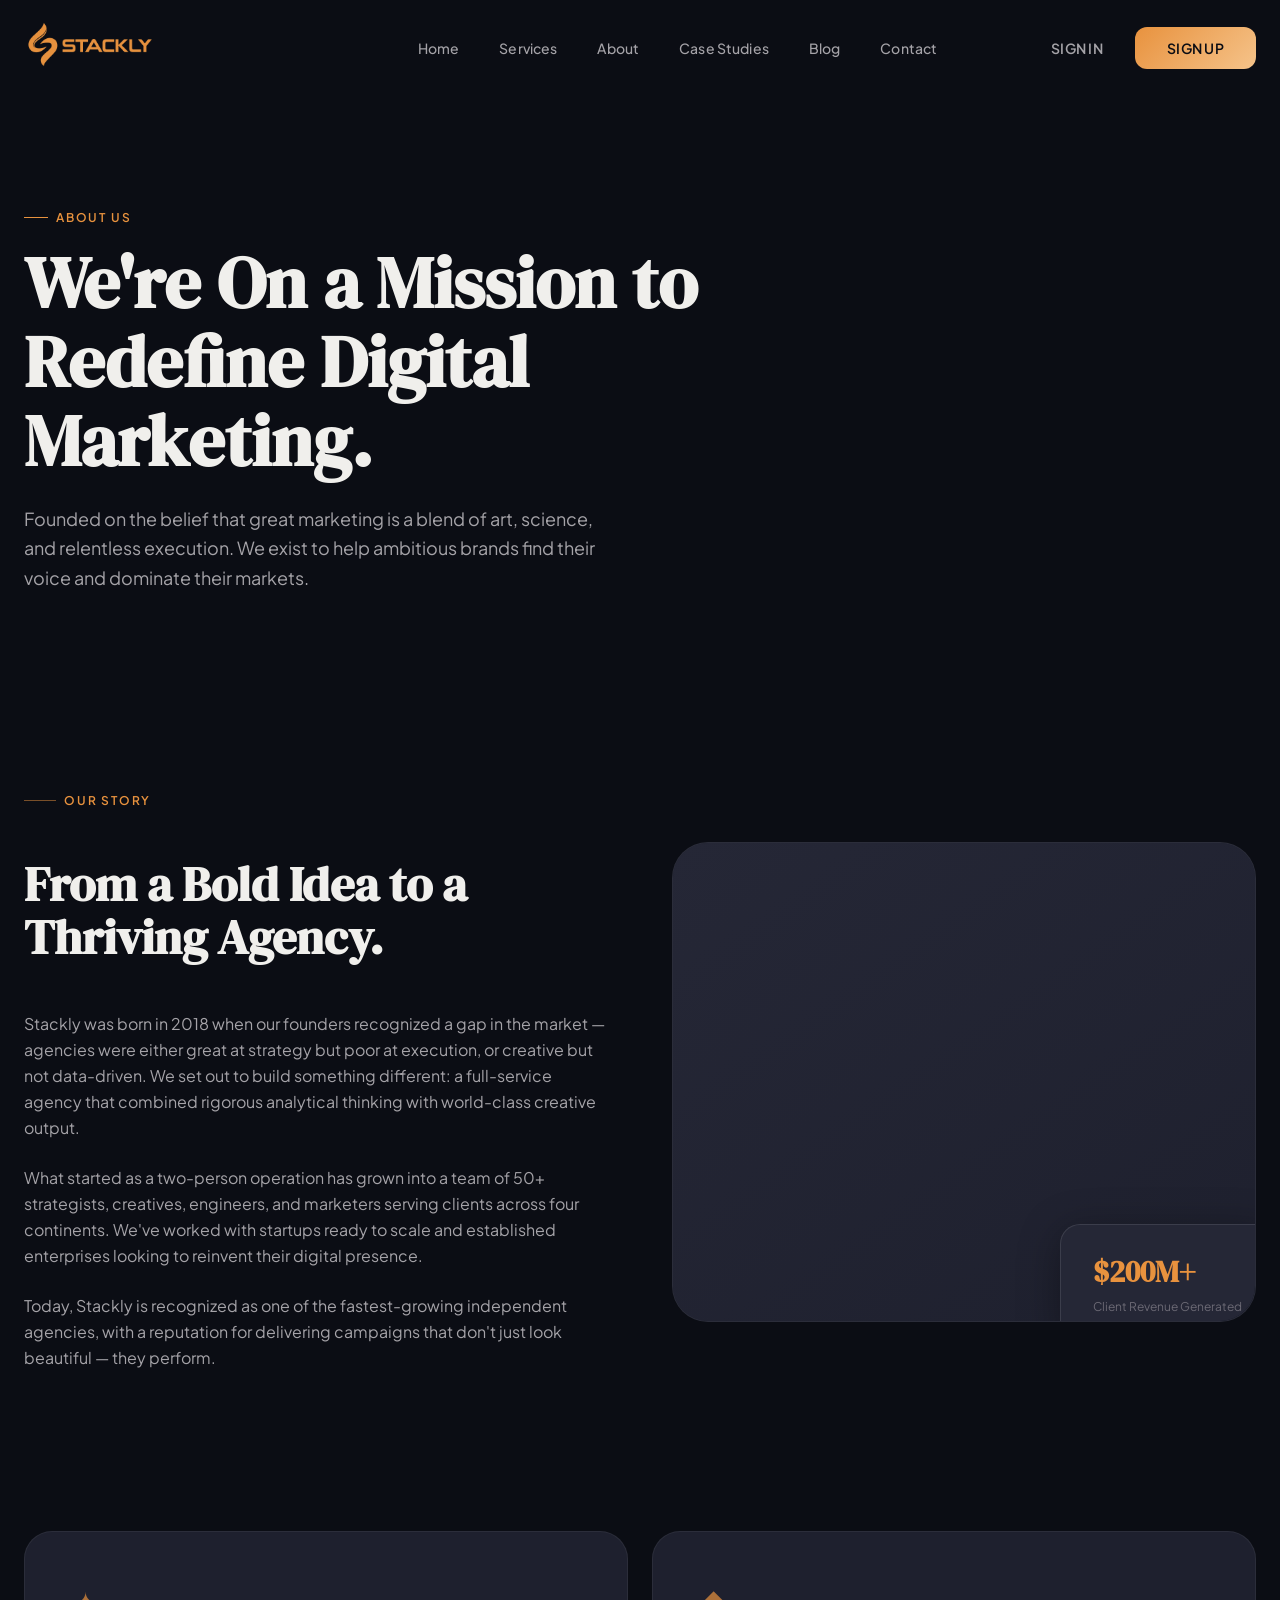
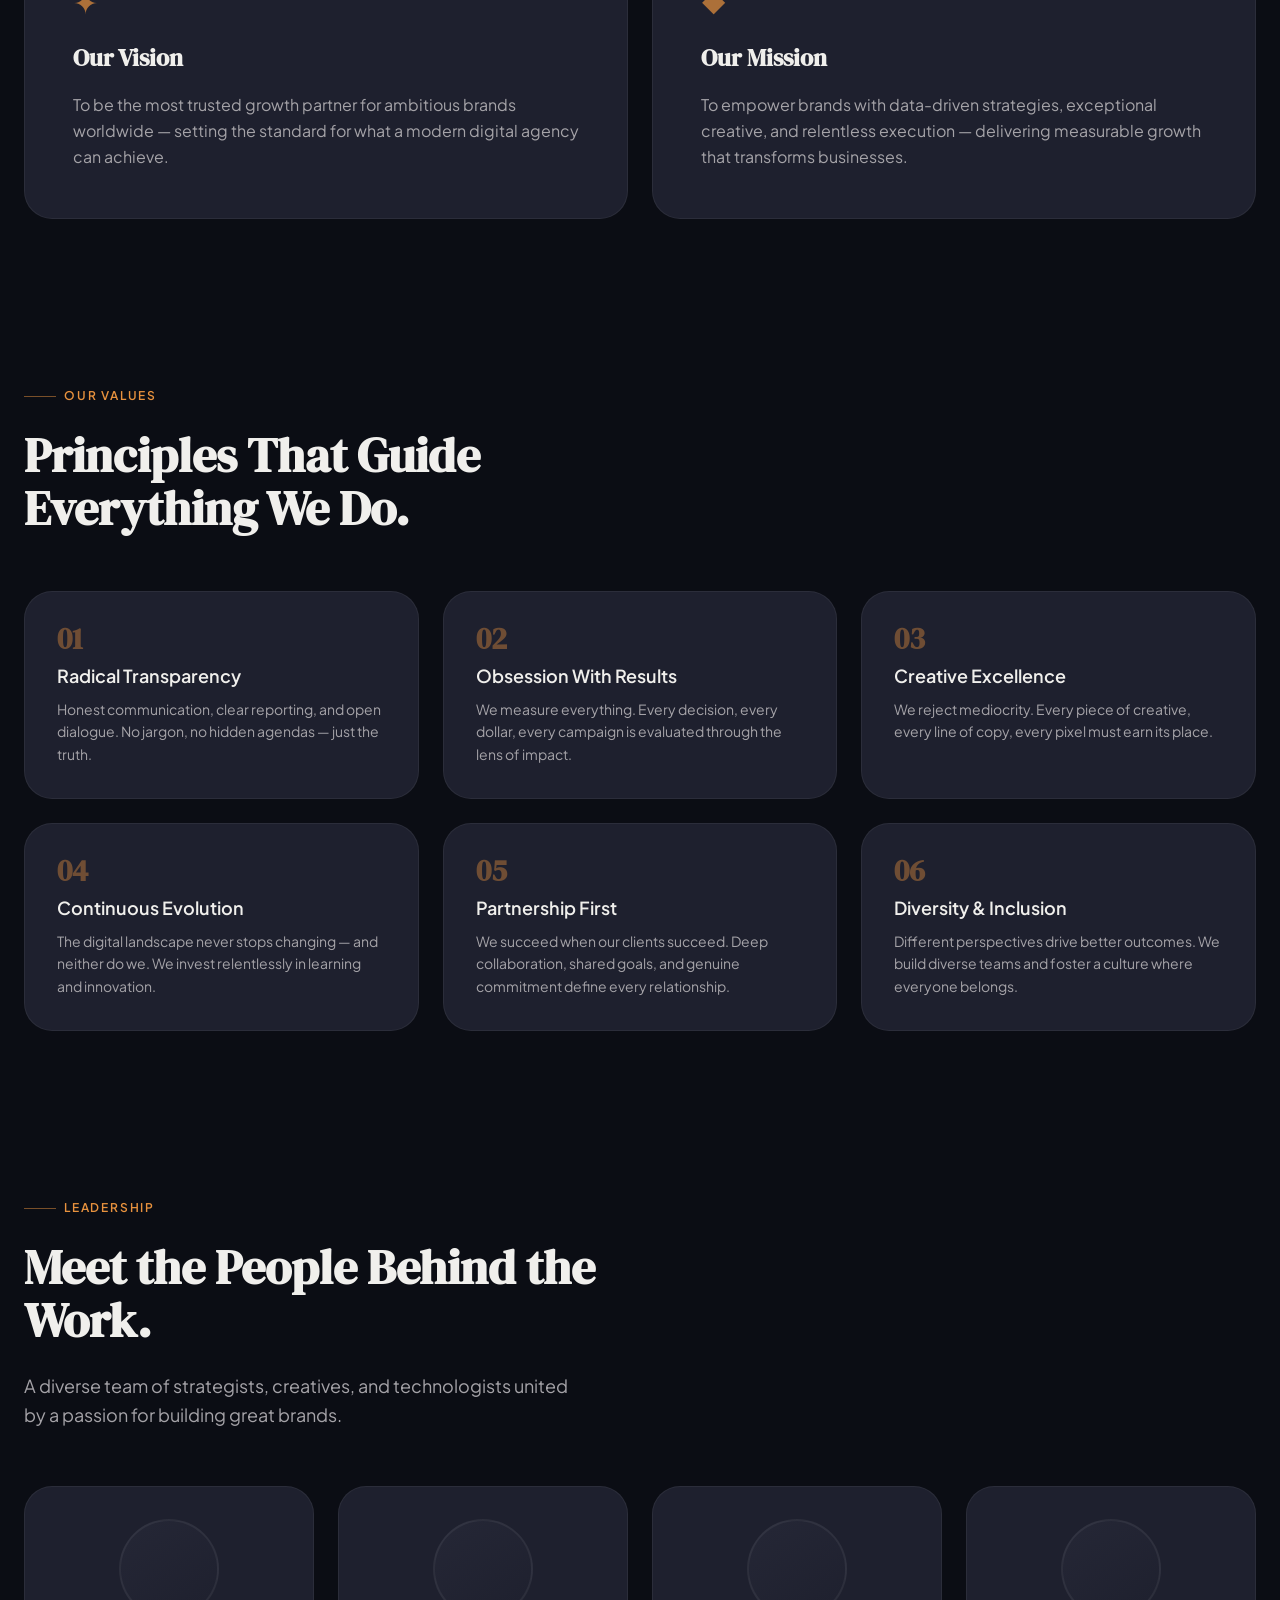
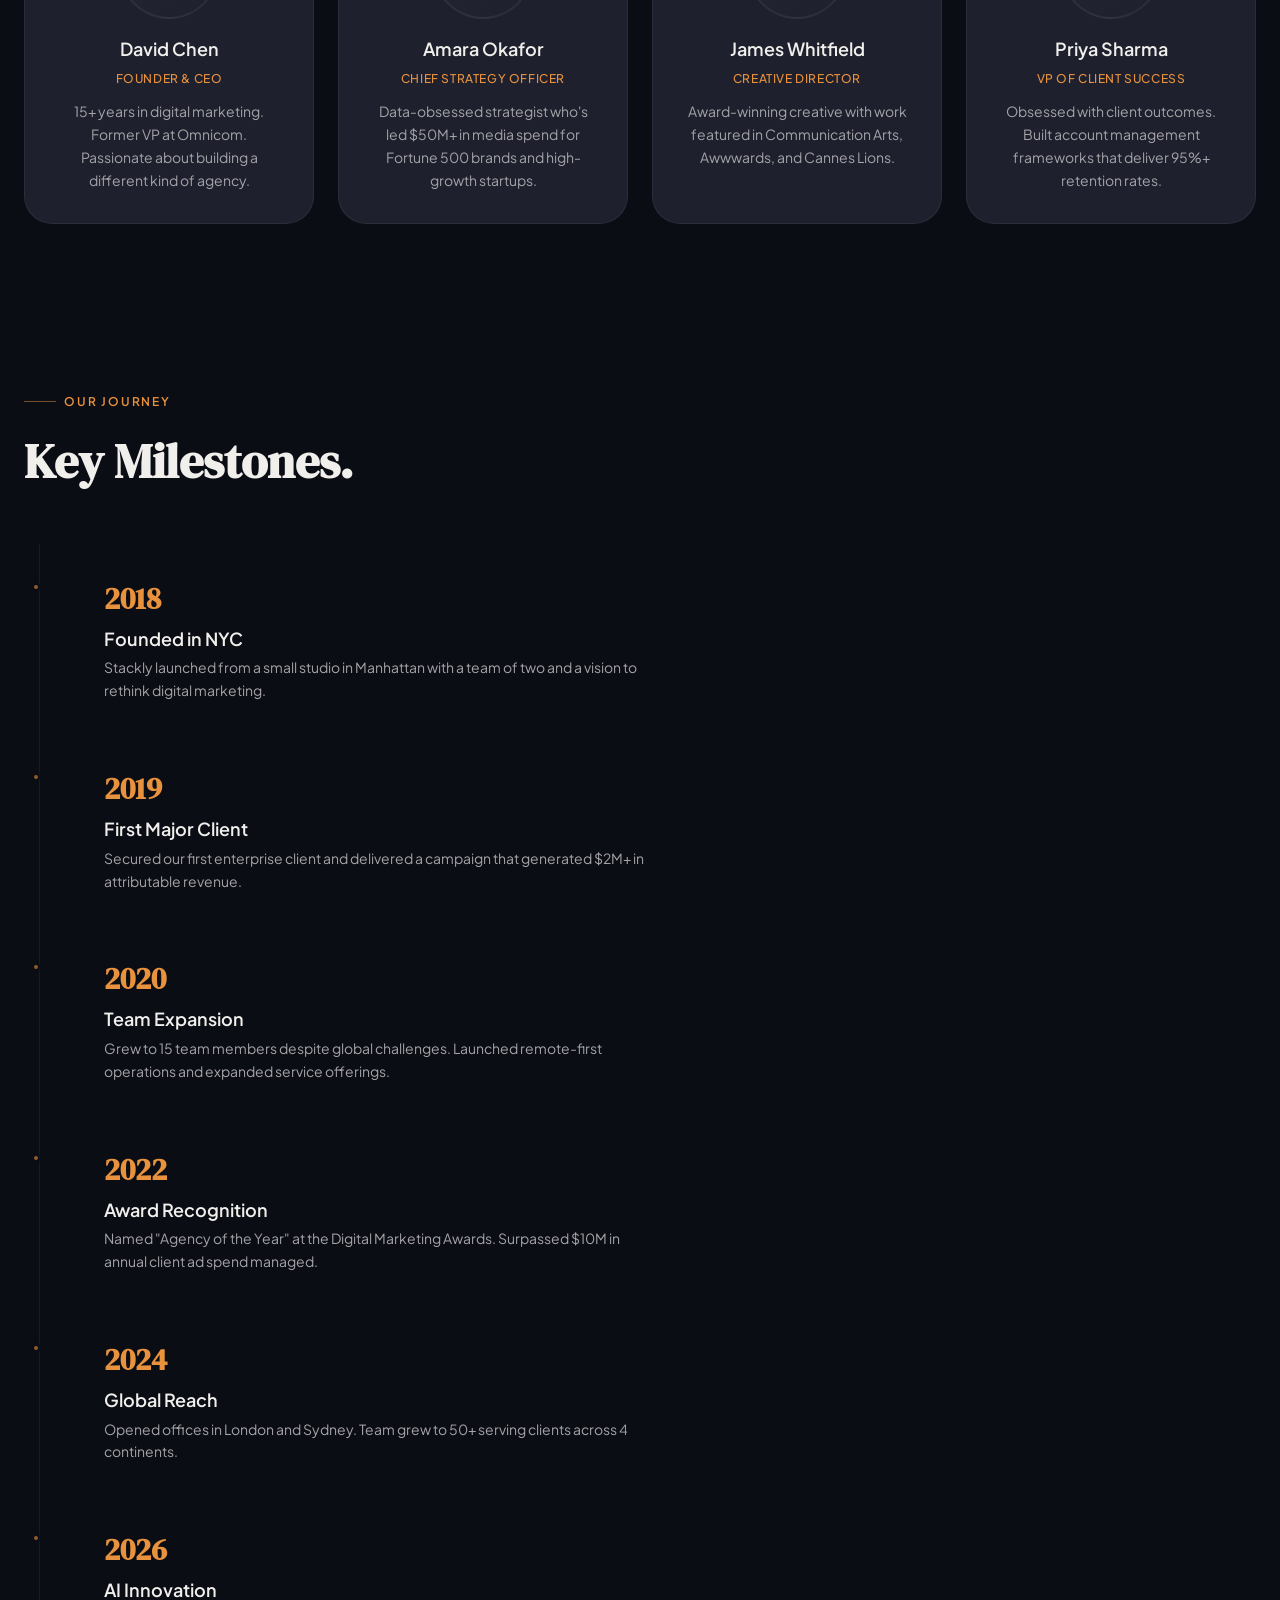
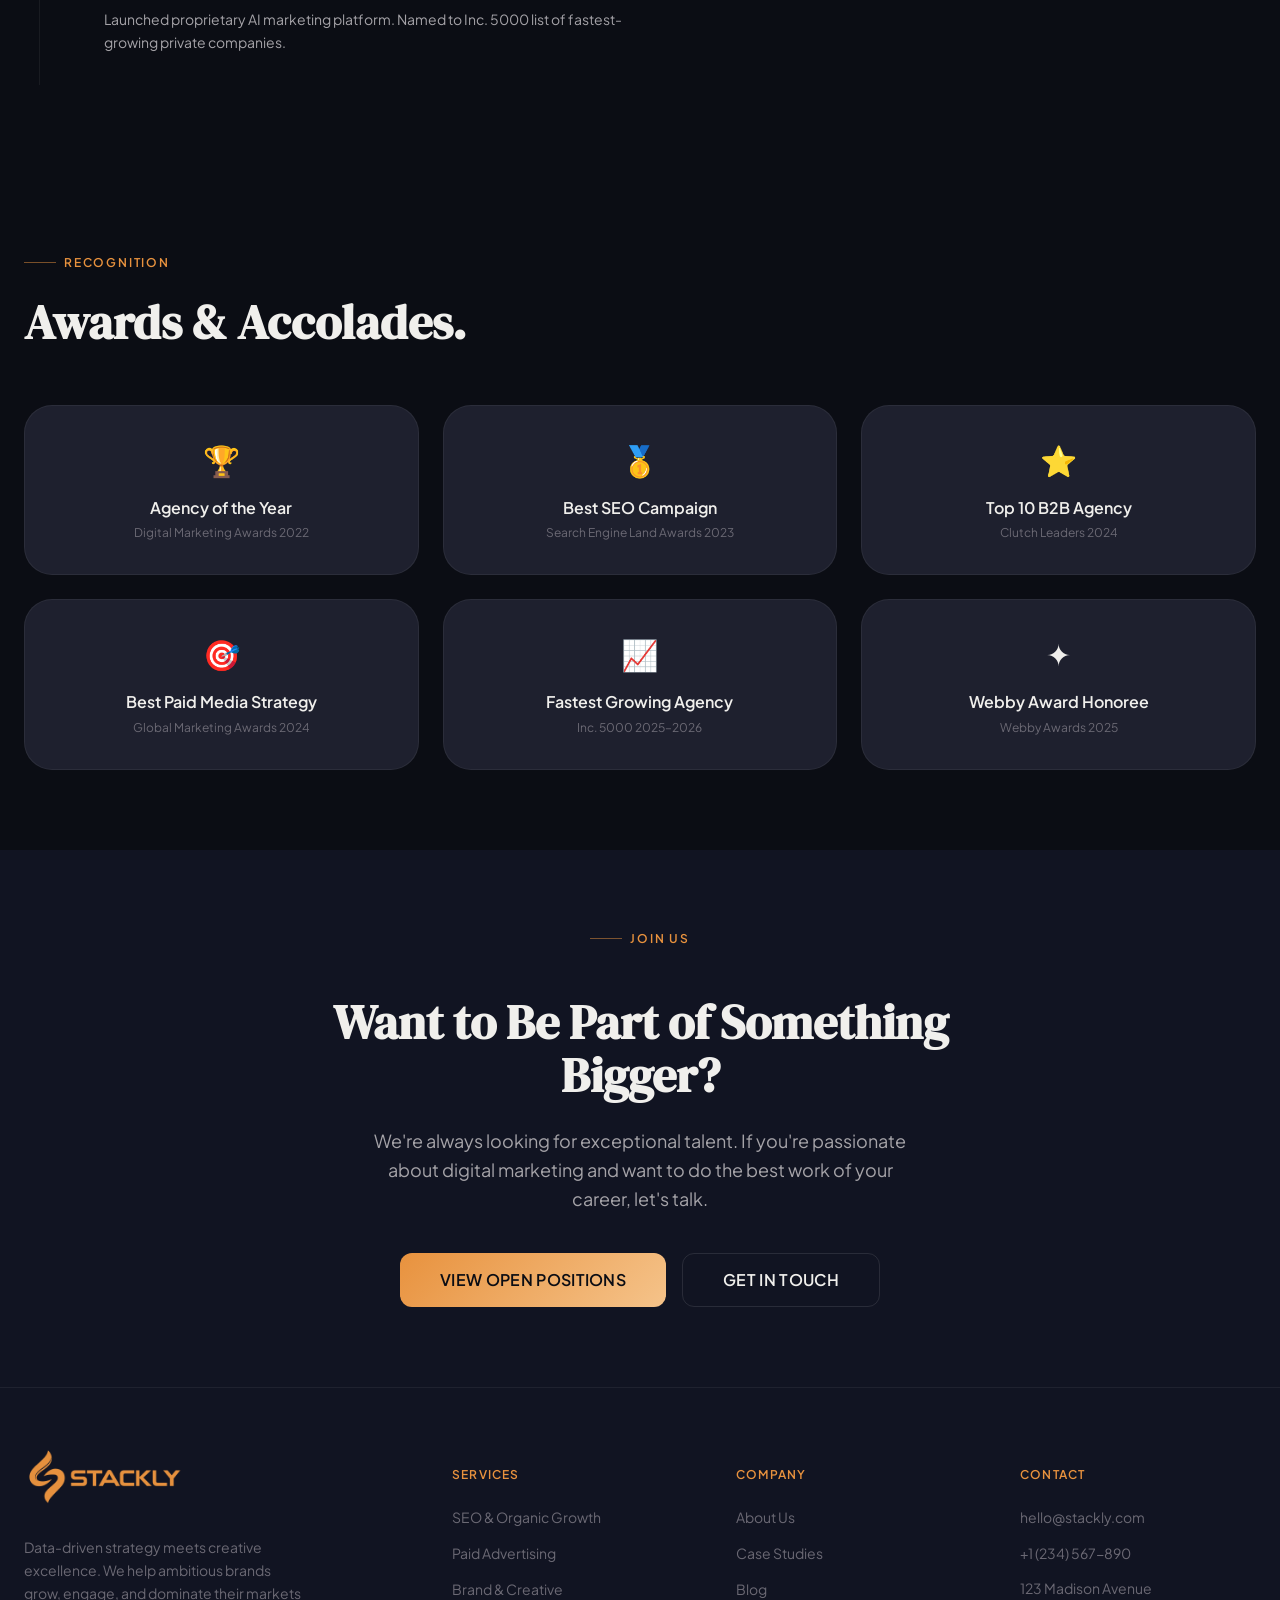
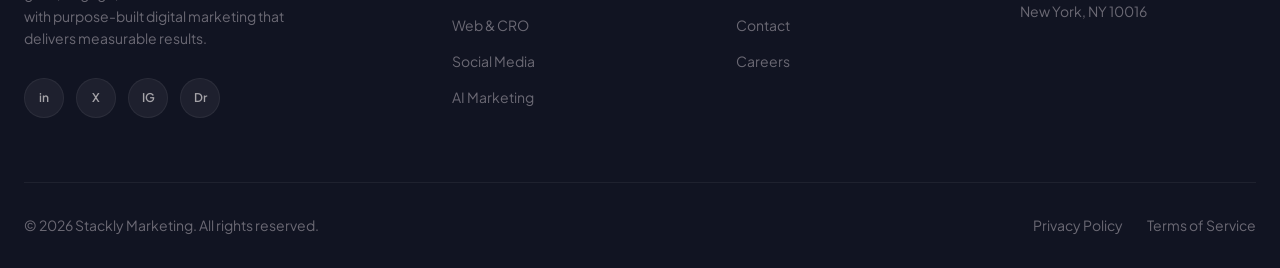
==== about.html @ d076da16 "First Commit" ====
<!DOCTYPE html>
<html lang="en" data-theme="dark">
<head>
  <meta charset="UTF-8">
  <meta name="viewport" content="width=device-width, initial-scale=1.0">
  <meta name="description" content="About Stackly Marketing — Our story, vision, mission, team, values, and journey.">

  <link rel="preconnect" href="https://fonts.googleapis.com">
  <link rel="preconnect" href="https://fonts.gstatic.com" crossorigin>
  <link href="https://fonts.googleapis.com/css2?family=DM+Serif+Display:ital@0;1&family=Plus+Jakarta+Sans:wght@400;500;600;700&display=swap" rel="stylesheet">

  <link rel="stylesheet" href="assets/css/style.css">
  <link rel="stylesheet" href="assets/css/about.css">
  <link rel="stylesheet" href="assets/css/header.css">
  <link rel="stylesheet" href="assets/css/footer.css">
  <link rel="stylesheet" href="assets/css/responsive.css">

  <title>About — Stackly Marketing</title>
</head>
<body>

  <header class="header js-header">
    <div class="container header__inner">
      <a href="index.html" class="header__logo">
        <span class="header__logo-img" role="img" aria-label="Stackly Marketing"></span>
      </a>
      <nav class="header__nav js-nav">
        <ul class="header__nav-list">
          <li><a href="index.html" class="header__nav-link">Home</a></li>
          <li><a class="header__nav-link">Services</a></li>
          <li><a class="header__nav-link">About</a></li>
          <li><a class="header__nav-link">Case Studies</a></li>
          <li><a class="header__nav-link">Blog</a></li>
          <li><a class="header__nav-link">Contact</a></li>
        </ul>
      </nav>
      <div class="header__actions">
        <a href="contact.html" class="btn btn--ghost header__login">Sign In</a>
        <a href="contact.html" class="btn btn--primary header__cta">Sign Up</a>
        <button class="header__hamburger js-hamburger" aria-label="Toggle menu">
          <span class="header__hamburger-line"></span>
          <span class="header__hamburger-line"></span>
          <span class="header__hamburger-line"></span>
        </button>
      </div>
    </div>
  </header>

  <!-- Mobile Offcanvas -->
  <div class="header__offcanvas js-offcanvas">
    <div class="header__offcanvas-inner">
      <button class="header__offcanvas-close js-offcanvas-close" aria-label="Close menu">
        <span class="header__offcanvas-close-line"></span>
        <span class="header__offcanvas-close-line"></span>
      </button>
      <nav class="header__offcanvas-nav">
        <ul class="header__offcanvas-list">
          <li><a href="index.html" class="header__offcanvas-link">Home</a></li>
          <li><a class="header__offcanvas-link">Services</a></li>
          <li><a class="header__offcanvas-link">About</a></li>
          <li><a class="header__offcanvas-link">Case Studies</a></li>
          <li><a class="header__offcanvas-link">Blog</a></li>
          <li><a class="header__offcanvas-link">Contact</a></li>
        </ul>
      </nav>
      <div class="header__offcanvas-actions">
        <a href="contact.html" class="btn btn--primary header__offcanvas-cta">Get Started</a>
      </div>
    </div>
  </div>
  <div class="header__overlay js-overlay"></div>

  <main>

    <!-- Page Hero -->
    <section class="page-hero">
      <div class="container">
        <span class="page-hero__label">About Us</span>
        <h1 class="page-hero__title">We're On a Mission to Redefine Digital Marketing.</h1>
        <p class="page-hero__text">Founded on the belief that great marketing is a blend of art, science, and relentless execution. We exist to help ambitious brands find their voice and dominate their markets.</p>
      </div>
    </section>

    <!-- Story Section -->
    <section class="story section reveal">
      <div class="container">
        <div class="story__grid">
          <div class="story__content">
            <span class="section__label">Our Story</span>
            <h2 class="section__title story__title">From a Bold Idea to a Thriving Agency.</h2>
            <p class="story__text">Stackly was born in 2018 when our founders recognized a gap in the market — agencies were either great at strategy but poor at execution, or creative but not data-driven. We set out to build something different: a full-service agency that combined rigorous analytical thinking with world-class creative output.</p>
            <p class="story__text">What started as a two-person operation has grown into a team of 50+ strategists, creatives, engineers, and marketers serving clients across four continents. We've worked with startups ready to scale and established enterprises looking to reinvent their digital presence.</p>
            <p class="story__text">Today, Stackly is recognized as one of the fastest-growing independent agencies, with a reputation for delivering campaigns that don't just look beautiful — they perform.</p>
          </div>
          <div class="story__visual">
            <div class="story__image-placeholder"></div>
            <div class="story__stat-card">
              <span class="story__stat-number">$200M+</span>
              <span class="story__stat-label">Client Revenue Generated</span>
            </div>
          </div>
        </div>
      </div>
    </section>

    <!-- Vision & Mission -->
    <section class="vision section reveal">
      <div class="container">
        <div class="vision__grid">
          <div class="vision__card">
            <span class="vision__card-icon">✦</span>
            <h3 class="vision__card-title">Our Vision</h3>
            <p class="vision__card-text">To be the most trusted growth partner for ambitious brands worldwide — setting the standard for what a modern digital agency can achieve.</p>
          </div>
          <div class="vision__card">
            <span class="vision__card-icon">◆</span>
            <h3 class="vision__card-title">Our Mission</h3>
            <p class="vision__card-text">To empower brands with data-driven strategies, exceptional creative, and relentless execution — delivering measurable growth that transforms businesses.</p>
          </div>
        </div>
      </div>
    </section>

    <!-- Values -->
    <section class="values section reveal">
      <div class="container">
        <div class="values__header">
          <span class="section__label">Our Values</span>
          <h2 class="section__title values__title">Principles That Guide Everything We Do.</h2>
        </div>
        <div class="values__grid">
          <div class="values__item">
            <span class="values__item-number">01</span>
            <h3 class="values__item-title">Radical Transparency</h3>
            <p class="values__item-text">Honest communication, clear reporting, and open dialogue. No jargon, no hidden agendas — just the truth.</p>
          </div>
          <div class="values__item">
            <span class="values__item-number">02</span>
            <h3 class="values__item-title">Obsession With Results</h3>
            <p class="values__item-text">We measure everything. Every decision, every dollar, every campaign is evaluated through the lens of impact.</p>
          </div>
          <div class="values__item">
            <span class="values__item-number">03</span>
            <h3 class="values__item-title">Creative Excellence</h3>
            <p class="values__item-text">We reject mediocrity. Every piece of creative, every line of copy, every pixel must earn its place.</p>
          </div>
          <div class="values__item">
            <span class="values__item-number">04</span>
            <h3 class="values__item-title">Continuous Evolution</h3>
            <p class="values__item-text">The digital landscape never stops changing — and neither do we. We invest relentlessly in learning and innovation.</p>
          </div>
          <div class="values__item">
            <span class="values__item-number">05</span>
            <h3 class="values__item-title">Partnership First</h3>
            <p class="values__item-text">We succeed when our clients succeed. Deep collaboration, shared goals, and genuine commitment define every relationship.</p>
          </div>
          <div class="values__item">
            <span class="values__item-number">06</span>
            <h3 class="values__item-title">Diversity & Inclusion</h3>
            <p class="values__item-text">Different perspectives drive better outcomes. We build diverse teams and foster a culture where everyone belongs.</p>
          </div>
        </div>
      </div>
    </section>

    <!-- Team Section -->
    <section class="team section reveal">
      <div class="container">
        <div class="team__header">
          <span class="section__label">Leadership</span>
          <h2 class="section__title team__title">Meet the People Behind the Work.</h2>
          <p class="section__subtitle team__subtitle">A diverse team of strategists, creatives, and technologists united by a passion for building great brands.</p>
        </div>
        <div class="team__grid">
          <article class="team__card">
            <div class="team__card-avatar"></div>
            <h3 class="team__card-name">David Chen</h3>
            <span class="team__card-role">Founder & CEO</span>
            <p class="team__card-bio">15+ years in digital marketing. Former VP at Omnicom. Passionate about building a different kind of agency.</p>
          </article>
          <article class="team__card">
            <div class="team__card-avatar"></div>
            <h3 class="team__card-name">Amara Okafor</h3>
            <span class="team__card-role">Chief Strategy Officer</span>
            <p class="team__card-bio">Data-obsessed strategist who's led $50M+ in media spend for Fortune 500 brands and high-growth startups.</p>
          </article>
          <article class="team__card">
            <div class="team__card-avatar"></div>
            <h3 class="team__card-name">James Whitfield</h3>
            <span class="team__card-role">Creative Director</span>
            <p class="team__card-bio">Award-winning creative with work featured in Communication Arts, Awwwards, and Cannes Lions.</p>
          </article>
          <article class="team__card">
            <div class="team__card-avatar"></div>
            <h3 class="team__card-name">Priya Sharma</h3>
            <span class="team__card-role">VP of Client Success</span>
            <p class="team__card-bio">Obsessed with client outcomes. Built account management frameworks that deliver 95%+ retention rates.</p>
          </article>
        </div>
      </div>
    </section>

    <!-- Timeline -->
    <section class="timeline section reveal">
      <div class="container">
        <div class="timeline__header">
          <span class="section__label">Our Journey</span>
          <h2 class="section__title timeline__title">Key Milestones.</h2>
        </div>
        <div class="timeline__track">
          <div class="timeline__item">
            <span class="timeline__item-year">2018</span>
            <h3 class="timeline__item-title">Founded in NYC</h3>
            <p class="timeline__item-text">Stackly launched from a small studio in Manhattan with a team of two and a vision to rethink digital marketing.</p>
          </div>
          <div class="timeline__item">
            <span class="timeline__item-year">2019</span>
            <h3 class="timeline__item-title">First Major Client</h3>
            <p class="timeline__item-text">Secured our first enterprise client and delivered a campaign that generated $2M+ in attributable revenue.</p>
          </div>
          <div class="timeline__item">
            <span class="timeline__item-year">2020</span>
            <h3 class="timeline__item-title">Team Expansion</h3>
            <p class="timeline__item-text">Grew to 15 team members despite global challenges. Launched remote-first operations and expanded service offerings.</p>
          </div>
          <div class="timeline__item">
            <span class="timeline__item-year">2022</span>
            <h3 class="timeline__item-title">Award Recognition</h3>
            <p class="timeline__item-text">Named "Agency of the Year" at the Digital Marketing Awards. Surpassed $10M in annual client ad spend managed.</p>
          </div>
          <div class="timeline__item">
            <span class="timeline__item-year">2024</span>
            <h3 class="timeline__item-title">Global Reach</h3>
            <p class="timeline__item-text">Opened offices in London and Sydney. Team grew to 50+ serving clients across 4 continents.</p>
          </div>
          <div class="timeline__item">
            <span class="timeline__item-year">2026</span>
            <h3 class="timeline__item-title">AI Innovation</h3>
            <p class="timeline__item-text">Launched proprietary AI marketing platform. Named to Inc. 5000 list of fastest-growing private companies.</p>
          </div>
        </div>
      </div>
    </section>

    <!-- Awards Section -->
    <section class="awards section reveal">
      <div class="container">
        <div class="awards__header">
          <span class="section__label">Recognition</span>
          <h2 class="section__title awards__title">Awards & Accolades.</h2>
        </div>
        <div class="awards__grid">
          <div class="awards__item">
            <span class="awards__item-icon">🏆</span>
            <h3 class="awards__item-title">Agency of the Year</h3>
            <span class="awards__item-org">Digital Marketing Awards 2022</span>
          </div>
          <div class="awards__item">
            <span class="awards__item-icon">🥇</span>
            <h3 class="awards__item-title">Best SEO Campaign</h3>
            <span class="awards__item-org">Search Engine Land Awards 2023</span>
          </div>
          <div class="awards__item">
            <span class="awards__item-icon">⭐</span>
            <h3 class="awards__item-title">Top 10 B2B Agency</h3>
            <span class="awards__item-org">Clutch Leaders 2024</span>
          </div>
          <div class="awards__item">
            <span class="awards__item-icon">🎯</span>
            <h3 class="awards__item-title">Best Paid Media Strategy</h3>
            <span class="awards__item-org">Global Marketing Awards 2024</span>
          </div>
          <div class="awards__item">
            <span class="awards__item-icon">📈</span>
            <h3 class="awards__item-title">Fastest Growing Agency</h3>
            <span class="awards__item-org">Inc. 5000 2025–2026</span>
          </div>
          <div class="awards__item">
            <span class="awards__item-icon">✦</span>
            <h3 class="awards__item-title">Webby Award Honoree</h3>
            <span class="awards__item-org">Webby Awards 2025</span>
          </div>
        </div>
      </div>
    </section>

    <!-- CTA -->
    <section class="cta section">
      <div class="container">
        <div class="cta__inner">
          <span class="section__label cta__label">Join Us</span>
          <h2 class="cta__title">Want to Be Part of Something Bigger?</h2>
          <p class="cta__text">We're always looking for exceptional talent. If you're passionate about digital marketing and want to do the best work of your career, let's talk.</p>
          <div class="cta__actions">
            <a href="contact.html" class="btn btn--primary btn--lg">View Open Positions</a>
            <a href="contact.html" class="btn btn--outline btn--lg">Get in Touch</a>
          </div>
        </div>
      </div>
    </section>

  </main>

  <footer class="footer">
    <div class="container">
      <div class="footer__grid">
        <div class="footer__brand">
          <a href="index.html" class="footer__logo"><span class="footer__logo-img" role="img" aria-label="Stackly Marketing"></span></a>
          <p class="footer__tagline">Data-driven strategy meets creative excellence. We help ambitious brands grow, engage, and dominate their markets with purpose-built digital marketing that delivers measurable results.</p>
          <div class="footer__social">
            <a href="#" class="footer__social-link" aria-label="LinkedIn">in</a>
            <a href="#" class="footer__social-link" aria-label="Twitter">X</a>
            <a href="#" class="footer__social-link" aria-label="Instagram">IG</a>
            <a href="#" class="footer__social-link" aria-label="Dribbble">Dr</a>
          </div>
        </div>
        <div class="footer__col">
          <h4 class="footer__col-title">Services</h4>
          <ul class="footer__col-list">
            <li><span class="footer__col-link">SEO & Organic Growth</span></li>
            <li><span class="footer__col-link">Paid Advertising</span></li>
            <li><span class="footer__col-link">Brand & Creative</span></li>
            <li><span class="footer__col-link">Web & CRO</span></li>
            <li><span class="footer__col-link">Social Media</span></li>
            <li><span class="footer__col-link">AI Marketing</span></li>
          </ul>
        </div>
        <div class="footer__col">
          <h4 class="footer__col-title">Company</h4>
          <ul class="footer__col-list">
            <li><span class="footer__col-link">About Us</span></li>
            <li><span class="footer__col-link">Case Studies</span></li>
            <li><span class="footer__col-link">Blog</span></li>
            <li><span class="footer__col-link">Contact</span></li>
            <li><span class="footer__col-link">Careers</span></li>
          </ul>
        </div>
        <div class="footer__col">
          <h4 class="footer__col-title">Contact</h4>
          <ul class="footer__col-list">
            <li><span class="footer__col-link">hello@stackly.com</span></li>
            <li><span class="footer__col-link">+1 (234) 567-890</span></li>
            <li class="footer__col-address">123 Madison Avenue<br>New York, NY 10016</li>
          </ul>
        </div>
      </div>
      <div class="footer__bottom">
        <span class="footer__copyright">&copy; 2026 Stackly Marketing. All rights reserved.</span>
        <div class="footer__legal">
          <a href="#" class="footer__legal-link">Privacy Policy</a>
          <a href="#" class="footer__legal-link">Terms of Service</a>
        </div>
      </div>
    </div>
  </footer>

  <script src="assets/js/main.js"></script>
</body>
</html>
---- assets/css/style.css ----
/* ============================================
   STACKLY MARKETING — Design System
   Architecture: BEM-like naming
   Author: Stackly Design
   ============================================ */

/* --------------------------------------------
   CSS Custom Properties (Design Tokens)
   -------------------------------------------- */
:root {
  /* --- Colors: Dark Theme (Primary) --- */
  --clr-dark-900: #0B0D14;
  --clr-dark-800: #111422;
  --clr-dark-700: #171827;
  --clr-dark-600: #1E202E;
  --clr-dark-500: #252736;
  --clr-dark-400: #2D2F44;
  --clr-dark-300: #383B4F;

  /* --- Colors: Light Theme --- */
  --clr-light-100: #F8F7F5;
  --clr-light-200: #EFEEEC;
  --clr-light-300: #E2E1DE;
  --clr-light-400: #D1D0CC;
  --clr-light-500: #B8B7B2;
  --clr-light-600: #9C9B96;

  /* --- Colors: Brand (Ink & Amber) --- */
  --clr-amber-400: #E8923E;
  --clr-amber-300: #F0A85C;
  --clr-amber-200: #F5C38A;
  --clr-amber-500: #D47A28;
  --clr-amber-600: #B86218;

  /* --- Colors: Neutral --- */
  --clr-white: #FFFFFF;
  --clr-black: #000000;

  /* --- Functional Colors --- */
  --color-bg-primary: var(--clr-dark-900);
  --color-bg-secondary: var(--clr-dark-800);
  --color-bg-tertiary: var(--clr-dark-700);
  --color-bg-card: var(--clr-dark-600);
  --color-bg-elevated: var(--clr-dark-500);
  --color-bg-light: var(--clr-light-100);
  --color-bg-white: var(--clr-white);

  --color-text-primary: #F0EFEC;
  --color-text-secondary: #A5A3A8;
  --color-text-muted: #6B6974;
  --color-text-dark: var(--clr-dark-900);
  --color-text-dark-secondary: #4A4D5E;

  --color-accent: var(--clr-amber-400);
  --color-accent-hover: var(--clr-amber-300);
  --color-accent-dark: var(--clr-amber-500);
  --color-accent-soft: rgba(232, 146, 62, 0.08);
  --color-accent-glow: rgba(232, 146, 62, 0.15);

  --color-border: rgba(255, 255, 255, 0.06);
  --color-border-light: rgba(255, 255, 255, 0.1);
  --color-border-dark: rgba(0, 0, 0, 0.08);

  --color-gradient-primary: linear-gradient(135deg, var(--clr-amber-400), var(--clr-amber-200));
  --color-gradient-dark: linear-gradient(180deg, var(--clr-dark-900) 0%, var(--clr-dark-800) 100%);
  --color-gradient-card: linear-gradient(145deg, var(--clr-dark-600), var(--clr-dark-700));
  --color-gradient-light: linear-gradient(180deg, var(--clr-light-100) 0%, var(--clr-light-200) 100%);
  --color-gradient-accent: linear-gradient(135deg, rgba(232, 146, 62, 0.12), rgba(232, 146, 62, 0.04));

  /* --- Typography --- */
  --font-display: 'DM Serif Display', Georgia, serif;
  --font-body: 'Plus Jakarta Sans', -apple-system, BlinkMacSystemFont, 'Segoe UI', sans-serif;
  --font-mono: 'JetBrains Mono', 'Fira Code', monospace;

  --text-xs: 0.75rem;
  --text-sm: 0.875rem;
  --text-base: 1rem;
  --text-lg: 1.125rem;
  --text-xl: 1.25rem;
  --text-2xl: 1.5rem;
  --text-3xl: 1.875rem;
  --text-4xl: 2.25rem;
  --text-5xl: 3rem;
  --text-6xl: 3.75rem;
  --text-7xl: 4.5rem;
  --text-8xl: 6rem;

  --leading-tight: 1.1;
  --leading-snug: 1.25;
  --leading-normal: 1.5;
  --leading-relaxed: 1.625;

  --weight-normal: 400;
  --weight-medium: 500;
  --weight-semibold: 600;
  --weight-bold: 700;

  /* --- Spacing (8px unit) --- */
  --space-1: 0.25rem;
  --space-2: 0.5rem;
  --space-3: 0.75rem;
  --space-4: 1rem;
  --space-5: 1.25rem;
  --space-6: 1.5rem;
  --space-8: 2rem;
  --space-10: 2.5rem;
  --space-12: 3rem;
  --space-14: 3.5rem;
  --space-16: 4rem;
  --space-18: 4.5rem;
  --space-20: 5rem;
  --space-24: 6rem;
  --space-28: 7rem;
  --space-32: 8rem;
  --space-36: 9rem;
  --space-40: 10rem;

  /* --- Section Spacing --- */
  --section-padding: 80px 0;

  --section-padding-sm: 56px 0;
  /* --- Container --- */
  --container-max: 1280px;
  --container-narrow: 960px;
  --container-wide: 1440px;
  --container-padding: 24px;

  /* --- Border Radius --- */
  --radius-sm: 4px;
  --radius-md: 8px;
  --radius-lg: 12px;
  --radius-xl: 20px;
  --radius-2xl: 28px;
  --radius-3xl: 36px;
  --radius-full: 50%;

  /* --- Shadows --- */
  --shadow-xs: 0 1px 2px rgba(0, 0, 0, 0.3);
  --shadow-sm: 0 2px 8px rgba(0, 0, 0, 0.25);
  --shadow-md: 0 4px 20px rgba(0, 0, 0, 0.3);
  --shadow-lg: 0 8px 40px rgba(0, 0, 0, 0.35);
  --shadow-xl: 0 20px 60px rgba(0, 0, 0, 0.4);
  --shadow-glow: 0 0 60px rgba(232, 146, 62, 0.3);
  --shadow-card: 0 4px 24px rgba(0, 0, 0, 0.25);
  --shadow-card-hover: 0 12px 48px rgba(0, 0, 0, 0.35);

  /* --- Transitions --- */
  --transition-fast: 150ms cubic-bezier(0.4, 0, 0.2, 1);
  --transition-base: 300ms cubic-bezier(0.4, 0, 0.2, 1);
  --transition-slow: 500ms cubic-bezier(0.4, 0, 0.2, 1);
  --transition-spring: 600ms cubic-bezier(0.34, 1.56, 0.64, 1);

  /* --- Z-Index Scale --- */
  --z-dropdown: 100;
  --z-sticky: 200;
  --z-overlay: 300;
  --z-modal: 400;
  --z-toast: 500;

  /* --- Glassmorphism --- */
  --glass-bg: rgba(255, 255, 255, 0.04);
  --glass-border: rgba(255, 255, 255, 0.08);
  --glass-blur: 20px;
}

/* Light theme overrides */
[data-theme="light"] {
  --color-bg-primary: var(--clr-light-100);
  --color-bg-secondary: var(--clr-white);
  --color-bg-tertiary: var(--clr-light-200);
  --color-bg-card: var(--clr-white);
  --color-bg-elevated: var(--clr-white);

  --color-text-primary: var(--clr-dark-900);
  --color-text-secondary: var(--clr-dark-400);
  --color-text-muted: var(--clr-dark-300);

  --color-border: var(--clr-light-300);
  --color-border-light: var(--clr-light-400);
}

/* --------------------------------------------
   Reset & Base
   -------------------------------------------- */
*,
*::before,
*::after {
  margin: 0;
  padding: 0;
  box-sizing: border-box;
}

html {
  font-size: 16px;
  scroll-behavior: smooth;
  -webkit-font-smoothing: antialiased;
  -moz-osx-font-smoothing: grayscale;
  text-rendering: optimizeLegibility;
  overflow-x: hidden;
}

body {
  font-family: var(--font-body);
  font-size: var(--text-base);
  font-weight: var(--weight-normal);
  line-height: var(--leading-normal);
  color: var(--color-text-primary);
  background-color: var(--color-bg-primary);
  overflow-x: hidden;
  min-height: 100vh;
}

img,
svg,
video {
  display: block;
  max-width: 100%;
  height: auto;
}

a {
  color: inherit;
  text-decoration: none;
  transition: color var(--transition-base);
}

ul,
ol {
  list-style: none;
}

button {
  font: inherit;
  color: inherit;
  border: none;
  background: none;
  cursor: pointer;
  transition: all var(--transition-base);
}

input,
textarea,
select {
  font: inherit;
  color: inherit;
  border: none;
  outline: none;
  background: none;
}

h1, h2, h3, h4, h5, h6 {
  font-family: var(--font-display);
  font-weight: var(--weight-bold);
  line-height: var(--leading-tight);
  color: var(--color-text-primary);
}

::selection {
  background: rgba(232, 146, 62, 0.3);
  color: var(--clr-white);
}

/* Focus styles */
:focus-visible {
  outline: 2px solid var(--color-accent);
  outline-offset: 2px;
}

/* --------------------------------------------
   Container
   -------------------------------------------- */
.container {
  width: 100%;
  max-width: var(--container-max);
  margin: 0 auto;
  padding: 0 var(--container-padding);
}

.container--narrow {
  max-width: var(--container-narrow);
}

.container--wide {
  max-width: var(--container-wide);
}

/* --------------------------------------------
   Buttons
   -------------------------------------------- */
.btn {
  display: inline-flex;
  align-items: center;
  justify-content: center;
  gap: var(--space-2);
  padding: 14px 32px;
  font-family: var(--font-body);
  font-size: var(--text-sm);
  font-weight: var(--weight-semibold);
  line-height: 1;
  letter-spacing: 0.02em;
  text-transform: uppercase;
  border-radius: var(--radius-lg);
  cursor: pointer;
  transition: all var(--transition-base);
  position: relative;
  overflow: hidden;
}

.btn--primary {
  background: var(--color-gradient-primary);
  color: var(--clr-dark-900);
}

.btn--primary:hover {
  transform: translateY(-2px);
  box-shadow: 0 8px 32px rgba(232, 146, 62, 0.3);
}

.btn--outline {
  border: 1px solid var(--color-border-light);
  color: var(--color-text-primary);
  background: transparent;
}

.btn--outline:hover {
  border-color: var(--color-accent);
  color: var(--color-accent);
  transform: translateY(-2px);
}

.btn--ghost {
  color: var(--color-text-secondary);
  background: transparent;
  padding: 8px 20px;
}

.btn--ghost:hover {
  color: var(--color-text-primary);
}

.btn--lg {
  padding: 18px 40px;
  font-size: var(--text-base);
}

.btn--sm {
  padding: 10px 24px;
  font-size: var(--text-xs);
}

/* --------------------------------------------
   Section
   -------------------------------------------- */
.section {
  padding: var(--section-padding);
  position: relative;
}

.section__label {
  display: inline-flex;
  align-items: center;
  gap: var(--space-2);
  font-family: var(--font-body);
  font-size: var(--text-xs);
  font-weight: var(--weight-semibold);
  letter-spacing: 0.15em;
  text-transform: uppercase;
  color: var(--color-accent);
  margin-bottom: var(--space-6);
}

.section__label::before {
  content: '';
  display: block;
  width: 32px;
  height: 1px;
  background: var(--color-accent);
  opacity: 0.5;
}

.section__title {
  font-size: var(--text-5xl);
  max-width: 680px;
  margin-bottom: var(--space-6);
}

.section__subtitle {
  font-size: var(--text-lg);
  color: var(--color-text-secondary);
  max-width: 560px;
  line-height: var(--leading-relaxed);
}

/* --------------------------------------------
   Section Divider
   -------------------------------------------- */
.section-divider {
  width: 100%;
  height: 1px;
  background: var(--color-border);
  border: none;
  margin: 0;
}

/* --------------------------------------------
   Tag
   -------------------------------------------- */
.tag {
  display: inline-flex;
  align-items: center;
  padding: 6px 16px;
  font-size: var(--text-xs);
  font-weight: var(--weight-medium);
  letter-spacing: 0.05em;
  color: var(--color-accent);
  background: var(--color-accent-soft);
  border-radius: 100px;
  border: 1px solid rgba(232, 146, 62, 0.12);
}

/* --------------------------------------------
   Reveal Animation — Premium Suite
   -------------------------------------------- */
.reveal {
  opacity: 0;
  transform: translateY(40px);
  transition: opacity 0.8s cubic-bezier(0.4, 0, 0.2, 1),
              transform 0.8s cubic-bezier(0.4, 0, 0.2, 1);
}

.reveal.is-visible {
  opacity: 1;
  transform: translateY(0);
}

/* Fade up (default) */
.reveal--fade-up {
  opacity: 0;
  transform: translateY(40px);
}

.reveal--fade-up.is-visible {
  opacity: 1;
  transform: translateY(0);
}

/* Fade left */
.reveal--fade-left {
  opacity: 0;
  transform: translateX(-40px);
  transition: opacity 0.8s cubic-bezier(0.4, 0, 0.2, 1),
              transform 0.8s cubic-bezier(0.4, 0, 0.2, 1);
}

.reveal--fade-left.is-visible {
  opacity: 1;
  transform: translateX(0);
}

/* Fade right */
.reveal--fade-right {
  opacity: 0;
  transform: translateX(40px);
  transition: opacity 0.8s cubic-bezier(0.4, 0, 0.2, 1),
              transform 0.8s cubic-bezier(0.4, 0, 0.2, 1);
}

.reveal--fade-right.is-visible {
  opacity: 1;
  transform: translateX(0);
}

/* Scale reveal */
.reveal--scale {
  opacity: 0;
  transform: scale(0.9);
  transition: opacity 0.8s cubic-bezier(0.4, 0, 0.2, 1),
              transform 0.8s cubic-bezier(0.34, 1.56, 0.64, 1);
}

.reveal--scale.is-visible {
  opacity: 1;
  transform: scale(1);
}

/* Blur reveal */
.reveal--blur {
  opacity: 0;
  filter: blur(8px);
  transform: translateY(20px);
  transition: opacity 0.8s cubic-bezier(0.4, 0, 0.2, 1),
              transform 0.8s cubic-bezier(0.4, 0, 0.2, 1),
              filter 0.8s cubic-bezier(0.4, 0, 0.2, 1);
}

.reveal--blur.is-visible {
  opacity: 1;
  filter: blur(0);
  transform: translateY(0);
}

/* Delay modifiers */
.reveal--delay-1 { transition-delay: 100ms; }
.reveal--delay-2 { transition-delay: 200ms; }
.reveal--delay-3 { transition-delay: 300ms; }
.reveal--delay-4 { transition-delay: 400ms; }
.reveal--delay-5 { transition-delay: 500ms; }
.reveal--delay-6 { transition-delay: 600ms; }

/* --------------------------------------------
   Stagger Children Animation
   Each child fades up sequentially on section reveal
   -------------------------------------------- */
.stagger-children > * {
  opacity: 0;
  transform: translateY(30px);
  transition: opacity 0.6s cubic-bezier(0.4, 0, 0.2, 1),
              transform 0.6s cubic-bezier(0.4, 0, 0.2, 1);
}

.stagger-children.is-visible > *:nth-child(1) { transition-delay: 0ms; }
.stagger-children.is-visible > *:nth-child(2) { transition-delay: 100ms; }
.stagger-children.is-visible > *:nth-child(3) { transition-delay: 200ms; }
.stagger-children.is-visible > *:nth-child(4) { transition-delay: 300ms; }
.stagger-children.is-visible > *:nth-child(5) { transition-delay: 400ms; }
.stagger-children.is-visible > *:nth-child(6) { transition-delay: 500ms; }
.stagger-children.is-visible > *:nth-child(7) { transition-delay: 600ms; }
.stagger-children.is-visible > *:nth-child(8) { transition-delay: 700ms; }

.stagger-children.is-visible > * {
  opacity: 1;
  transform: translateY(0);
}

/* --------------------------------------------
   Scale on Hover
   -------------------------------------------- */
.scale-on-hover {
  transition: transform 0.5s cubic-bezier(0.34, 1.56, 0.64, 1);
}

.scale-on-hover:hover {
  transform: scale(1.03);
}

/* --------------------------------------------
   Glow on Hover
   -------------------------------------------- */
.glow-on-hover {
  transition: box-shadow 0.4s ease;
}

.glow-on-hover:hover {
  box-shadow: 0 0 40px rgba(232, 146, 62, 0.15), 0 0 80px rgba(232, 146, 62, 0.05);
}

/* --------------------------------------------
   Premium Reveal Variants
   -------------------------------------------- */
/* Zoom reveal — elegant scale + fade */
.reveal--zoom {
  opacity: 0;
  transform: scale(0.88);
  transition: opacity 0.9s cubic-bezier(0.22, 1, 0.36, 1),
              transform 0.9s cubic-bezier(0.34, 1.56, 0.64, 1);
}

.reveal--zoom.is-visible {
  opacity: 1;
  transform: scale(1);
}

/* Wipe reveal — clip-path slides open */
.reveal--wipe {
  opacity: 1;
  transform: none;
  clip-path: polygon(0 0, 0 0, 0 100%, 0 100%);
  transition: clip-path 1.1s cubic-bezier(0.65, 0, 0.35, 1);
}

.reveal--wipe.is-visible {
  opacity: 1;
  transform: none;
  clip-path: polygon(0 0, 100% 0, 100% 100%, 0 100%);
}

/* Drop reveal — falls in with bounce */
.reveal--drop {
  opacity: 0;
  transform: translateY(-30px);
  transition: opacity 0.7s cubic-bezier(0.22, 1, 0.36, 1),
              transform 0.9s cubic-bezier(0.34, 1.56, 0.64, 1);
}

.reveal--drop.is-visible {
  opacity: 1;
  transform: translateY(0);
}

/* Stagger variants */
.stagger--scale > * {
  transform: scale(0.88);
}

.stagger--scale.is-visible > * {
  opacity: 1;
  transform: scale(1);
}

.stagger--blur > * {
  filter: blur(6px);
  transform: translateY(15px);
}

.stagger--blur.is-visible > * {
  opacity: 1;
  filter: blur(0);
  transform: translateY(0);
}

/* --------------------------------------------
   Card 3D Tilt System
   -------------------------------------------- */
.js-tilt-card {
  transform-style: preserve-3d;
  will-change: transform;
  transition: transform 0.15s ease-out;
}

/* --------------------------------------------
   Card Mouse Glow
   -------------------------------------------- */
.js-glow-card {
  position: relative;
  overflow: hidden;
}

.js-glow-card::after {
  content: '';
  position: absolute;
  top: -50%;
  left: -50%;
  width: 200%;
  height: 200%;
  background: radial-gradient(circle at var(--mouse-x, 50%) var(--mouse-y, 50%),
              rgba(232, 146, 62, 0.07), transparent 50%);
  pointer-events: none;
  opacity: 0;
  transition: opacity 0.35s ease;
  z-index: 0;
  border-radius: inherit;
}

.js-glow-card:hover::after {
  opacity: 1;
}

/* Ensure card content sits above glow */
.js-glow-card > * {
  position: relative;
  z-index: 1;
}

/* --------------------------------------------
   Scroll Parallax
   -------------------------------------------- */
.js-parallax-scroll {
  will-change: transform;
}

/* --------------------------------------------
   Marquee
   -------------------------------------------- */
.marquee {
  overflow: hidden;
  white-space: nowrap;
  -webkit-mask-image: linear-gradient(
    to right,
    transparent 0%,
    black 5%,
    black 95%,
    transparent 100%
  );
  mask-image: linear-gradient(
    to right,
    transparent 0%,
    black 5%,
    black 95%,
    transparent 100%
  );
}

.marquee__track {
  display: inline-flex;
  gap: var(--space-16);
  animation: marquee 40s linear infinite;
}

@keyframes marquee {
  0% {
    transform: translateX(0);
  }
  100% {
    transform: translateX(-50%);
  }
}

/* --------------------------------------------
   Page Hero
   -------------------------------------------- */
.page-hero {
  padding: 200px 0 120px;
  position: relative;
  background: var(--color-bg-primary);
}

.page-hero__label {
  display: inline-flex;
  align-items: center;
  gap: var(--space-2);
  font-size: var(--text-xs);
  font-weight: var(--weight-semibold);
  letter-spacing: 0.15em;
  text-transform: uppercase;
  color: var(--color-accent);
  margin-bottom: var(--space-4);
}

.page-hero__label::before {
  content: '';
  display: block;
  width: 24px;
  height: 1px;
  background: var(--color-accent);
}

.page-hero__title {
  font-size: var(--text-7xl);
  margin-bottom: var(--space-6);
  max-width: 800px;
}

.page-hero__text {
  font-size: var(--text-lg);
  color: var(--color-text-secondary);
  max-width: 600px;
  line-height: var(--leading-relaxed);
}

/* --------------------------------------------
   CTA SECTION
   -------------------------------------------- */
.cta {
  background: var(--color-bg-secondary);
  text-align: center;
}

.cta__inner {
  max-width: 680px;
  margin: 0 auto;
  display: flex;
  flex-direction: column;
  align-items: center;
  gap: var(--space-6);
  position: relative;
}

.cta__inner > * {
  position: relative;
  z-index: 1;
}

.cta__label {
  justify-content: center;
}

.cta__title {
  font-size: var(--text-5xl);
  text-align: center;
}

.cta__text {
  font-size: var(--text-lg);
  color: var(--color-text-secondary);
  line-height: var(--leading-relaxed);
  text-align: center;
  max-width: 560px;
}

.cta__actions {
  display: flex;
  gap: var(--space-4);
  margin-top: var(--space-4);
}

/* --------------------------------------------
   FAQ SECTION
   -------------------------------------------- */
.faq__header {
  margin-bottom: var(--space-10);
}

.faq__list {
  display: flex;
  flex-direction: column;
  gap: var(--space-4);
  max-width: 800px;
}

.faq__item {
  border-radius: var(--radius-xl);
  border: 1px solid var(--color-border);
  overflow: hidden;
  transition: border-color var(--transition-base);
}

.faq__item[open] {
  border-color: rgba(232, 146, 62, 0.2);
}

.faq__question {
  display: flex;
  align-items: center;
  justify-content: space-between;
  gap: var(--space-4);
  padding: var(--space-6) var(--space-8);
  font-family: var(--font-body);
  font-size: var(--text-base);
  font-weight: var(--weight-medium);
  color: var(--color-text-primary);
  cursor: pointer;
  list-style: none;
  user-select: none;
}

.faq__question::-webkit-details-marker {
  display: none;
}

.faq__question-icon {
  font-size: var(--text-xl);
  color: var(--color-accent);
  transition: transform var(--transition-base);
  flex-shrink: 0;
  width: 24px;
  text-align: center;
}

.faq__item[open] .faq__question-icon {
  transform: rotate(45deg);
}

.faq__question:hover {
  color: var(--color-accent);
}

.faq__answer {
  padding: 0 var(--space-8) var(--space-6);
  font-size: var(--text-sm);
  color: var(--color-text-secondary);
  line-height: var(--leading-relaxed);
}

/* --------------------------------------------
   Hero Overlay (for photo bg)
   -------------------------------------------- */
.hero__overlay {
  position: absolute;
  inset: 0;
  z-index: 2;
  background: linear-gradient(135deg, rgba(11, 13, 20, 0.85) 30%, rgba(11, 13, 20, 0.4) 100%);
  pointer-events: none;
}

/* --------------------------------------------
   CTA bg adjustments for real photo
   -------------------------------------------- */
.cta__bg {
  position: absolute;
  inset: -40px;
  z-index: 0;
  overflow: hidden;
  opacity: 0.08;
  pointer-events: none;
}

.cta__bg-image {
  width: 100%;
  height: 100%;
  object-fit: cover;
  animation: ctaBgFloat 20s ease-in-out infinite alternate;
}

@keyframes ctaBgFloat {
  0% { transform: scale(1) rotate(0deg); }
  100% { transform: scale(1.05) rotate(1deg); }
}
---- assets/css/about.css ----
/* ============================================
   STACKLY MARKETING — About Page Styles
   ============================================ */

/* --------------------------------------------
   STORY SECTION (About)
   -------------------------------------------- */
.story__grid {
  display: grid;
  grid-template-columns: 1fr 1fr;
  gap: var(--space-16);
  align-items: center;
}

.story__content {
  display: flex;
  flex-direction: column;
  gap: var(--space-6);
}

.story__text {
  font-size: var(--text-base);
  color: var(--color-text-secondary);
  line-height: var(--leading-relaxed);
}

.story__visual {
  position: relative;
  border-radius: var(--radius-3xl);
  overflow: hidden;
  background: var(--color-bg-card);
  border: 1px solid var(--color-border);
  min-height: 480px;
}

.story__image-placeholder {
  position: absolute;
  inset: 0;
  background: linear-gradient(145deg, var(--clr-dark-500), var(--clr-dark-600));
}

.story__stat-card {
  position: absolute;
  bottom: -20px;
  right: -20px;
  display: flex;
  flex-direction: column;
  gap: 4px;
  padding: 24px 32px;
  border-radius: var(--radius-xl);
  background: var(--color-bg-elevated);
  border: 1px solid var(--color-border-light);
  box-shadow: var(--shadow-lg);
  backdrop-filter: blur(12px);
}

.story__stat-number {
  font-family: var(--font-display);
  font-size: var(--text-3xl);
  font-weight: var(--weight-bold);
  color: var(--color-accent);
}

.story__stat-label {
  font-size: var(--text-xs);
  color: var(--color-text-muted);
}

/* --------------------------------------------
   VISION & MISSION
   -------------------------------------------- */
.vision__grid {
  display: grid;
  grid-template-columns: 1fr 1fr;
  gap: var(--space-6);
}

.vision__card {
  padding: var(--space-12);
  border-radius: var(--radius-2xl);
  background: var(--color-bg-card);
  border: 1px solid var(--color-border);
  display: flex;
  flex-direction: column;
  gap: var(--space-5);
  transition: all var(--transition-base);
}

.vision__card:hover {
  border-color: rgba(232, 146, 62, 0.15);
  transform: translateY(-4px);
  box-shadow: var(--shadow-card-hover);
}

.vision__card-icon {
  font-size: var(--text-3xl);
  color: var(--color-accent);
  opacity: 0.7;
}

.vision__card-title {
  font-family: var(--font-display);
  font-size: var(--text-2xl);
  font-weight: var(--weight-bold);
}

.vision__card-text {
  font-size: var(--text-base);
  color: var(--color-text-secondary);
  line-height: var(--leading-relaxed);
}

/* --------------------------------------------
   VALUES SECTION
   -------------------------------------------- */
.values__header {
  margin-bottom: var(--space-14);
}

.values__grid {
  display: grid;
  grid-template-columns: 1fr 1fr 1fr;
  gap: var(--space-6);
}

.values__item {
  display: flex;
  flex-direction: column;
  gap: var(--space-3);
  padding: var(--space-8);
  border-radius: var(--radius-2xl);
  background: var(--color-bg-card);
  border: 1px solid var(--color-border);
  transition: all var(--transition-base);
}

.values__item:hover {
  border-color: rgba(232, 146, 62, 0.15);
  transform: translateY(-4px);
  box-shadow: var(--shadow-card-hover);
}

.values__item-number {
  font-family: var(--font-display);
  font-size: var(--text-3xl);
  font-weight: var(--weight-bold);
  color: var(--color-accent);
  opacity: 0.4;
  line-height: 1;
}

.values__item-title {
  font-family: var(--font-body);
  font-size: var(--text-lg);
  font-weight: var(--weight-semibold);
}

.values__item-text {
  font-size: var(--text-sm);
  color: var(--color-text-secondary);
  line-height: var(--leading-relaxed);
}

/* --------------------------------------------
   TEAM SECTION
   -------------------------------------------- */
.team__header {
  margin-bottom: var(--space-14);
}

.team__grid {
  display: grid;
  grid-template-columns: 1fr 1fr 1fr 1fr;
  gap: var(--space-6);
}

.team__card {
  padding: var(--space-8);
  border-radius: var(--radius-2xl);
  background: var(--color-bg-card);
  border: 1px solid var(--color-border);
  display: flex;
  flex-direction: column;
  align-items: center;
  text-align: center;
  gap: var(--space-3);
  transition: all var(--transition-base);
}

.team__card:hover {
  border-color: rgba(232, 146, 62, 0.15);
  transform: translateY(-4px);
  box-shadow: var(--shadow-card-hover);
}

.team__card-avatar {
  width: 100px;
  height: 100px;
  border-radius: var(--radius-full);
  background: linear-gradient(145deg, var(--clr-dark-500), var(--clr-dark-600));
  margin-bottom: var(--space-2);
  border: 2px solid var(--color-border);
  transition: border-color var(--transition-base);
}

.team__card:hover .team__card-avatar {
  border-color: var(--color-accent);
}

.team__card-name {
  font-family: var(--font-body);
  font-size: var(--text-lg);
  font-weight: var(--weight-semibold);
}

.team__card-role {
  font-size: var(--text-xs);
  font-weight: var(--weight-medium);
  color: var(--color-accent);
  letter-spacing: 0.05em;
  text-transform: uppercase;
}

.team__card-bio {
  font-size: var(--text-sm);
  color: var(--color-text-secondary);
  line-height: var(--leading-relaxed);
}

/* --------------------------------------------
   TIMELINE SECTION
   -------------------------------------------- */
.timeline__header {
  margin-bottom: var(--space-14);
}

.timeline__track {
  position: relative;
  display: flex;
  flex-direction: column;
  gap: 0;
  padding-left: 40px;
}

.timeline__track::before {
  content: '';
  position: absolute;
  left: 15px;
  top: 0;
  width: 1px;
  height: 100%;
  background: var(--color-border);
}

.timeline__item {
  position: relative;
  padding: var(--space-8) 0 var(--space-8) var(--space-10);
}

.timeline__item::before {
  content: '';
  position: absolute;
  left: -33px;
  top: 38px;
  width: 10px;
  height: 10px;
  border-radius: 50%;
  background: var(--color-accent);
  border: 3px solid var(--color-bg-primary);
  opacity: 0.6;
}

.timeline__item-year {
  font-family: var(--font-display);
  font-size: var(--text-3xl);
  font-weight: var(--weight-bold);
  color: var(--color-accent);
  display: block;
  margin-bottom: var(--space-2);
}

.timeline__item-title {
  font-family: var(--font-body);
  font-size: var(--text-lg);
  font-weight: var(--weight-semibold);
  margin-bottom: var(--space-2);
}

.timeline__item-text {
  font-size: var(--text-sm);
  color: var(--color-text-secondary);
  line-height: var(--leading-relaxed);
  max-width: 560px;
}

/* --------------------------------------------
   AWARDS SECTION
   -------------------------------------------- */
.awards__header {
  margin-bottom: var(--space-14);
}

.awards__grid {
  display: grid;
  grid-template-columns: 1fr 1fr 1fr;
  gap: var(--space-6);
}

.awards__item {
  display: flex;
  flex-direction: column;
  gap: var(--space-2);
  padding: var(--space-8);
  border-radius: var(--radius-2xl);
  background: var(--color-bg-card);
  border: 1px solid var(--color-border);
  transition: all var(--transition-base);
  text-align: center;
  align-items: center;
}

.awards__item:hover {
  border-color: rgba(232, 146, 62, 0.15);
  transform: translateY(-4px);
  box-shadow: var(--shadow-card-hover);
}

.awards__item-icon {
  font-size: var(--text-3xl);
  margin-bottom: var(--space-2);
}

.awards__item-title {
  font-family: var(--font-body);
  font-size: var(--text-base);
  font-weight: var(--weight-semibold);
}

.awards__item-org {
  font-size: var(--text-xs);
  color: var(--color-text-muted);
}

/* ============================================
   ABOUT PAGE RESPONSIVE
   ============================================ */
@media (max-width: 1023px) {
  .story__grid {
    grid-template-columns: 1fr !important;
    gap: var(--space-12) !important;
  }

  .story__content {
    text-align: center;
  }

  .story__visual {
    min-height: 320px !important;
  }

  .vision__grid {
    grid-template-columns: 1fr !important;
  }

  .values__grid {
    grid-template-columns: 1fr 1fr !important;
  }

  .team__grid {
    grid-template-columns: 1fr 1fr !important;
  }

  .timeline__track::before {
    left: 20px !important;
  }

  .timeline__item {
    padding-left: 52px !important;
  }
}

@media (max-width: 767px) {
  .values__grid {
    grid-template-columns: 1fr !important;
  }

  .team__grid {
    grid-template-columns: 1fr !important;
    max-width: 380px;
    margin: 0 auto;
  }

  .awards__grid {
    grid-template-columns: 1fr 1fr !important;
  }
}

@media (max-width: 479px) {
  .story__grid {
    gap: var(--space-8) !important;
  }

  .story__visual {
    min-height: 260px !important;
  }

  .story__stat-card {
    position: static;
    flex-direction: row;
    align-items: center;
    gap: var(--space-3);
    padding: 16px 20px;
    margin-top: var(--space-4);
  }

  .vision__card {
    padding: var(--space-6);
  }

  .values__grid {
    grid-template-columns: 1fr !important;
  }

  .values__item {
    padding: var(--space-5);
  }

  .team__card {
    padding: var(--space-6);
  }

  .timeline__item {
    padding: var(--space-6) 0 var(--space-6) 48px !important;
  }

  .timeline__item-year {
    font-size: var(--text-2xl);
  }

  .awards__grid {
    grid-template-columns: 1fr 1fr !important;
  }

  .awards__item {
    padding: var(--space-6);
  }
}

@media (max-width: 360px) {
  .story__grid {
    gap: var(--space-6) !important;
  }

  .story__text {
    font-size: var(--text-sm);
  }

  .story__visual {
    min-height: 220px !important;
  }

  .story__stat-card {
    flex-direction: column;
    align-items: flex-start;
    padding: 12px 16px;
  }

  .story__stat-number {
    font-size: var(--text-xl);
  }

  .story__stat-label {
    font-size: 11px;
  }

  .vision__grid {
    gap: var(--space-4);
  }

  .vision__card {
    padding: var(--space-5);
  }

  .vision__card-icon {
    width: 44px;
    height: 44px;
  }

  .vision__card-title {
    font-size: var(--text-base);
  }

  .vision__card-text {
    font-size: var(--text-sm);
  }

  .values__item {
    padding: var(--space-4);
  }

  .values__item-number {
    font-size: var(--text-2xl) !important;
  }

  .values__item-title {
    font-size: var(--text-sm);
  }

  .values__item-text {
    font-size: var(--text-xs);
  }

  .team__card {
    padding: var(--space-5);
  }

  .team__card-avatar {
    width: 80px;
    height: 80px;
  }

  .team__card-name {
    font-size: var(--text-base);
  }

  .team__card-bio {
    font-size: var(--text-xs);
  }

  .timeline__track {
    padding-left: 28px;
  }

  .timeline__track::before {
    left: 14px !important;
  }

  .timeline__item {
    padding: var(--space-4) 0 var(--space-4) 40px !important;
  }

  .timeline__item::before {
    left: -28px !important;
    width: 8px;
    height: 8px;
  }

  .timeline__item-year {
    font-size: var(--text-xl);
    margin-bottom: var(--space-1);
  }

  .timeline__item-title {
    font-size: var(--text-sm);
  }

  .timeline__item-text {
    font-size: var(--text-xs);
  }

  .awards__grid {
    grid-template-columns: 1fr !important;
  }

  .awards__item {
    padding: var(--space-5);
  }

  .awards__item-title {
    font-size: var(--text-sm);
  }
}
---- assets/css/header.css ----
/* ============================================
   STACKLY MARKETING — Header Component
   Fixed, transparent over hero.
   Glassmorphism on scroll.
   Offcanvas mobile menu.
   ============================================ */

/* --------------------------------------------
   Header Base
   -------------------------------------------- */
.header {
  position: fixed;
  top: 0;
  left: 0;
  width: 100%;
  z-index: var(--z-sticky);
  padding: 0;
  height: 96px;
  overflow: hidden;
  display: flex;
  align-items: center;
  transition: padding var(--transition-base),
              background var(--transition-base),
              box-shadow var(--transition-base),
              backdrop-filter var(--transition-base);
}

.header.is-scrolled {
  padding: 0;
  background: rgba(11, 13, 23, 0.82);
  backdrop-filter: blur(24px);
  -webkit-backdrop-filter: blur(24px);
  box-shadow: 0 1px 0 var(--color-border);
}

/* --------------------------------------------
   Header Inner
   -------------------------------------------- */
.header__inner {
  display: flex;
  align-items: center;
  justify-content: space-between;
  gap: var(--space-8);
}

/* --------------------------------------------
   Logo
   -------------------------------------------- */
.header__logo {
  display: flex;
  align-items: center;
  gap: var(--space-2);
  flex-shrink: 0;
  text-decoration: none;
}

.header__logo-img {
  display: block;
  width: 300px;
  height: 90px;
  background-color: var(--color-accent);
  mask-image: url(../images/logo-stackly.webp);
  mask-size: contain;
  mask-repeat: no-repeat;
  mask-position: left center;
  -webkit-mask-image: url(../images/logo-stackly.webp);
  -webkit-mask-size: contain;
  -webkit-mask-repeat: no-repeat;
  -webkit-mask-position: left center;
  transition: opacity var(--transition-base);
}

.header__logo:hover .header__logo-img {
  opacity: 0.8;
}

/* --------------------------------------------
   Desktop Navigation
   -------------------------------------------- */
.header__nav {
  display: flex;
  align-items: center;
}

.header__nav-list {
  display: flex;
  align-items: center;
  gap: var(--space-10);
}

.header__nav-link {
  position: relative;
  font-size: var(--text-sm);
  font-weight: var(--weight-medium);
  color: var(--color-text-secondary);
  letter-spacing: 0.01em;
  padding: 6px 0;
  transition: color var(--transition-base);
  text-decoration: none;
}

.header__nav-link::after {
  content: '';
  position: absolute;
  bottom: -2px;
  left: 0;
  width: 0;
  height: 1.5px;
  background: var(--color-accent);
  border-radius: 2px;
  transition: width var(--transition-base);
}

.header__nav-link:hover,
.header__nav-link.is-active {
  color: var(--color-text-primary);
}

.header__nav-link:hover::after,
.header__nav-link.is-active::after {
  width: 100%;
}

/* --------------------------------------------
   Header Actions (Login + CTA + Hamburger)
   -------------------------------------------- */
.header__actions {
  display: flex;
  align-items: center;
  gap: var(--space-3);
  flex-shrink: 0;
}

.header__login {
  display: none;
}

@media (min-width: 768px) {
  .header__login {
    display: inline-flex;
  }
}

/* --------------------------------------------
   Hamburger Button
   -------------------------------------------- */
.header__hamburger {
  display: flex;
  flex-direction: column;
  justify-content: center;
  align-items: center;
  gap: 5px;
  width: 40px;
  height: 40px;
  padding: 8px;
  border-radius: var(--radius-md);
  background: transparent;
  border: none;
  cursor: pointer;
  transition: background var(--transition-base);
}

.header__hamburger:hover {
  background: var(--glass-bg);
}

.header__hamburger-line {
  display: block;
  width: 22px;
  height: 2px;
  background: var(--color-text-primary);
  border-radius: 2px;
  transition: all var(--transition-base);
  transform-origin: center;
}

/* Hamburger → X animation */
.header__hamburger.is-active .header__hamburger-line:nth-child(1) {
  transform: translateY(7px) rotate(45deg);
}

.header__hamburger.is-active .header__hamburger-line:nth-child(2) {
  opacity: 0;
  transform: scaleX(0);
}

.header__hamburger.is-active .header__hamburger-line:nth-child(3) {
  transform: translateY(-7px) rotate(-45deg);
}

/* --------------------------------------------
   Offcanvas Overlay
   -------------------------------------------- */
.header__overlay {
  position: fixed;
  inset: 0;
  width: 100%;
  height: 100%;
  background: rgba(0, 0, 0, 0.65);
  z-index: calc(var(--z-modal) - 1);
  opacity: 0;
  pointer-events: none;
  transition: opacity var(--transition-base);
  -webkit-tap-highlight-color: transparent;
}

.header__overlay.is-visible {
  opacity: 1;
  pointer-events: all;
}

/* --------------------------------------------
   Offcanvas Menu
   -------------------------------------------- */
.header__offcanvas {
  position: fixed;
  top: 0;
  right: 0;
  width: 420px;
  max-width: 85vw;
  height: 100vh;
  height: 100dvh;
  background: var(--color-bg-secondary);
  border-left: 1px solid var(--color-border);
  z-index: var(--z-modal);
  transform: translateX(100%);
  transition: transform var(--transition-slow);
  overflow-y: auto;
  display: flex;
  flex-direction: column;
}

.header__offcanvas.is-open {
  transform: translateX(0);
}

.header__offcanvas-inner {
  display: flex;
  flex-direction: column;
  height: 100%;
  padding: 32px;
}

/* Offcanvas close button */
.header__offcanvas-close {
  align-self: flex-end;
  position: relative;
  width: 40px;
  height: 40px;
  display: flex;
  align-items: center;
  justify-content: center;
  background: transparent;
  border: none;
  cursor: pointer;
  margin-bottom: var(--space-12);
}

.header__offcanvas-close-line {
  position: absolute;
  width: 22px;
  height: 2px;
  background: var(--color-text-primary);
  border-radius: 2px;
}

.header__offcanvas-close-line:nth-child(1) {
  transform: rotate(45deg);
}

.header__offcanvas-close-line:nth-child(2) {
  transform: rotate(-45deg);
}

/* Offcanvas navigation */
.header__offcanvas-nav {
  flex: 1;
}

.header__offcanvas-list {
  display: flex;
  flex-direction: column;
  gap: var(--space-2);
}

.header__offcanvas-link {
  display: block;
  font-family: var(--font-display);
  font-size: var(--text-3xl);
  font-weight: var(--weight-semibold);
  color: var(--color-text-secondary);
  padding: var(--space-3) 0;
  transition: color var(--transition-base),
              transform var(--transition-base);
  text-decoration: none;
}

.header__offcanvas-link:hover,
.header__offcanvas-link.is-active {
  color: var(--color-text-primary);
  transform: translateX(8px);
}

.header__offcanvas-link.is-active {
  color: var(--color-accent);
}

/* Offcanvas actions */
.header__offcanvas-actions {
  margin-top: var(--space-12);
  padding-top: var(--space-8);
  border-top: 1px solid var(--color-border);
}

.header__offcanvas-cta {
  width: 100%;
}

/* --------------------------------------------
   Desktop (hide hamburger, show nav)
   -------------------------------------------- */
@media (min-width: 1024px) {
  .header__hamburger {
    display: none;
  }

  .header__offcanvas {
    display: none;
  }

  .header__overlay {
    display: none;
  }
}

/* --------------------------------------------
   Tablet & Mobile (hide nav, show hamburger)
   -------------------------------------------- */
@media (max-width: 1023px) {
  .header__nav {
    display: none;
  }

  .header {
    padding: 0;
    height: 64px;
  }

  .header.is-scrolled {
    padding: 0;
    height: 64px;
  }

  .header__logo-img {
    width: 240px;
    height: 74px;
  }

  .header__inner {
    gap: var(--space-4);
  }
}

/* --------------------------------------------
   Small Mobile
   -------------------------------------------- */
@media (max-width: 767px) {
  .header__cta {
    display: none;
  }

  .header__offcanvas {
    width: 100%;
    max-width: 100%;
    border-left: none;
  }

  .header__offcanvas-inner {
    align-items: center;
    text-align: center;
    padding: 28px 24px;
  }

  .header__offcanvas-list {
    align-items: center;
  }

  .header__offcanvas-link {
    text-align: center;
  }
}

@media (max-width: 480px) {
  .header {
    height: 60px;
  }

  .header.is-scrolled {
    height: 60px;
  }

  .header__logo-img {
    width: 220px;
    height: 68px;
  }

  .header__offcanvas-inner {
    padding: 24px 20px;
  }

  .header__offcanvas-link {
    font-size: var(--text-2xl);
  }
}

@media (max-width: 360px) {
  .header {
    height: 52px;
  }

  .header.is-scrolled {
    height: 52px;
  }

  .header__logo-img {
    width: 200px;
    height: 62px;
  }

  .header__inner {
    gap: var(--space-3);
  }

  .header__actions {
    gap: var(--space-2);
  }

  .header__hamburger {
    width: 36px;
    height: 36px;
  }

  .header__offcanvas-inner {
    padding: 16px 12px;
  }

  .header__offcanvas-link {
    font-size: var(--text-xl);
    padding: var(--space-2) 0;
  }

  .header__offcanvas-close {
    margin-bottom: var(--space-8);
  }

  .header__offcanvas-actions {
    margin-top: var(--space-8);
    padding-top: var(--space-6);
  }
}
---- assets/css/footer.css ----
/* ============================================
   STACKLY MARKETING — Footer Component
   Dark background, 4-column grid,
   bottom bar, social links.
   ============================================ */

/* --------------------------------------------
   Footer Base
   -------------------------------------------- */
.footer {
  background: var(--color-bg-secondary);
  border-top: 1px solid var(--color-border);
  padding: 80px 0 0;
  position: relative;
}

/* --------------------------------------------
   Footer Grid
   -------------------------------------------- */
.footer__grid {
  display: grid;
  grid-template-columns: 1.6fr 1fr 1fr 1fr;
  gap: var(--space-12);
  align-items: start;
  padding-bottom: var(--space-16);
  border-bottom: 1px solid var(--color-border);
}

/* --------------------------------------------
   Brand Column
   -------------------------------------------- */
.footer__brand {
  display: flex;
  flex-direction: column;
  align-items: flex-start;
  gap: 0;
}

.footer__logo {
  display: block;
  text-decoration: none;
  transition: opacity var(--transition-base);
}

.footer__logo:hover {
  opacity: 0.8;
}

.footer__logo-img {
  display: block;
  width: 380px;
  height: 110px;
  margin-top: -42px;
  background-color: var(--color-accent);
  mask-image: url(../images/logo-stackly.webp);
  mask-size: contain;
  mask-repeat: no-repeat;
  mask-position: left center;
  -webkit-mask-image: url(../images/logo-stackly.webp);
  -webkit-mask-size: contain;
  -webkit-mask-repeat: no-repeat;
  -webkit-mask-position: left center;
}

.footer__tagline {
  font-size: var(--text-sm);
  color: var(--color-text-muted);
  line-height: var(--leading-relaxed);
  max-width: 280px;
  margin-bottom: var(--space-5);
}

/* Social Links */
.footer__social {
  display: flex;
  align-items: center;
  gap: var(--space-3);
  margin-top: var(--space-2);
}

.footer__social-link {
  display: flex;
  align-items: center;
  justify-content: center;
  width: 40px;
  height: 40px;
  font-size: var(--text-xs);
  font-weight: var(--weight-semibold);
  color: var(--color-text-secondary);
  background: var(--color-bg-card);
  border: 1px solid var(--color-border);
  border-radius: var(--radius-full);
  text-decoration: none;
  transition: all var(--transition-base);
}

.footer__social-link:hover {
  color: var(--color-accent);
  border-color: var(--color-accent);
  background: var(--color-accent-soft);
  transform: translateY(-3px);
}

/* --------------------------------------------
   Footer Columns
   -------------------------------------------- */
.footer__col {
  display: flex;
  flex-direction: column;
  gap: var(--space-5);
}

.footer__col-title {
  font-family: var(--font-body);
  font-size: var(--text-xs);
  font-weight: var(--weight-semibold);
  letter-spacing: 0.1em;
  text-transform: uppercase;
  color: var(--color-accent);
  margin-bottom: var(--space-1);
}

.footer__col-list {
  display: flex;
  flex-direction: column;
  gap: var(--space-3);
}

.footer__col-link {
  font-size: var(--text-sm);
  color: var(--color-text-muted);
  text-decoration: none;
  transition: all var(--transition-base);
  position: relative;
  width: fit-content;
}

.footer__col-link:hover {
  color: var(--color-text-primary);
  transform: translateX(4px);
}

.footer__col-address {
  font-size: var(--text-sm);
  color: var(--color-text-muted);
  line-height: var(--leading-relaxed);
  font-style: normal;
}

/* --------------------------------------------
   Footer Bottom Bar
   -------------------------------------------- */
.footer__bottom {
  display: flex;
  align-items: center;
  justify-content: space-between;
  gap: var(--space-6);
  padding: var(--space-8) 0;
  flex-wrap: wrap;
}

.footer__copyright {
  font-size: var(--text-sm);
  color: var(--color-text-muted);
}

.footer__legal {
  display: flex;
  align-items: center;
  gap: var(--space-6);
}

.footer__legal-link {
  font-size: var(--text-sm);
  color: var(--color-text-muted);
  text-decoration: none;
  transition: color var(--transition-base);
}

.footer__legal-link:hover {
  color: var(--color-text-primary);
}

/* --------------------------------------------
   Responsive — Tablet
   -------------------------------------------- */
@media (max-width: 1023px) {
  .footer {
    padding: 60px 0 0;
  }

  .footer__grid {
    grid-template-columns: 1fr 1fr;
    gap: var(--space-10);
  }

  .footer__brand {
    grid-column: 1 / -1;
    align-items: center;
    text-align: center;
  }

  .footer__tagline {
    max-width: 400px;
  }

  .footer__bottom {
    flex-direction: column;
    text-align: center;
    padding: var(--space-6) 0;
  }
}

/* --------------------------------------------
   Responsive — Mobile
   -------------------------------------------- */
@media (max-width: 639px) {
  .footer {
    padding: 40px 0 0;
  }

  .footer__grid {
    grid-template-columns: 1fr;
    gap: var(--space-8);
    text-align: center;
  }

  .footer__brand {
    align-items: center;
    text-align: center;
  }

  .footer__social {
    justify-content: center;
  }

  .footer__col-list {
    align-items: center;
  }

  .footer__logo-img {
    width: 240px;
    height: 76px;
  }

  .footer__col-address {
    text-align: center;
  }

  .footer__col-link {
    width: auto;
  }

  .footer__legal {
    gap: var(--space-4);
  }
}

@media (max-width: 479px) {
  .footer__grid {
    gap: var(--space-6);
  }

  .footer__col {
    gap: var(--space-4);
  }

  .footer__bottom {
    flex-direction: column;
    gap: var(--space-3);
    padding: var(--space-5) 0;
  }

  .footer__legal {
    flex-wrap: wrap;
    justify-content: center;
  }
}

@media (max-width: 360px) {
  .footer {
    padding: 28px 0 0;
  }

  .footer__grid {
    gap: var(--space-5);
    padding-bottom: var(--space-10);
  }

  .footer__logo-img {
    width: 180px;
    height: 56px;
    margin-top: -16px;
  }

  .footer__tagline {
    font-size: 12px;
    max-width: 100%;
  }

  .footer__social-link {
    width: 36px;
    height: 36px;
  }

  .footer__col-title {
    font-size: 11px;
  }

  .footer__col-link {
    font-size: 12px;
  }

  .footer__copyright {
    font-size: 12px;
  }

  .footer__legal-link {
    font-size: 12px;
  }
}
---- assets/css/responsive.css ----
/* ============================================
   STACKLY MARKETING — Responsive Styles
   ============================================ */

/* --------------------------------------------
   Large Desktop (1400px+)
   -------------------------------------------- */

/* --------------------------------------------
   Desktop (1200px - 1399px)
   -------------------------------------------- */





/* ============================================
   CTA SECTION — Responsive
   ============================================ */
@media (max-width: 767px) {
  .cta__actions {
    flex-direction: column;
    width: 100%;
  }

  .cta__actions .btn {
    width: 100%;
  }
}



/* ============================================
   GENERAL RESPONSIVE
   ============================================ */
@media (max-width: 1023px) {
  .section {
    padding: 80px 0 !important;
  }

  .section__title {
    font-size: var(--text-4xl) !important;
    max-width: 100% !important;
  }

  .section__subtitle {
    max-width: 100% !important;
  }

  .page-hero {
    padding: 160px 0 80px !important;
  }

  .page-hero__title {
    font-size: var(--text-5xl) !important;
  }

  .container {
    --container-padding: 20px;
  }
}

@media (max-width: 767px) {
  .section {
    padding: 60px 0 !important;
  }

  .section__title {
    font-size: var(--text-3xl) !important;
  }

  .page-hero {
    padding: 130px 0 60px !important;
  }

  .page-hero__title {
    font-size: var(--text-4xl) !important;
  }
}

@media (max-width: 479px) {
  .container {
    --container-padding: 16px;
  }

  .section__title {
    font-size: var(--text-2xl) !important;
  }

  .page-hero__title {
    font-size: var(--text-3xl) !important;
  }
}

@media (max-width: 360px) {
  .container {
    --container-padding: 12px;
  }

  .section {
    padding: 40px 0 !important;
  }

  .section__title {
    font-size: var(--text-xl) !important;
  }

  .section__subtitle {
    font-size: var(--text-sm) !important;
  }

  .section__label {
    font-size: 11px !important;
  }

  .page-hero {
    padding: 100px 0 32px !important;
  }

  .page-hero__title {
    font-size: var(--text-2xl) !important;
  }

  .page-hero__text {
    font-size: var(--text-sm) !important;
  }

  .page-hero__label {
    font-size: 11px !important;
  }

  .cta__title {
    font-size: var(--text-2xl) !important;
  }

  .cta__text {
    font-size: var(--text-sm) !important;
  }

  .cta__actions {
    flex-direction: column;
    width: 100%;
  }

  .cta__actions .btn {
    width: 100%;
  }
}
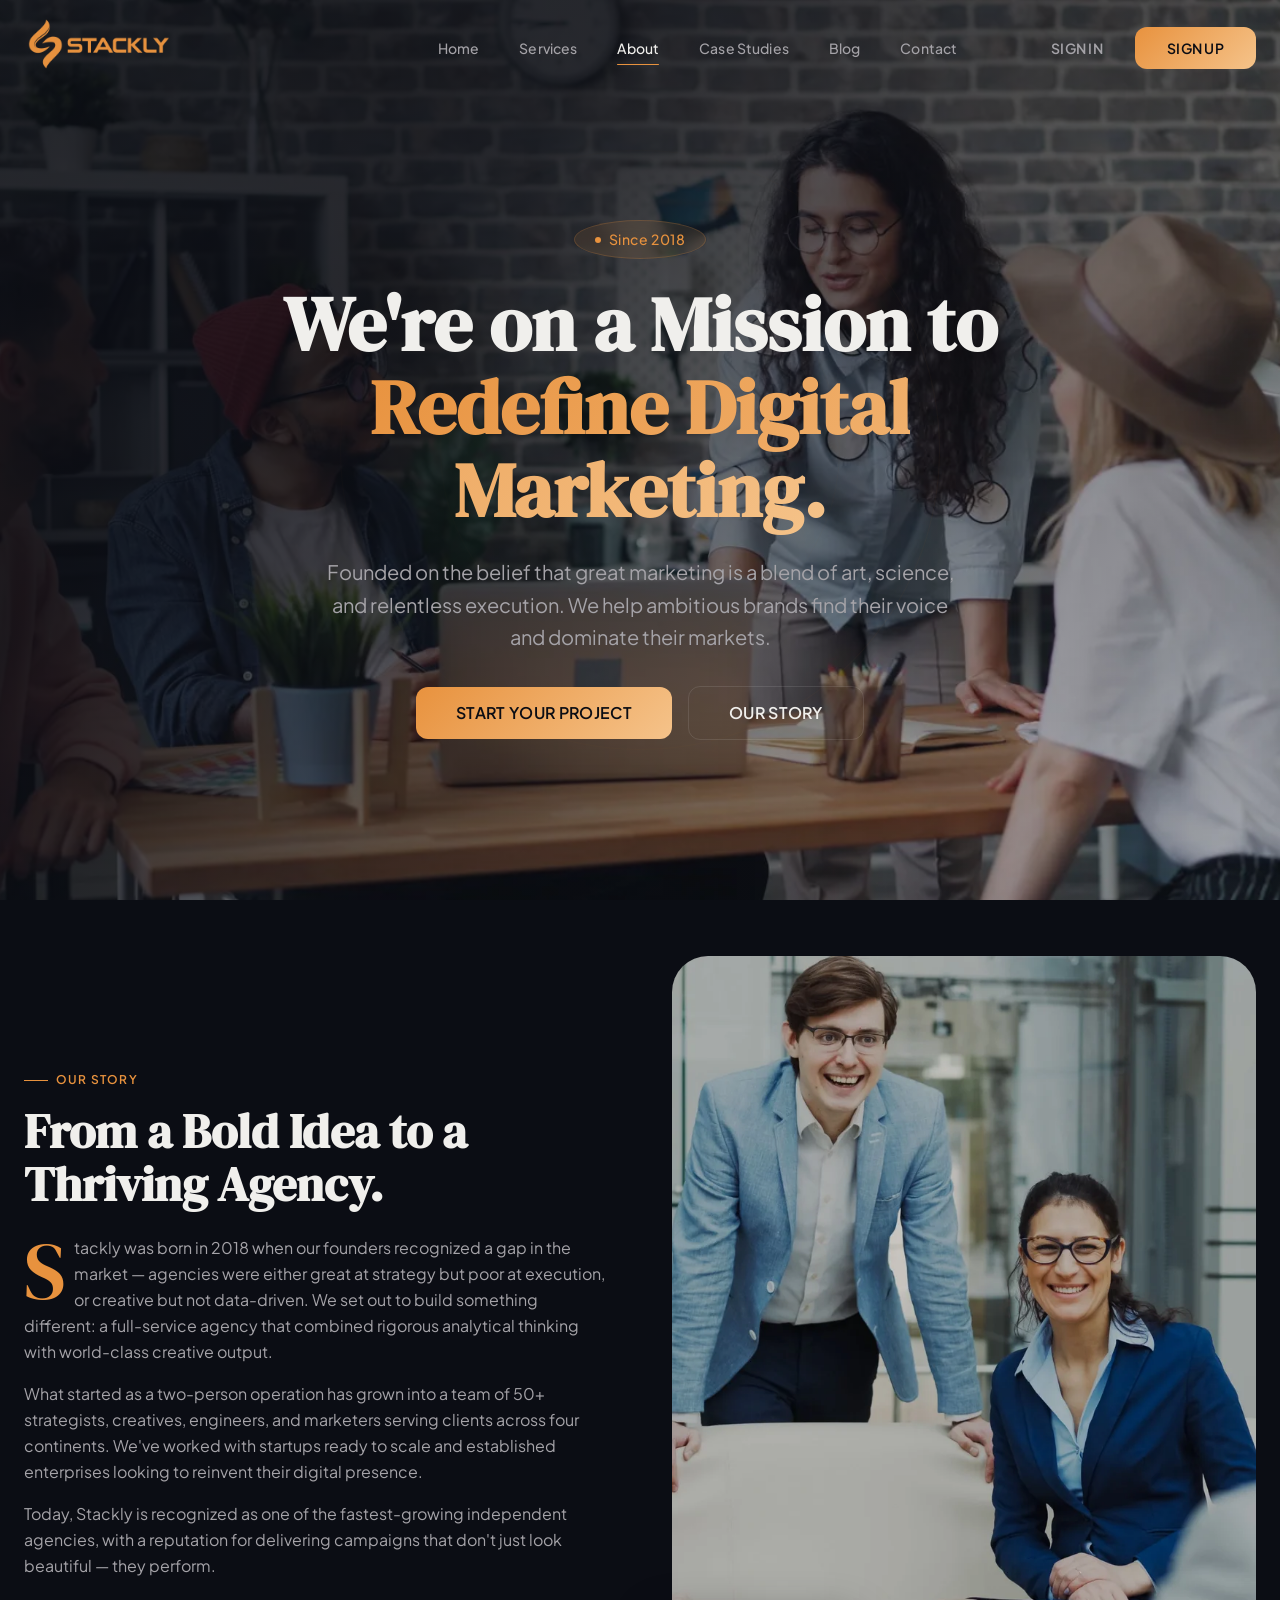
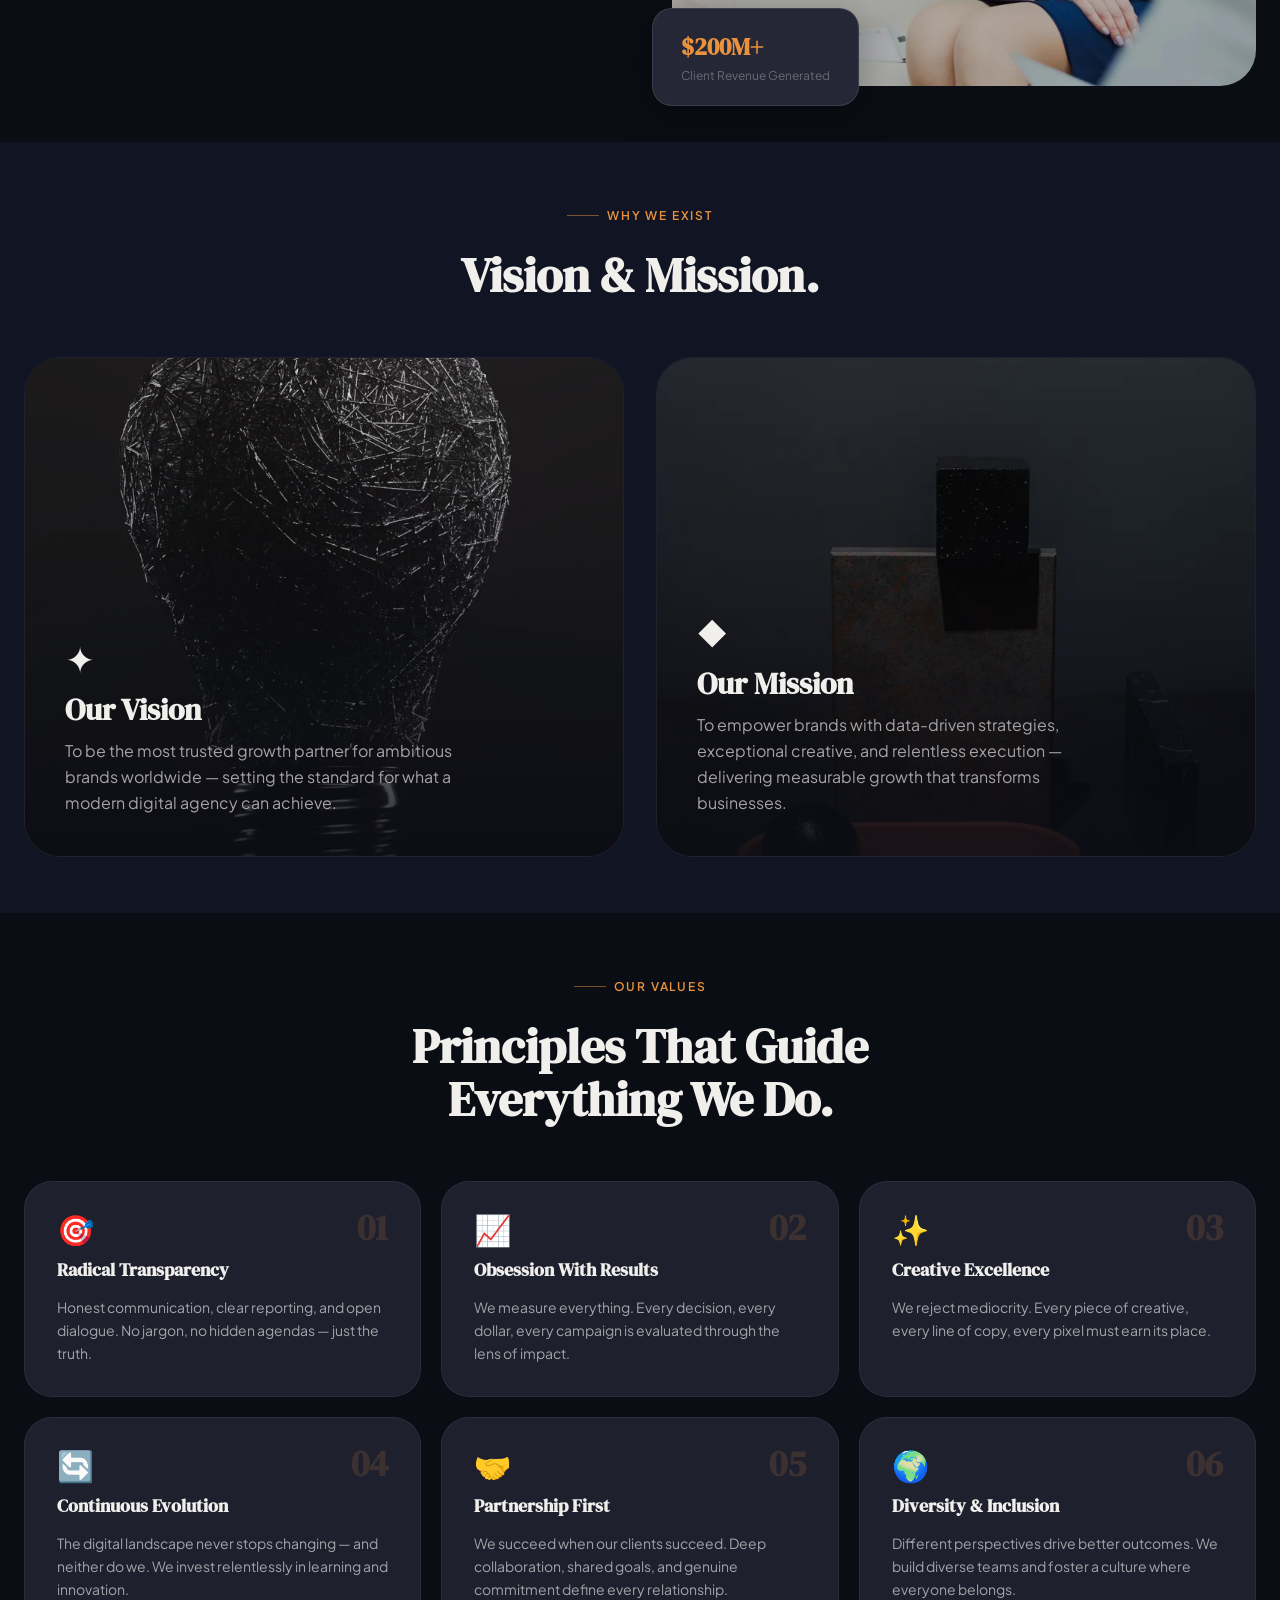
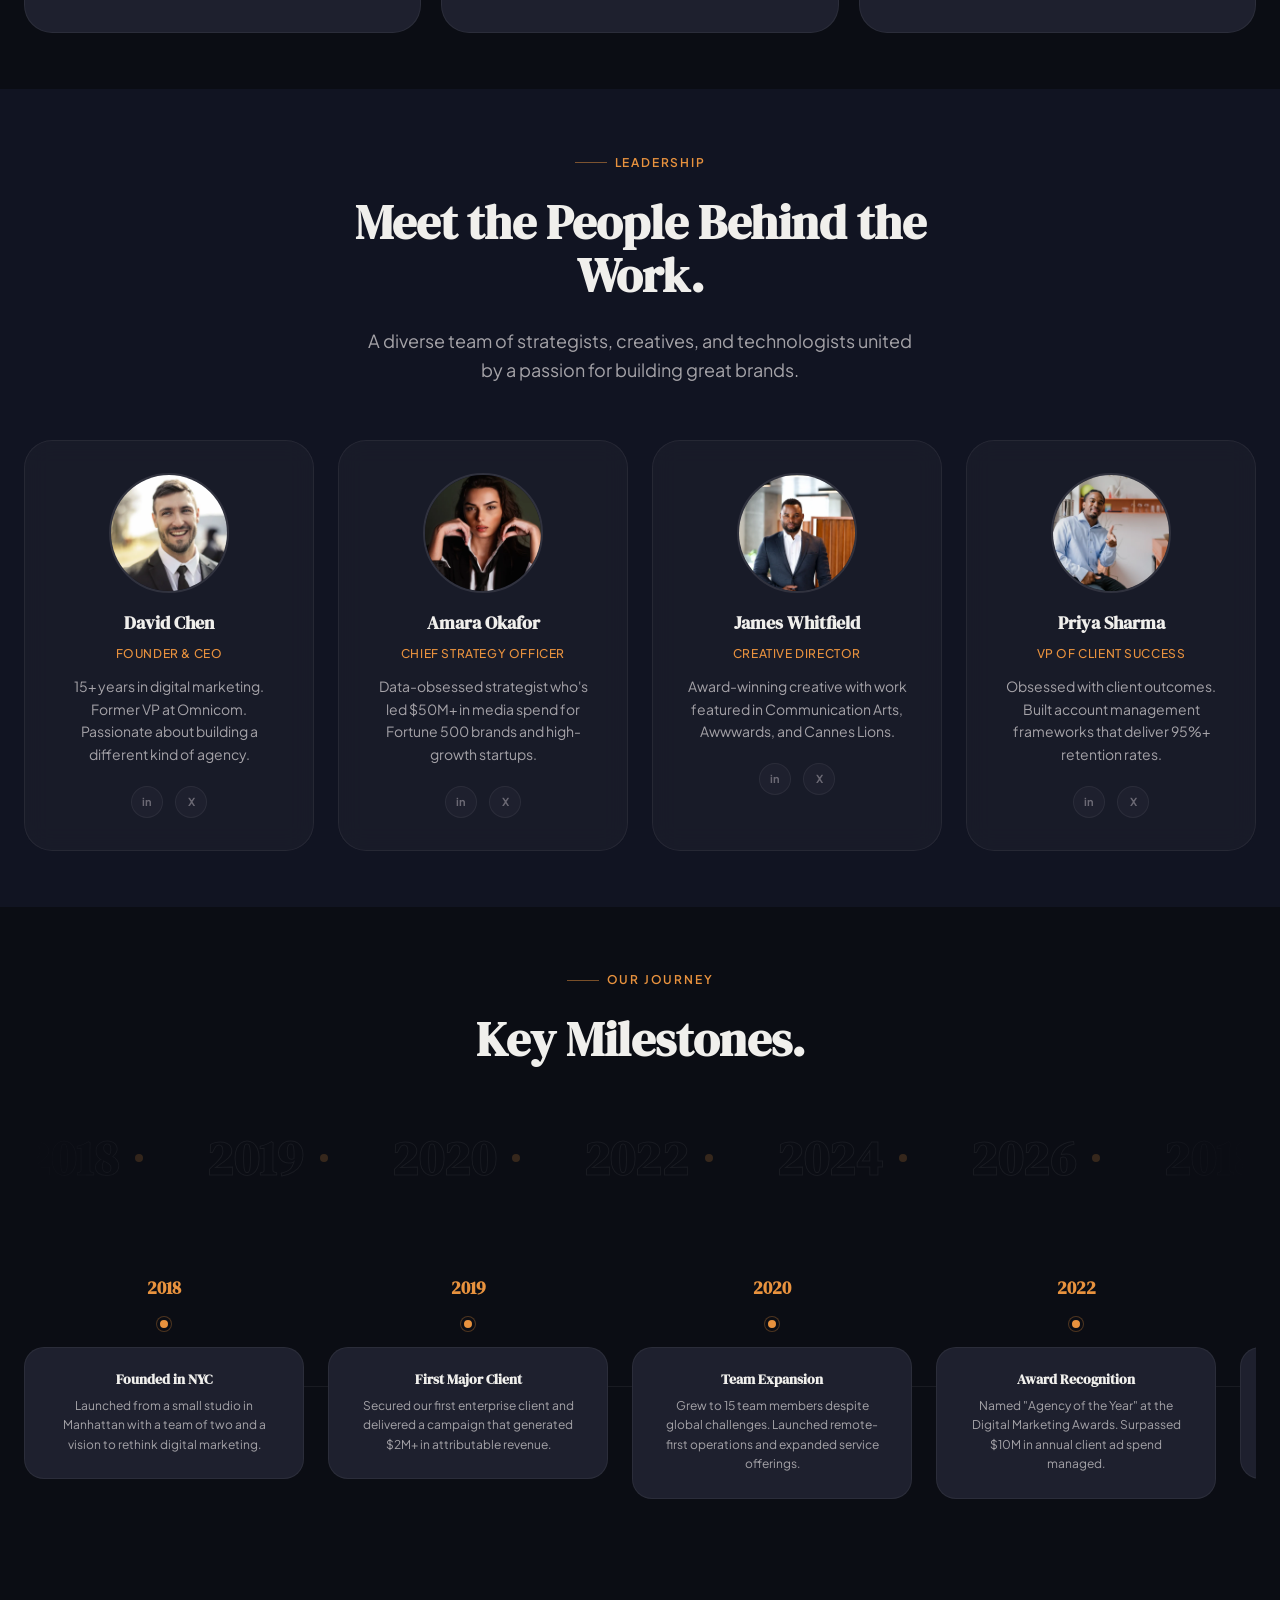
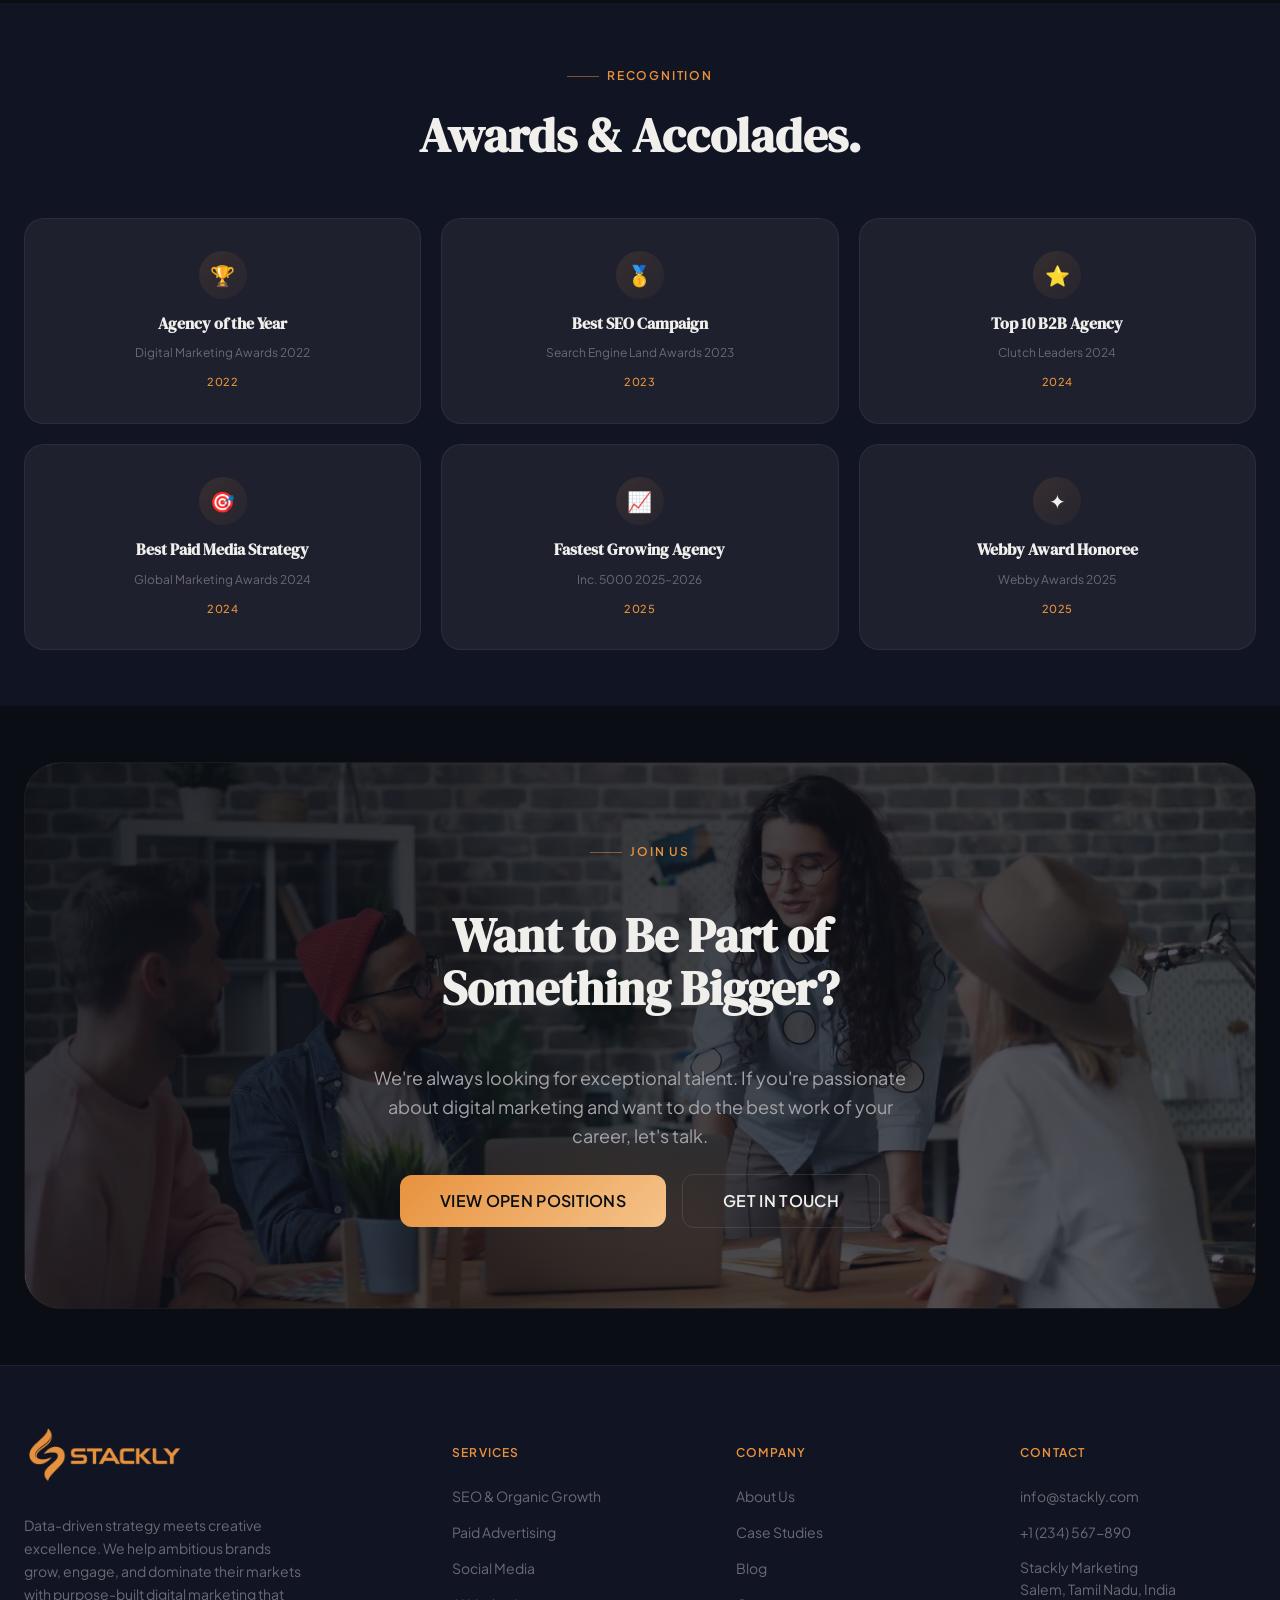
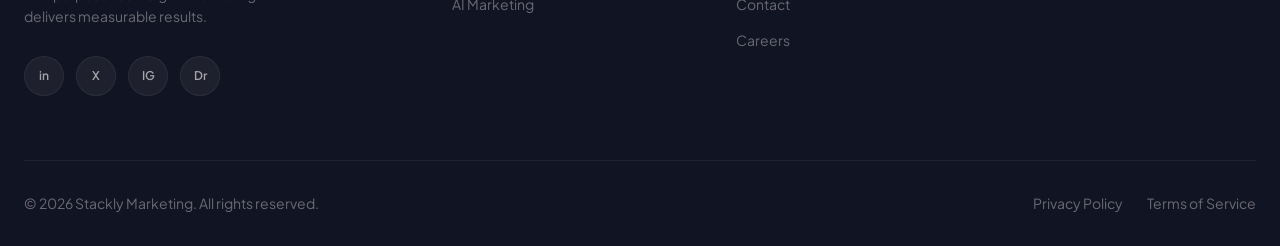
==== commit c7fb1da8: "adding all the sub-pages" ====
--- a/about.html
+++ b/about.html
@@ -27,16 +27,16 @@
       <nav class="header__nav js-nav">
         <ul class="header__nav-list">
           <li><a href="index.html" class="header__nav-link">Home</a></li>
-          <li><a class="header__nav-link">Services</a></li>
-          <li><a class="header__nav-link">About</a></li>
-          <li><a class="header__nav-link">Case Studies</a></li>
-          <li><a class="header__nav-link">Blog</a></li>
-          <li><a class="header__nav-link">Contact</a></li>
+          <li><a href="services.html" class="header__nav-link">Services</a></li>
+          <li><a href="about.html" class="header__nav-link is-active">About</a></li>
+          <li><a href="case-studies.html" class="header__nav-link">Case Studies</a></li>
+          <li><a href="blog.html" class="header__nav-link">Blog</a></li>
+          <li><a href="contact.html" class="header__nav-link">Contact</a></li>
         </ul>
       </nav>
       <div class="header__actions">
-        <a href="contact.html" class="btn btn--ghost header__login">Sign In</a>
-        <a href="contact.html" class="btn btn--primary header__cta">Sign Up</a>
+        <a href="signin.html" class="btn btn--ghost header__login">Sign In</a>
+        <a href="signup.html" class="btn btn--primary header__cta">Sign Up</a>
         <button class="header__hamburger js-hamburger" aria-label="Toggle menu">
           <span class="header__hamburger-line"></span>
           <span class="header__hamburger-line"></span>
@@ -46,7 +46,6 @@
     </div>
   </header>
 
-  <!-- Mobile Offcanvas -->
   <div class="header__offcanvas js-offcanvas">
     <div class="header__offcanvas-inner">
       <button class="header__offcanvas-close js-offcanvas-close" aria-label="Close menu">
@@ -56,15 +55,18 @@
       <nav class="header__offcanvas-nav">
         <ul class="header__offcanvas-list">
           <li><a href="index.html" class="header__offcanvas-link">Home</a></li>
-          <li><a class="header__offcanvas-link">Services</a></li>
-          <li><a class="header__offcanvas-link">About</a></li>
-          <li><a class="header__offcanvas-link">Case Studies</a></li>
-          <li><a class="header__offcanvas-link">Blog</a></li>
-          <li><a class="header__offcanvas-link">Contact</a></li>
+          <li><a href="services.html" class="header__offcanvas-link">Services</a></li>
+          <li><a href="about.html" class="header__offcanvas-link is-active">About</a></li>
+          <li><a href="case-studies.html" class="header__offcanvas-link">Case Studies</a></li>
+          <li><a href="blog.html" class="header__offcanvas-link">Blog</a></li>
+          <li><a href="contact.html" class="header__offcanvas-link">Contact</a></li>
         </ul>
       </nav>
       <div class="header__offcanvas-actions">
-        <a href="contact.html" class="btn btn--primary header__offcanvas-cta">Get Started</a>
+        <div class="header__offcanvas-btn-group">
+          <a href="signin.html" class="btn btn--ghost header__offcanvas-btn">Sign In</a>
+          <a href="signup.html" class="btn btn--primary header__offcanvas-btn">Sign Up</a>
+        </div>
       </div>
     </div>
   </div>
@@ -72,228 +74,360 @@
 
   <main>
 
-    <!-- Page Hero -->
-    <section class="page-hero">
-      <div class="container">
-        <span class="page-hero__label">About Us</span>
-        <h1 class="page-hero__title">We're On a Mission to Redefine Digital Marketing.</h1>
-        <p class="page-hero__text">Founded on the belief that great marketing is a blend of art, science, and relentless execution. We exist to help ambitious brands find their voice and dominate their markets.</p>
-      </div>
-    </section>
-
-    <!-- Story Section -->
-    <section class="story section reveal">
-      <div class="container">
-        <div class="story__grid">
-          <div class="story__content">
-            <span class="section__label">Our Story</span>
-            <h2 class="section__title story__title">From a Bold Idea to a Thriving Agency.</h2>
-            <p class="story__text">Stackly was born in 2018 when our founders recognized a gap in the market — agencies were either great at strategy but poor at execution, or creative but not data-driven. We set out to build something different: a full-service agency that combined rigorous analytical thinking with world-class creative output.</p>
-            <p class="story__text">What started as a two-person operation has grown into a team of 50+ strategists, creatives, engineers, and marketers serving clients across four continents. We've worked with startups ready to scale and established enterprises looking to reinvent their digital presence.</p>
-            <p class="story__text">Today, Stackly is recognized as one of the fastest-growing independent agencies, with a reputation for delivering campaigns that don't just look beautiful — they perform.</p>
-          </div>
-          <div class="story__visual">
-            <div class="story__image-placeholder"></div>
-            <div class="story__stat-card">
-              <span class="story__stat-number">$200M+</span>
-              <span class="story__stat-label">Client Revenue Generated</span>
-            </div>
-          </div>
-        </div>
-      </div>
-    </section>
-
-    <!-- Vision & Mission -->
-    <section class="vision section reveal">
-      <div class="container">
-        <div class="vision__grid">
-          <div class="vision__card">
-            <span class="vision__card-icon">✦</span>
-            <h3 class="vision__card-title">Our Vision</h3>
-            <p class="vision__card-text">To be the most trusted growth partner for ambitious brands worldwide — setting the standard for what a modern digital agency can achieve.</p>
-          </div>
-          <div class="vision__card">
-            <span class="vision__card-icon">◆</span>
-            <h3 class="vision__card-title">Our Mission</h3>
-            <p class="vision__card-text">To empower brands with data-driven strategies, exceptional creative, and relentless execution — delivering measurable growth that transforms businesses.</p>
-          </div>
-        </div>
-      </div>
-    </section>
-
-    <!-- Values -->
-    <section class="values section reveal">
-      <div class="container">
-        <div class="values__header">
+    <!-- ============================================
+         SECTION 1 — HERO (Full-bleed image)
+         ============================================ -->
+    <section class="about-hero js-hero">
+      <div class="about-hero__bg">
+        <img src="assets/images/about-hero.webp" alt="Stackly team collaborating" class="about-hero__bg-img" loading="lazy">
+      </div>
+      <div class="about-hero__overlay"></div>
+      <div class="about-hero__ring"></div>
+      <div class="about-hero__ring about-hero__ring--inner"></div>
+      <div class="container about-hero__inner">
+        <div class="about-hero__badge">
+          <span class="about-hero__badge-dot"></span>
+          Since 2018
+        </div>
+        <h1 class="about-hero__title">
+          We're on a Mission to<br>
+          <span class="about-hero__title-accent">Redefine Digital Marketing.</span>
+        </h1>
+        <p class="about-hero__text">Founded on the belief that great marketing is a blend of art, science, and relentless execution. We help ambitious brands find their voice and dominate their markets.</p>
+        <div class="about-hero__actions">
+          <a href="404.html" class="btn btn--primary btn--lg js-magnetic">Start Your Project</a>
+          <a href="404.html" class="btn btn--outline btn--lg js-magnetic">Our Story</a>
+        </div>
+      </div>
+    </section>
+
+    <!-- ============================================
+         SECTION 2 — STORY (Magazine spread with dropcap)
+         ============================================ -->
+    <section id="story" class="about-story section reveal">
+      <div class="container">
+        <div class="about-story__grid">
+          <div class="about-story__content">
+            <div class="about-story__label">
+              <span class="about-story__label-line"></span>
+              Our Story
+            </div>
+            <h2 class="about-story__title">From a Bold Idea to a Thriving Agency.</h2>
+            <p class="about-story__text">
+              <span class="about-story__dropcap">S</span>tackly was born in 2018 when our founders recognized a gap in the market — agencies were either great at strategy but poor at execution, or creative but not data-driven. We set out to build something different: a full-service agency that combined rigorous analytical thinking with world-class creative output.
+            </p>
+            <p class="about-story__text">What started as a two-person operation has grown into a team of 50+ strategists, creatives, engineers, and marketers serving clients across four continents. We've worked with startups ready to scale and established enterprises looking to reinvent their digital presence.</p>
+            <p class="about-story__text">Today, Stackly is recognized as one of the fastest-growing independent agencies, with a reputation for delivering campaigns that don't just look beautiful — they perform.</p>
+          </div>
+          <div class="about-story__image-wrap">
+            <img src="assets/images/about-story.webp" alt="Stackly team meeting" class="about-story__image" loading="lazy">
+            <div class="about-story__stat">
+              <span class="about-story__stat-value">$200M+</span>
+              <span class="about-story__stat-label">Client Revenue Generated</span>
+            </div>
+          </div>
+        </div>
+      </div>
+    </section>
+
+    <!-- ============================================
+         SECTION 3 — VISION & MISSION (Image bg cards)
+         ============================================ -->
+    <section class="about-vision section reveal">
+      <div class="container">
+        <div class="about-vision__header stagger-children">
+          <span class="section__label">Why We Exist</span>
+          <h2 class="section__title">Vision & Mission.</h2>
+        </div>
+        <div class="about-vision__grid stagger-children">
+          <div class="about-vision__card js-tilt-card js-glow-card reveal reveal--scale">
+            <div class="about-vision__card-bg">
+              <img src="assets/images/about-vision-bg.webp" alt="" class="about-vision__card-img" aria-hidden="true" loading="lazy">
+            </div>
+            <div class="about-vision__card-body">
+              <div class="about-vision__card-icon">✦</div>
+              <h3 class="about-vision__card-title">Our Vision</h3>
+              <p class="about-vision__card-text">To be the most trusted growth partner for ambitious brands worldwide — setting the standard for what a modern digital agency can achieve.</p>
+            </div>
+          </div>
+          <div class="about-vision__card js-tilt-card js-glow-card reveal reveal--scale">
+            <div class="about-vision__card-bg">
+              <img src="assets/images/about-mission-bg.webp" alt="" class="about-vision__card-img" aria-hidden="true" loading="lazy">
+            </div>
+            <div class="about-vision__card-body">
+              <div class="about-vision__card-icon">◆</div>
+              <h3 class="about-vision__card-title">Our Mission</h3>
+              <p class="about-vision__card-text">To empower brands with data-driven strategies, exceptional creative, and relentless execution — delivering measurable growth that transforms businesses.</p>
+            </div>
+          </div>
+        </div>
+      </div>
+    </section>
+
+    <!-- ============================================
+         SECTION 4 — VALUES (Numbered card grid)
+         ============================================ -->
+    <section class="about-values section reveal">
+      <div class="container">
+        <div class="about-values__header stagger-children">
           <span class="section__label">Our Values</span>
-          <h2 class="section__title values__title">Principles That Guide Everything We Do.</h2>
-        </div>
-        <div class="values__grid">
-          <div class="values__item">
-            <span class="values__item-number">01</span>
-            <h3 class="values__item-title">Radical Transparency</h3>
-            <p class="values__item-text">Honest communication, clear reporting, and open dialogue. No jargon, no hidden agendas — just the truth.</p>
-          </div>
-          <div class="values__item">
-            <span class="values__item-number">02</span>
-            <h3 class="values__item-title">Obsession With Results</h3>
-            <p class="values__item-text">We measure everything. Every decision, every dollar, every campaign is evaluated through the lens of impact.</p>
-          </div>
-          <div class="values__item">
-            <span class="values__item-number">03</span>
-            <h3 class="values__item-title">Creative Excellence</h3>
-            <p class="values__item-text">We reject mediocrity. Every piece of creative, every line of copy, every pixel must earn its place.</p>
-          </div>
-          <div class="values__item">
-            <span class="values__item-number">04</span>
-            <h3 class="values__item-title">Continuous Evolution</h3>
-            <p class="values__item-text">The digital landscape never stops changing — and neither do we. We invest relentlessly in learning and innovation.</p>
-          </div>
-          <div class="values__item">
-            <span class="values__item-number">05</span>
-            <h3 class="values__item-title">Partnership First</h3>
-            <p class="values__item-text">We succeed when our clients succeed. Deep collaboration, shared goals, and genuine commitment define every relationship.</p>
-          </div>
-          <div class="values__item">
-            <span class="values__item-number">06</span>
-            <h3 class="values__item-title">Diversity & Inclusion</h3>
-            <p class="values__item-text">Different perspectives drive better outcomes. We build diverse teams and foster a culture where everyone belongs.</p>
-          </div>
-        </div>
-      </div>
-    </section>
-
-    <!-- Team Section -->
-    <section class="team section reveal">
-      <div class="container">
-        <div class="team__header">
+          <h2 class="section__title">Principles That Guide Everything We Do.</h2>
+        </div>
+        <div class="about-values__grid stagger-children">
+          <div class="about-values__card reveal reveal--fade-up">
+            <div class="about-values__card-top">
+              <span class="about-values__card-icon">🎯</span>
+              <span class="about-values__card-number">01</span>
+            </div>
+            <h3 class="about-values__card-title">Radical Transparency</h3>
+            <p class="about-values__card-text">Honest communication, clear reporting, and open dialogue. No jargon, no hidden agendas — just the truth.</p>
+          </div>
+          <div class="about-values__card reveal reveal--fade-up">
+            <div class="about-values__card-top">
+              <span class="about-values__card-icon">📈</span>
+              <span class="about-values__card-number">02</span>
+            </div>
+            <h3 class="about-values__card-title">Obsession With Results</h3>
+            <p class="about-values__card-text">We measure everything. Every decision, every dollar, every campaign is evaluated through the lens of impact.</p>
+          </div>
+          <div class="about-values__card reveal reveal--fade-up">
+            <div class="about-values__card-top">
+              <span class="about-values__card-icon">✨</span>
+              <span class="about-values__card-number">03</span>
+            </div>
+            <h3 class="about-values__card-title">Creative Excellence</h3>
+            <p class="about-values__card-text">We reject mediocrity. Every piece of creative, every line of copy, every pixel must earn its place.</p>
+          </div>
+          <div class="about-values__card reveal reveal--fade-up">
+            <div class="about-values__card-top">
+              <span class="about-values__card-icon">🔄</span>
+              <span class="about-values__card-number">04</span>
+            </div>
+            <h3 class="about-values__card-title">Continuous Evolution</h3>
+            <p class="about-values__card-text">The digital landscape never stops changing — and neither do we. We invest relentlessly in learning and innovation.</p>
+          </div>
+          <div class="about-values__card reveal reveal--fade-up">
+            <div class="about-values__card-top">
+              <span class="about-values__card-icon">🤝</span>
+              <span class="about-values__card-number">05</span>
+            </div>
+            <h3 class="about-values__card-title">Partnership First</h3>
+            <p class="about-values__card-text">We succeed when our clients succeed. Deep collaboration, shared goals, and genuine commitment define every relationship.</p>
+          </div>
+          <div class="about-values__card reveal reveal--fade-up">
+            <div class="about-values__card-top">
+              <span class="about-values__card-icon">🌍</span>
+              <span class="about-values__card-number">06</span>
+            </div>
+            <h3 class="about-values__card-title">Diversity & Inclusion</h3>
+            <p class="about-values__card-text">Different perspectives drive better outcomes. We build diverse teams and foster a culture where everyone belongs.</p>
+          </div>
+        </div>
+      </div>
+    </section>
+
+    <!-- ============================================
+         SECTION 5 — TEAM (Profile cards with headshots)
+         ============================================ -->
+    <section class="about-team section reveal">
+      <div class="container">
+        <div class="about-team__header stagger-children">
           <span class="section__label">Leadership</span>
-          <h2 class="section__title team__title">Meet the People Behind the Work.</h2>
-          <p class="section__subtitle team__subtitle">A diverse team of strategists, creatives, and technologists united by a passion for building great brands.</p>
-        </div>
-        <div class="team__grid">
-          <article class="team__card">
-            <div class="team__card-avatar"></div>
-            <h3 class="team__card-name">David Chen</h3>
-            <span class="team__card-role">Founder & CEO</span>
-            <p class="team__card-bio">15+ years in digital marketing. Former VP at Omnicom. Passionate about building a different kind of agency.</p>
+          <h2 class="section__title">Meet the People Behind the Work.</h2>
+          <p class="section__subtitle">A diverse team of strategists, creatives, and technologists united by a passion for building great brands.</p>
+        </div>
+        <div class="about-team__grid stagger-children">
+          <article class="about-team__card js-tilt-card reveal reveal--fade-up">
+            <img src="assets/images/team-1.webp" alt="David Chen" class="about-team__avatar" loading="lazy">
+            <h3 class="about-team__name">David Chen</h3>
+            <span class="about-team__role">Founder & CEO</span>
+            <p class="about-team__bio">15+ years in digital marketing. Former VP at Omnicom. Passionate about building a different kind of agency.</p>
+            <div class="about-team__social">
+              <a href="404.html" class="about-team__social-link" aria-label="LinkedIn">in</a>
+              <a href="404.html" class="about-team__social-link" aria-label="Twitter">X</a>
+            </div>
           </article>
-          <article class="team__card">
-            <div class="team__card-avatar"></div>
-            <h3 class="team__card-name">Amara Okafor</h3>
-            <span class="team__card-role">Chief Strategy Officer</span>
-            <p class="team__card-bio">Data-obsessed strategist who's led $50M+ in media spend for Fortune 500 brands and high-growth startups.</p>
+          <article class="about-team__card js-tilt-card reveal reveal--fade-up">
+            <img src="assets/images/team-2.webp" alt="Amara Okafor" class="about-team__avatar" loading="lazy">
+            <h3 class="about-team__name">Amara Okafor</h3>
+            <span class="about-team__role">Chief Strategy Officer</span>
+            <p class="about-team__bio">Data-obsessed strategist who's led $50M+ in media spend for Fortune 500 brands and high-growth startups.</p>
+            <div class="about-team__social">
+              <a href="404.html" class="about-team__social-link" aria-label="LinkedIn">in</a>
+              <a href="404.html" class="about-team__social-link" aria-label="Twitter">X</a>
+            </div>
           </article>
-          <article class="team__card">
-            <div class="team__card-avatar"></div>
-            <h3 class="team__card-name">James Whitfield</h3>
-            <span class="team__card-role">Creative Director</span>
-            <p class="team__card-bio">Award-winning creative with work featured in Communication Arts, Awwwards, and Cannes Lions.</p>
+          <article class="about-team__card js-tilt-card reveal reveal--fade-up">
+            <img src="assets/images/team-3.webp" alt="James Whitfield" class="about-team__avatar" loading="lazy">
+            <h3 class="about-team__name">James Whitfield</h3>
+            <span class="about-team__role">Creative Director</span>
+            <p class="about-team__bio">Award-winning creative with work featured in Communication Arts, Awwwards, and Cannes Lions.</p>
+            <div class="about-team__social">
+              <a href="404.html" class="about-team__social-link" aria-label="LinkedIn">in</a>
+              <a href="404.html" class="about-team__social-link" aria-label="Twitter">X</a>
+            </div>
           </article>
-          <article class="team__card">
-            <div class="team__card-avatar"></div>
-            <h3 class="team__card-name">Priya Sharma</h3>
-            <span class="team__card-role">VP of Client Success</span>
-            <p class="team__card-bio">Obsessed with client outcomes. Built account management frameworks that deliver 95%+ retention rates.</p>
+          <article class="about-team__card js-tilt-card reveal reveal--fade-up">
+            <img src="assets/images/team-4.webp" alt="Priya Sharma" class="about-team__avatar" loading="lazy">
+            <h3 class="about-team__name">Priya Sharma</h3>
+            <span class="about-team__role">VP of Client Success</span>
+            <p class="about-team__bio">Obsessed with client outcomes. Built account management frameworks that deliver 95%+ retention rates.</p>
+            <div class="about-team__social">
+              <a href="404.html" class="about-team__social-link" aria-label="LinkedIn">in</a>
+              <a href="404.html" class="about-team__social-link" aria-label="Twitter">X</a>
+            </div>
           </article>
         </div>
       </div>
     </section>
 
-    <!-- Timeline -->
-    <section class="timeline section reveal">
-      <div class="container">
-        <div class="timeline__header">
+    <!-- ============================================
+         SECTION 6 — TIMELINE (Horizontal scroll)
+         ============================================ -->
+    <section class="about-timeline section reveal">
+      <div class="container">
+        <div class="about-timeline__header stagger-children">
           <span class="section__label">Our Journey</span>
-          <h2 class="section__title timeline__title">Key Milestones.</h2>
-        </div>
-        <div class="timeline__track">
-          <div class="timeline__item">
-            <span class="timeline__item-year">2018</span>
-            <h3 class="timeline__item-title">Founded in NYC</h3>
-            <p class="timeline__item-text">Stackly launched from a small studio in Manhattan with a team of two and a vision to rethink digital marketing.</p>
-          </div>
-          <div class="timeline__item">
-            <span class="timeline__item-year">2019</span>
-            <h3 class="timeline__item-title">First Major Client</h3>
-            <p class="timeline__item-text">Secured our first enterprise client and delivered a campaign that generated $2M+ in attributable revenue.</p>
-          </div>
-          <div class="timeline__item">
-            <span class="timeline__item-year">2020</span>
-            <h3 class="timeline__item-title">Team Expansion</h3>
-            <p class="timeline__item-text">Grew to 15 team members despite global challenges. Launched remote-first operations and expanded service offerings.</p>
-          </div>
-          <div class="timeline__item">
-            <span class="timeline__item-year">2022</span>
-            <h3 class="timeline__item-title">Award Recognition</h3>
-            <p class="timeline__item-text">Named "Agency of the Year" at the Digital Marketing Awards. Surpassed $10M in annual client ad spend managed.</p>
-          </div>
-          <div class="timeline__item">
-            <span class="timeline__item-year">2024</span>
-            <h3 class="timeline__item-title">Global Reach</h3>
-            <p class="timeline__item-text">Opened offices in London and Sydney. Team grew to 50+ serving clients across 4 continents.</p>
-          </div>
-          <div class="timeline__item">
-            <span class="timeline__item-year">2026</span>
-            <h3 class="timeline__item-title">AI Innovation</h3>
-            <p class="timeline__item-text">Launched proprietary AI marketing platform. Named to Inc. 5000 list of fastest-growing private companies.</p>
-          </div>
-        </div>
-      </div>
-    </section>
-
-    <!-- Awards Section -->
-    <section class="awards section reveal">
-      <div class="container">
-        <div class="awards__header">
+          <h2 class="section__title">Key Milestones.</h2>
+        </div>
+        <div class="about-timeline__marquee">
+          <div class="about-timeline__marquee-track">
+            <span class="about-timeline__marquee-item">2018<span class="about-timeline__marquee-item-dot"></span></span>
+            <span class="about-timeline__marquee-item">2019<span class="about-timeline__marquee-item-dot"></span></span>
+            <span class="about-timeline__marquee-item">2020<span class="about-timeline__marquee-item-dot"></span></span>
+            <span class="about-timeline__marquee-item">2022<span class="about-timeline__marquee-item-dot"></span></span>
+            <span class="about-timeline__marquee-item">2024<span class="about-timeline__marquee-item-dot"></span></span>
+            <span class="about-timeline__marquee-item">2026<span class="about-timeline__marquee-item-dot"></span></span>
+            <span class="about-timeline__marquee-item">2018<span class="about-timeline__marquee-item-dot"></span></span>
+            <span class="about-timeline__marquee-item">2019<span class="about-timeline__marquee-item-dot"></span></span>
+            <span class="about-timeline__marquee-item">2020<span class="about-timeline__marquee-item-dot"></span></span>
+            <span class="about-timeline__marquee-item">2022<span class="about-timeline__marquee-item-dot"></span></span>
+            <span class="about-timeline__marquee-item">2024<span class="about-timeline__marquee-item-dot"></span></span>
+            <span class="about-timeline__marquee-item">2026<span class="about-timeline__marquee-item-dot"></span></span>
+          </div>
+        </div>
+        <div class="about-timeline__track stagger-children" id="timeline-track">
+          <div class="about-timeline__line">
+            <div class="about-timeline__line-progress" id="timeline-progress"></div>
+          </div>
+          <div class="about-timeline__item reveal reveal--fade-up">
+            <span class="about-timeline__item-year">2018</span>
+            <div class="about-timeline__item-dot"></div>
+            <div class="about-timeline__item-card">
+              <h4 class="about-timeline__item-title">Founded in NYC</h4>
+              <p class="about-timeline__item-text">Launched from a small studio in Manhattan with a team of two and a vision to rethink digital marketing.</p>
+            </div>
+          </div>
+          <div class="about-timeline__item reveal reveal--fade-up">
+            <span class="about-timeline__item-year">2019</span>
+            <div class="about-timeline__item-dot"></div>
+            <div class="about-timeline__item-card">
+              <h4 class="about-timeline__item-title">First Major Client</h4>
+              <p class="about-timeline__item-text">Secured our first enterprise client and delivered a campaign that generated $2M+ in attributable revenue.</p>
+            </div>
+          </div>
+          <div class="about-timeline__item reveal reveal--fade-up">
+            <span class="about-timeline__item-year">2020</span>
+            <div class="about-timeline__item-dot"></div>
+            <div class="about-timeline__item-card">
+              <h4 class="about-timeline__item-title">Team Expansion</h4>
+              <p class="about-timeline__item-text">Grew to 15 team members despite global challenges. Launched remote-first operations and expanded service offerings.</p>
+            </div>
+          </div>
+          <div class="about-timeline__item reveal reveal--fade-up">
+            <span class="about-timeline__item-year">2022</span>
+            <div class="about-timeline__item-dot"></div>
+            <div class="about-timeline__item-card">
+              <h4 class="about-timeline__item-title">Award Recognition</h4>
+              <p class="about-timeline__item-text">Named "Agency of the Year" at the Digital Marketing Awards. Surpassed $10M in annual client ad spend managed.</p>
+            </div>
+          </div>
+          <div class="about-timeline__item reveal reveal--fade-up">
+            <span class="about-timeline__item-year">2024</span>
+            <div class="about-timeline__item-dot"></div>
+            <div class="about-timeline__item-card">
+              <h4 class="about-timeline__item-title">Global Reach</h4>
+              <p class="about-timeline__item-text">Opened offices in London and Sydney. Team grew to 50+ serving clients across 4 continents.</p>
+            </div>
+          </div>
+          <div class="about-timeline__item reveal reveal--fade-up">
+            <span class="about-timeline__item-year">2026</span>
+            <div class="about-timeline__item-dot"></div>
+            <div class="about-timeline__item-card">
+              <h4 class="about-timeline__item-title">AI Innovation</h4>
+              <p class="about-timeline__item-text">Launched proprietary AI marketing platform. Named to Inc. 5000 list of fastest-growing private companies.</p>
+            </div>
+          </div>
+        </div>
+      </div>
+    </section>
+
+    <!-- ============================================
+         SECTION 7 — AWARDS + CTA
+         ============================================ -->
+    <section class="about-awards section reveal">
+      <div class="container">
+        <div class="about-awards__header stagger-children">
           <span class="section__label">Recognition</span>
-          <h2 class="section__title awards__title">Awards & Accolades.</h2>
-        </div>
-        <div class="awards__grid">
-          <div class="awards__item">
-            <span class="awards__item-icon">🏆</span>
-            <h3 class="awards__item-title">Agency of the Year</h3>
-            <span class="awards__item-org">Digital Marketing Awards 2022</span>
-          </div>
-          <div class="awards__item">
-            <span class="awards__item-icon">🥇</span>
-            <h3 class="awards__item-title">Best SEO Campaign</h3>
-            <span class="awards__item-org">Search Engine Land Awards 2023</span>
-          </div>
-          <div class="awards__item">
-            <span class="awards__item-icon">⭐</span>
-            <h3 class="awards__item-title">Top 10 B2B Agency</h3>
-            <span class="awards__item-org">Clutch Leaders 2024</span>
-          </div>
-          <div class="awards__item">
-            <span class="awards__item-icon">🎯</span>
-            <h3 class="awards__item-title">Best Paid Media Strategy</h3>
-            <span class="awards__item-org">Global Marketing Awards 2024</span>
-          </div>
-          <div class="awards__item">
-            <span class="awards__item-icon">📈</span>
-            <h3 class="awards__item-title">Fastest Growing Agency</h3>
-            <span class="awards__item-org">Inc. 5000 2025–2026</span>
-          </div>
-          <div class="awards__item">
-            <span class="awards__item-icon">✦</span>
-            <h3 class="awards__item-title">Webby Award Honoree</h3>
-            <span class="awards__item-org">Webby Awards 2025</span>
+          <h2 class="section__title">Awards & Accolades.</h2>
+        </div>
+        <div class="about-awards__grid stagger-children">
+          <div class="about-awards__card reveal reveal--fade-up">
+            <div class="about-awards__card-icon">🏆</div>
+            <h3 class="about-awards__card-title">Agency of the Year</h3>
+            <span class="about-awards__card-org">Digital Marketing Awards 2022</span>
+            <span class="about-awards__card-year">2022</span>
+          </div>
+          <div class="about-awards__card reveal reveal--fade-up">
+            <div class="about-awards__card-icon">🥇</div>
+            <h3 class="about-awards__card-title">Best SEO Campaign</h3>
+            <span class="about-awards__card-org">Search Engine Land Awards 2023</span>
+            <span class="about-awards__card-year">2023</span>
+          </div>
+          <div class="about-awards__card reveal reveal--fade-up">
+            <div class="about-awards__card-icon">⭐</div>
+            <h3 class="about-awards__card-title">Top 10 B2B Agency</h3>
+            <span class="about-awards__card-org">Clutch Leaders 2024</span>
+            <span class="about-awards__card-year">2024</span>
+          </div>
+          <div class="about-awards__card reveal reveal--fade-up">
+            <div class="about-awards__card-icon">🎯</div>
+            <h3 class="about-awards__card-title">Best Paid Media Strategy</h3>
+            <span class="about-awards__card-org">Global Marketing Awards 2024</span>
+            <span class="about-awards__card-year">2024</span>
+          </div>
+          <div class="about-awards__card reveal reveal--fade-up">
+            <div class="about-awards__card-icon">📈</div>
+            <h3 class="about-awards__card-title">Fastest Growing Agency</h3>
+            <span class="about-awards__card-org">Inc. 5000 2025–2026</span>
+            <span class="about-awards__card-year">2025</span>
+          </div>
+          <div class="about-awards__card reveal reveal--fade-up">
+            <div class="about-awards__card-icon">✦</div>
+            <h3 class="about-awards__card-title">Webby Award Honoree</h3>
+            <span class="about-awards__card-org">Webby Awards 2025</span>
+            <span class="about-awards__card-year">2025</span>
           </div>
         </div>
       </div>
     </section>
 
     <!-- CTA -->
-    <section class="cta section">
-      <div class="container">
-        <div class="cta__inner">
-          <span class="section__label cta__label">Join Us</span>
-          <h2 class="cta__title">Want to Be Part of Something Bigger?</h2>
-          <p class="cta__text">We're always looking for exceptional talent. If you're passionate about digital marketing and want to do the best work of your career, let's talk.</p>
-          <div class="cta__actions">
-            <a href="contact.html" class="btn btn--primary btn--lg">View Open Positions</a>
-            <a href="contact.html" class="btn btn--outline btn--lg">Get in Touch</a>
+    <section class="about-cta section reveal">
+      <div class="container">
+        <div class="about-cta__inner">
+          <div class="about-cta__bg">
+            <img src="assets/images/about-hero.webp" alt="" class="about-cta__bg-img" loading="lazy" aria-hidden="true">
+          </div>
+          <div class="about-cta__overlay"></div>
+          <div class="about-cta__content stagger-children">
+            <span class="section__label">Join Us</span>
+            <h2 class="section__title">Want to Be Part of Something Bigger?</h2>
+            <p class="section__subtitle">We're always looking for exceptional talent. If you're passionate about digital marketing and want to do the best work of your career, let's talk.</p>
+            <div class="about-hero__actions">
+              <a href="404.html" class="btn btn--primary btn--lg js-magnetic">View Open Positions</a>
+              <a href="404.html" class="btn btn--outline btn--lg js-magnetic">Get in Touch</a>
+            </div>
           </div>
         </div>
       </div>
@@ -308,39 +442,37 @@
           <a href="index.html" class="footer__logo"><span class="footer__logo-img" role="img" aria-label="Stackly Marketing"></span></a>
           <p class="footer__tagline">Data-driven strategy meets creative excellence. We help ambitious brands grow, engage, and dominate their markets with purpose-built digital marketing that delivers measurable results.</p>
           <div class="footer__social">
-            <a href="#" class="footer__social-link" aria-label="LinkedIn">in</a>
-            <a href="#" class="footer__social-link" aria-label="Twitter">X</a>
-            <a href="#" class="footer__social-link" aria-label="Instagram">IG</a>
-            <a href="#" class="footer__social-link" aria-label="Dribbble">Dr</a>
+            <a href="404.html" class="footer__social-link" aria-label="LinkedIn">in</a>
+            <a href="404.html" class="footer__social-link" aria-label="Twitter">X</a>
+            <a href="404.html" class="footer__social-link" aria-label="Instagram">IG</a>
+            <a href="404.html" class="footer__social-link" aria-label="Dribbble">Dr</a>
           </div>
         </div>
         <div class="footer__col">
           <h4 class="footer__col-title">Services</h4>
           <ul class="footer__col-list">
-            <li><span class="footer__col-link">SEO & Organic Growth</span></li>
-            <li><span class="footer__col-link">Paid Advertising</span></li>
-            <li><span class="footer__col-link">Brand & Creative</span></li>
-            <li><span class="footer__col-link">Web & CRO</span></li>
-            <li><span class="footer__col-link">Social Media</span></li>
-            <li><span class="footer__col-link">AI Marketing</span></li>
+            <li><a href="404.html" class="footer__col-link">SEO & Organic Growth</a></li>
+            <li><a href="404.html" class="footer__col-link">Paid Advertising</a></li>
+            <li><a href="404.html" class="footer__col-link">Social Media</a></li>
+            <li><a href="404.html" class="footer__col-link">AI Marketing</a></li>
           </ul>
         </div>
         <div class="footer__col">
           <h4 class="footer__col-title">Company</h4>
           <ul class="footer__col-list">
-            <li><span class="footer__col-link">About Us</span></li>
-            <li><span class="footer__col-link">Case Studies</span></li>
-            <li><span class="footer__col-link">Blog</span></li>
-            <li><span class="footer__col-link">Contact</span></li>
-            <li><span class="footer__col-link">Careers</span></li>
+            <li><a href="about.html" class="footer__col-link">About Us</a></li>
+            <li><a href="case-studies.html" class="footer__col-link">Case Studies</a></li>
+            <li><a href="blog.html" class="footer__col-link">Blog</a></li>
+            <li><a href="contact.html" class="footer__col-link">Contact</a></li>
+            <li><a href="contact.html" class="footer__col-link">Careers</a></li>
           </ul>
         </div>
         <div class="footer__col">
           <h4 class="footer__col-title">Contact</h4>
           <ul class="footer__col-list">
-            <li><span class="footer__col-link">hello@stackly.com</span></li>
-            <li><span class="footer__col-link">+1 (234) 567-890</span></li>
-            <li class="footer__col-address">123 Madison Avenue<br>New York, NY 10016</li>
+            <li><a href="404.html" class="footer__col-link">info@stackly.com</a></li>
+            <li><a href="404.html" class="footer__col-link">+1 (234) 567-890</a></li>
+            <li class="footer__col-address">Stackly Marketing<br>Salem, Tamil Nadu, India</li>
           </ul>
         </div>
       </div>
--- a/assets/css/style.css
+++ b/assets/css/style.css
@@ -116,7 +116,7 @@
   --space-40: 10rem;
 
   /* --- Section Spacing --- */
-  --section-padding: 80px 0;
+  --section-padding: 56px 0;
 
   --section-padding-sm: 56px 0;
   /* --- Container --- */
--- a/assets/css/about.css
+++ b/assets/css/about.css
@@ -1,52 +1,213 @@
 /* ============================================
    STACKLY MARKETING — About Page Styles
+   All sections have unique, premium layouts.
    ============================================ */
 
 /* --------------------------------------------
-   STORY SECTION (About)
+   SECTION 1 — ABOUT HERO (Full-bleed image bg)
    -------------------------------------------- */
-.story__grid {
+.about-hero {
+  position: relative;
+  min-height: 100vh;
+  display: flex;
+  align-items: center;
+  justify-content: center;
+  overflow: hidden;
+  padding: 160px 0 100px;
+}
+
+.about-hero__bg {
+  position: absolute;
+  inset: 0;
+  z-index: 0;
+}
+
+.about-hero__bg-img {
+  width: 100%;
+  height: 100%;
+  object-fit: cover;
+}
+
+.about-hero__overlay {
+  position: absolute;
+  inset: 0;
+  background: linear-gradient(135deg, rgba(11, 13, 20, 0.85) 30%, rgba(11, 13, 20, 0.4) 70%, rgba(11, 13, 20, 0.2));
+  z-index: 1;
+}
+
+.about-hero__inner {
+  position: relative;
+  z-index: 2;
+  text-align: center;
+  max-width: 820px;
+  margin: 0 auto;
+}
+
+.about-hero__badge {
+  display: inline-flex;
+  align-items: center;
+  gap: var(--space-2);
+  padding: 8px 20px;
+  border-radius: var(--radius-full);
+  background: rgba(232, 146, 62, 0.1);
+  border: 1px solid rgba(232, 146, 62, 0.2);
+  font-size: var(--text-sm);
+  font-weight: var(--weight-medium);
+  color: var(--color-accent);
+  letter-spacing: 0.04em;
+  margin-bottom: var(--space-6);
+  backdrop-filter: blur(8px);
+}
+
+.about-hero__badge-dot {
+  width: 6px;
+  height: 6px;
+  border-radius: var(--radius-full);
+  background: var(--color-accent);
+  animation: pulse-dot 2s ease-in-out infinite;
+}
+
+@keyframes pulse-dot {
+  0%, 100% { opacity: 1; transform: scale(1); }
+  50% { opacity: 0.5; transform: scale(0.8); }
+}
+
+.about-hero__title {
+  font-family: var(--font-display);
+  font-size: clamp(2.5rem, 6vw, 5rem);
+  line-height: 1.08;
+  margin-bottom: var(--space-6);
+}
+
+.about-hero__title-accent {
+  background: var(--color-gradient-primary);
+  -webkit-background-clip: text;
+  -webkit-text-fill-color: transparent;
+  background-clip: text;
+}
+
+.about-hero__text {
+  font-size: clamp(var(--text-base), 2vw, var(--text-xl));
+  color: var(--color-text-secondary);
+  line-height: var(--leading-relaxed);
+  max-width: 640px;
+  margin: 0 auto var(--space-8);
+}
+
+.about-hero__actions {
+  display: flex;
+  align-items: center;
+  justify-content: center;
+  gap: var(--space-4);
+  flex-wrap: wrap;
+}
+
+.about-hero__ring {
+  position: absolute;
+  top: 50%;
+  left: 50%;
+  width: 600px;
+  height: 600px;
+  transform: translate(-50%, -50%);
+  border-radius: var(--radius-full);
+  border: 1px solid rgba(232, 146, 62, 0.06);
+  z-index: 0;
+  pointer-events: none;
+  animation: ring-spin 40s linear infinite;
+}
+
+.about-hero__ring--inner {
+  width: 400px;
+  height: 400px;
+  animation-direction: reverse;
+  animation-duration: 30s;
+  border-color: rgba(232, 146, 62, 0.04);
+}
+
+@keyframes ring-spin {
+  to { transform: translate(-50%, -50%) rotate(360deg); }
+}
+
+/* --------------------------------------------
+   SECTION 2 — ABOUT STORY (Magazine spread)
+   -------------------------------------------- */
+.about-story {
+  padding: var(--section-padding);
+  background: var(--color-bg-primary);
+}
+
+.about-story__grid {
   display: grid;
   grid-template-columns: 1fr 1fr;
   gap: var(--space-16);
   align-items: center;
 }
 
-.story__content {
-  display: flex;
-  flex-direction: column;
-  gap: var(--space-6);
-}
-
-.story__text {
+.about-story__label {
+  display: inline-flex;
+  align-items: center;
+  gap: var(--space-2);
+  font-size: var(--text-xs);
+  font-weight: var(--weight-semibold);
+  color: var(--color-accent);
+  letter-spacing: 0.1em;
+  text-transform: uppercase;
+  margin-bottom: var(--space-4);
+}
+
+.about-story__label-line {
+  width: 24px;
+  height: 1px;
+  background: var(--color-accent);
+}
+
+.about-story__title {
+  font-family: var(--font-display);
+  font-size: clamp(var(--text-3xl), 4vw, var(--text-5xl));
+  line-height: 1.1;
+  margin-bottom: var(--space-6);
+}
+
+.about-story__dropcap {
+  float: left;
+  font-family: var(--font-display);
+  font-size: 5rem;
+  line-height: 0.8;
+  padding-right: var(--space-2);
+  color: var(--color-accent);
+  margin-top: 4px;
+}
+
+.about-story__text {
   font-size: var(--text-base);
   color: var(--color-text-secondary);
   line-height: var(--leading-relaxed);
-}
-
-.story__visual {
+  margin-bottom: var(--space-4);
+}
+
+.about-story__text:last-of-type {
+  margin-bottom: 0;
+}
+
+.about-story__image-wrap {
   position: relative;
+}
+
+.about-story__image {
+  width: 100%;
+  height: auto;
   border-radius: var(--radius-3xl);
-  overflow: hidden;
-  background: var(--color-bg-card);
-  border: 1px solid var(--color-border);
-  min-height: 480px;
-}
-
-.story__image-placeholder {
-  position: absolute;
-  inset: 0;
-  background: linear-gradient(145deg, var(--clr-dark-500), var(--clr-dark-600));
-}
-
-.story__stat-card {
+  display: block;
+}
+
+.about-story__stat {
   position: absolute;
   bottom: -20px;
-  right: -20px;
+  left: -20px;
   display: flex;
   flex-direction: column;
-  gap: 4px;
-  padding: 24px 32px;
+  gap: 2px;
+  padding: 20px 28px;
   border-radius: var(--radius-xl);
   background: var(--color-bg-elevated);
   border: 1px solid var(--color-border-light);
@@ -54,131 +215,232 @@
   backdrop-filter: blur(12px);
 }
 
-.story__stat-number {
+.about-story__stat-value {
+  font-family: var(--font-display);
+  font-size: var(--text-2xl);
+  font-weight: var(--weight-bold);
+  color: var(--color-accent);
+}
+
+.about-story__stat-label {
+  font-size: var(--text-xs);
+  color: var(--color-text-muted);
+}
+
+/* --------------------------------------------
+   SECTION 3 — VISION & MISSION (Image cards)
+   -------------------------------------------- */
+.about-vision {
+  padding: var(--section-padding);
+  background: var(--color-bg-secondary);
+}
+
+.about-vision__header {
+  text-align: center;
+  margin-bottom: var(--space-14);
+}
+
+.about-vision__header .section__title {
+  margin-inline: auto;
+  text-align: center;
+}
+
+.about-vision__grid {
+  display: grid;
+  grid-template-columns: 1fr 1fr;
+  gap: var(--space-8);
+}
+
+.about-vision__card {
+  position: relative;
+  border-radius: var(--radius-3xl);
+  overflow: hidden;
+  min-height: 500px;
+  display: flex;
+  align-items: flex-end;
+  border: 1px solid var(--color-border);
+  transition: transform var(--transition-slow);
+}
+
+.about-vision__card:hover {
+  transform: translateY(-8px);
+}
+
+.about-vision__card-bg {
+  position: absolute;
+  inset: 0;
+  z-index: 0;
+}
+
+.about-vision__card-img {
+  width: 100%;
+  height: 100%;
+  object-fit: cover;
+}
+
+.about-vision__card-bg::before {
+  content: '';
+  position: absolute;
+  inset: 0;
+  background: linear-gradient(0deg, rgba(11, 13, 20, 0.9) 0%, rgba(11, 13, 20, 0.2) 60%, rgba(11, 13, 20, 0.1) 100%);
+  z-index: 1;
+}
+
+.about-vision__card-img {
+  width: 100%;
+  height: 100%;
+  object-fit: cover;
+}
+
+.about-vision__card-body {
+  position: relative;
+  z-index: 2;
+  padding: var(--space-10);
+  display: flex;
+  flex-direction: column;
+  gap: var(--space-3);
+}
+
+.about-vision__card-icon {
+  font-size: var(--text-4xl);
+  line-height: 1;
+  margin-bottom: var(--space-1);
+}
+
+.about-vision__card-title {
   font-family: var(--font-display);
   font-size: var(--text-3xl);
   font-weight: var(--weight-bold);
-  color: var(--color-accent);
-}
-
-.story__stat-label {
-  font-size: var(--text-xs);
-  color: var(--color-text-muted);
-}
-
-/* --------------------------------------------
-   VISION & MISSION
-   -------------------------------------------- */
-.vision__grid {
-  display: grid;
-  grid-template-columns: 1fr 1fr;
-  gap: var(--space-6);
-}
-
-.vision__card {
-  padding: var(--space-12);
-  border-radius: var(--radius-2xl);
-  background: var(--color-bg-card);
-  border: 1px solid var(--color-border);
-  display: flex;
-  flex-direction: column;
-  gap: var(--space-5);
-  transition: all var(--transition-base);
-}
-
-.vision__card:hover {
-  border-color: rgba(232, 146, 62, 0.15);
-  transform: translateY(-4px);
-  box-shadow: var(--shadow-card-hover);
-}
-
-.vision__card-icon {
-  font-size: var(--text-3xl);
-  color: var(--color-accent);
-  opacity: 0.7;
-}
-
-.vision__card-title {
-  font-family: var(--font-display);
-  font-size: var(--text-2xl);
-  font-weight: var(--weight-bold);
-}
-
-.vision__card-text {
+}
+
+.about-vision__card-text {
   font-size: var(--text-base);
   color: var(--color-text-secondary);
   line-height: var(--leading-relaxed);
+  max-width: 420px;
 }
 
 /* --------------------------------------------
-   VALUES SECTION
+   SECTION 4 — VALUES (Numbered card grid)
    -------------------------------------------- */
-.values__header {
+.about-values {
+  padding: var(--section-padding);
+  background: var(--color-bg-primary);
+}
+
+.about-values__header {
+  text-align: center;
   margin-bottom: var(--space-14);
 }
 
-.values__grid {
+.about-values__header .section__title {
+  margin-inline: auto;
+  text-align: center;
+}
+
+.about-values__grid {
   display: grid;
   grid-template-columns: 1fr 1fr 1fr;
-  gap: var(--space-6);
-}
-
-.values__item {
-  display: flex;
-  flex-direction: column;
-  gap: var(--space-3);
+  gap: var(--space-5);
+}
+
+.about-values__card {
   padding: var(--space-8);
   border-radius: var(--radius-2xl);
   background: var(--color-bg-card);
   border: 1px solid var(--color-border);
+  display: flex;
+  flex-direction: column;
+  gap: var(--space-4);
   transition: all var(--transition-base);
-}
-
-.values__item:hover {
+  position: relative;
+  overflow: hidden;
+}
+
+.about-values__card::before {
+  content: '';
+  position: absolute;
+  top: 0;
+  left: 0;
+  right: 0;
+  height: 3px;
+  background: var(--color-gradient-primary);
+  opacity: 0;
+  transition: opacity var(--transition-base);
+}
+
+.about-values__card:hover::before {
+  opacity: 1;
+}
+
+.about-values__card:hover {
   border-color: rgba(232, 146, 62, 0.15);
-  transform: translateY(-4px);
+  transform: translateY(-6px);
   box-shadow: var(--shadow-card-hover);
 }
 
-.values__item-number {
+.about-values__card-top {
+  display: flex;
+  align-items: flex-start;
+  justify-content: space-between;
+}
+
+.about-values__card-icon {
+  font-size: var(--text-3xl);
+  line-height: 1;
+}
+
+.about-values__card-number {
   font-family: var(--font-display);
-  font-size: var(--text-3xl);
+  font-size: var(--text-4xl);
   font-weight: var(--weight-bold);
   color: var(--color-accent);
-  opacity: 0.4;
-  line-height: 1;
-}
-
-.values__item-title {
-  font-family: var(--font-body);
+  opacity: 0.15;
+  line-height: 0.8;
+}
+
+.about-values__card-title {
   font-size: var(--text-lg);
   font-weight: var(--weight-semibold);
 }
 
-.values__item-text {
+.about-values__card-text {
   font-size: var(--text-sm);
   color: var(--color-text-secondary);
   line-height: var(--leading-relaxed);
 }
 
 /* --------------------------------------------
-   TEAM SECTION
+   SECTION 5 — TEAM (Profile cards with images)
    -------------------------------------------- */
-.team__header {
+.about-team {
+  padding: var(--section-padding);
+  background: var(--color-bg-secondary);
+}
+
+.about-team__header {
+  text-align: center;
   margin-bottom: var(--space-14);
 }
 
-.team__grid {
+.about-team__header .section__title,
+.about-team__header .section__subtitle {
+  margin-inline: auto;
+  text-align: center;
+}
+
+.about-team__grid {
   display: grid;
-  grid-template-columns: 1fr 1fr 1fr 1fr;
+  grid-template-columns: repeat(4, 1fr);
   gap: var(--space-6);
 }
 
-.team__card {
+.about-team__card {
   padding: var(--space-8);
   border-radius: var(--radius-2xl);
-  background: var(--color-bg-card);
+  background: rgba(30, 32, 46, 0.6);
   border: 1px solid var(--color-border);
+  backdrop-filter: blur(12px);
   display: flex;
   flex-direction: column;
   align-items: center;
@@ -187,33 +449,34 @@
   transition: all var(--transition-base);
 }
 
-.team__card:hover {
-  border-color: rgba(232, 146, 62, 0.15);
-  transform: translateY(-4px);
-  box-shadow: var(--shadow-card-hover);
-}
-
-.team__card-avatar {
-  width: 100px;
-  height: 100px;
+.about-team__card:hover {
+  border-color: rgba(232, 146, 62, 0.2);
+  transform: translateY(-8px);
+  box-shadow: 0 16px 48px rgba(0, 0, 0, 0.3);
+  background: rgba(37, 39, 54, 0.7);
+}
+
+.about-team__avatar {
+  width: 120px;
+  height: 120px;
   border-radius: var(--radius-full);
-  background: linear-gradient(145deg, var(--clr-dark-500), var(--clr-dark-600));
+  object-fit: cover;
+  border: 2px solid var(--color-border-light);
   margin-bottom: var(--space-2);
-  border: 2px solid var(--color-border);
-  transition: border-color var(--transition-base);
-}
-
-.team__card:hover .team__card-avatar {
+  transition: border-color var(--transition-base), transform var(--transition-spring);
+}
+
+.about-team__card:hover .about-team__avatar {
   border-color: var(--color-accent);
-}
-
-.team__card-name {
-  font-family: var(--font-body);
+  transform: scale(1.05);
+}
+
+.about-team__name {
   font-size: var(--text-lg);
   font-weight: var(--weight-semibold);
 }
 
-.team__card-role {
+.about-team__role {
   font-size: var(--text-xs);
   font-weight: var(--weight-medium);
   color: var(--color-accent);
@@ -221,190 +484,395 @@
   text-transform: uppercase;
 }
 
-.team__card-bio {
+.about-team__bio {
   font-size: var(--text-sm);
   color: var(--color-text-secondary);
   line-height: var(--leading-relaxed);
 }
 
+.about-team__social {
+  display: flex;
+  gap: var(--space-3);
+  margin-top: var(--space-2);
+}
+
+.about-team__social-link {
+  width: 32px;
+  height: 32px;
+  border-radius: var(--radius-full);
+  background: var(--color-bg-card);
+  border: 1px solid var(--color-border);
+  display: flex;
+  align-items: center;
+  justify-content: center;
+  font-size: 11px;
+  font-weight: var(--weight-bold);
+  color: var(--color-text-muted);
+  text-decoration: none;
+  transition: all var(--transition-base);
+}
+
+.about-team__social-link:hover {
+  background: var(--color-accent);
+  color: var(--clr-dark-900);
+  border-color: var(--color-accent);
+}
+
 /* --------------------------------------------
-   TIMELINE SECTION
+   SECTION 6 — TIMELINE (Horizontal scroll)
    -------------------------------------------- */
-.timeline__header {
+.about-timeline {
+  padding: var(--section-padding);
+  background: var(--color-bg-primary);
+  overflow: hidden;
+}
+
+.about-timeline__header {
+  text-align: center;
   margin-bottom: var(--space-14);
 }
 
-.timeline__track {
+.about-timeline__header .section__title {
+  margin-inline: auto;
+  text-align: center;
+}
+
+.about-timeline__marquee {
+  overflow: hidden;
+  margin-bottom: var(--space-8);
+  mask-image: linear-gradient(90deg, transparent, #000 10%, #000 90%, transparent);
+  -webkit-mask-image: linear-gradient(90deg, transparent, #000 10%, #000 90%, transparent);
+}
+
+.about-timeline__marquee-track {
+  display: inline-flex;
+  gap: var(--space-16);
+  animation: marquee 30s linear infinite;
+  white-space: nowrap;
+}
+
+.about-timeline__marquee-item {
+  display: inline-flex;
+  align-items: center;
+  gap: var(--space-4);
+  font-family: var(--font-display);
+  font-size: var(--text-5xl);
+  font-weight: var(--weight-bold);
+  color: transparent;
+  -webkit-text-stroke: 1px rgba(255, 255, 255, 0.06);
+  text-stroke: 1px rgba(255, 255, 255, 0.06);
+  letter-spacing: 0.02em;
+  user-select: none;
+}
+
+.about-timeline__marquee-item-dot {
+  width: 8px;
+  height: 8px;
+  border-radius: var(--radius-full);
+  background: var(--color-accent);
+  opacity: 0.2;
+}
+
+.about-timeline__track {
   position: relative;
   display: flex;
+  gap: var(--space-6);
+  padding: var(--space-12) 0;
+  overflow-x: auto;
+  scrollbar-width: none;
+  -ms-overflow-style: none;
+  scroll-behavior: smooth;
+  cursor: grab;
+}
+
+.about-timeline__track::-webkit-scrollbar {
+  display: none;
+}
+
+.about-timeline__line {
+  position: absolute;
+  top: 50%;
+  left: 0;
+  right: 0;
+  height: 1px;
+  background: var(--color-border);
+  transform: translateY(-50%);
+  z-index: 0;
+}
+
+.about-timeline__line-progress {
+  position: absolute;
+  top: 50%;
+  left: 0;
+  height: 2px;
+  background: var(--color-gradient-primary);
+  transform: translateY(-50%);
+  width: 0;
+  transition: width 0.3s;
+  z-index: 1;
+}
+
+.about-timeline__item {
+  flex: 0 0 280px;
+  position: relative;
+  z-index: 2;
+  display: flex;
   flex-direction: column;
-  gap: 0;
-  padding-left: 40px;
-}
-
-.timeline__track::before {
-  content: '';
-  position: absolute;
-  left: 15px;
-  top: 0;
-  width: 1px;
-  height: 100%;
-  background: var(--color-border);
-}
-
-.timeline__item {
-  position: relative;
-  padding: var(--space-8) 0 var(--space-8) var(--space-10);
-}
-
-.timeline__item::before {
-  content: '';
-  position: absolute;
-  left: -33px;
-  top: 38px;
-  width: 10px;
-  height: 10px;
-  border-radius: 50%;
+  align-items: center;
+  gap: var(--space-4);
+}
+
+.about-timeline__item-year {
+  font-family: var(--font-display);
+  font-size: var(--text-lg);
+  font-weight: var(--weight-bold);
+  color: var(--color-accent);
+}
+
+.about-timeline__item-dot {
+  width: 14px;
+  height: 14px;
+  border-radius: var(--radius-full);
   background: var(--color-accent);
   border: 3px solid var(--color-bg-primary);
-  opacity: 0.6;
-}
-
-.timeline__item-year {
-  font-family: var(--font-display);
-  font-size: var(--text-3xl);
-  font-weight: var(--weight-bold);
-  color: var(--color-accent);
-  display: block;
-  margin-bottom: var(--space-2);
-}
-
-.timeline__item-title {
-  font-family: var(--font-body);
-  font-size: var(--text-lg);
-  font-weight: var(--weight-semibold);
-  margin-bottom: var(--space-2);
-}
-
-.timeline__item-text {
-  font-size: var(--text-sm);
-  color: var(--color-text-secondary);
-  line-height: var(--leading-relaxed);
-  max-width: 560px;
-}
-
-/* --------------------------------------------
-   AWARDS SECTION
-   -------------------------------------------- */
-.awards__header {
-  margin-bottom: var(--space-14);
-}
-
-.awards__grid {
-  display: grid;
-  grid-template-columns: 1fr 1fr 1fr;
-  gap: var(--space-6);
-}
-
-.awards__item {
-  display: flex;
-  flex-direction: column;
-  gap: var(--space-2);
-  padding: var(--space-8);
-  border-radius: var(--radius-2xl);
+  box-shadow: 0 0 0 1px rgba(232, 146, 62, 0.3);
+  flex-shrink: 0;
+  transition: transform var(--transition-spring);
+}
+
+.about-timeline__item:hover .about-timeline__item-dot {
+  transform: scale(1.3);
+}
+
+.about-timeline__item-card {
+  padding: var(--space-6);
+  border-radius: var(--radius-xl);
   background: var(--color-bg-card);
   border: 1px solid var(--color-border);
+  text-align: center;
   transition: all var(--transition-base);
-  text-align: center;
-  align-items: center;
-}
-
-.awards__item:hover {
+}
+
+.about-timeline__item:hover .about-timeline__item-card {
   border-color: rgba(232, 146, 62, 0.15);
   transform: translateY(-4px);
   box-shadow: var(--shadow-card-hover);
 }
 
-.awards__item-icon {
-  font-size: var(--text-3xl);
+.about-timeline__item-title {
+  font-size: var(--text-sm);
+  font-weight: var(--weight-semibold);
   margin-bottom: var(--space-2);
 }
 
-.awards__item-title {
-  font-family: var(--font-body);
+.about-timeline__item-text {
+  font-size: var(--text-xs);
+  color: var(--color-text-secondary);
+  line-height: var(--leading-relaxed);
+}
+
+/* --------------------------------------------
+   SECTION 7 — AWARDS + CTA (Showcase + CTA)
+   -------------------------------------------- */
+.about-awards {
+  padding: var(--section-padding);
+  background: var(--color-bg-secondary);
+}
+
+.about-awards__header {
+  text-align: center;
+  margin-bottom: var(--space-14);
+}
+
+.about-awards__header .section__title {
+  margin-inline: auto;
+  text-align: center;
+}
+
+.about-awards__grid {
+  display: grid;
+  grid-template-columns: repeat(3, 1fr);
+  gap: var(--space-5);
+}
+
+.about-awards__card {
+  padding: var(--space-8);
+  border-radius: var(--radius-xl);
+  background: var(--color-bg-card);
+  border: 1px solid var(--color-border);
+  display: flex;
+  flex-direction: column;
+  align-items: center;
+  text-align: center;
+  gap: var(--space-3);
+  transition: all var(--transition-base);
+}
+
+.about-awards__card:hover {
+  border-color: rgba(232, 146, 62, 0.15);
+  transform: translateY(-4px);
+  box-shadow: var(--shadow-card-hover);
+}
+
+.about-awards__card-icon {
+  width: 48px;
+  height: 48px;
+  border-radius: var(--radius-full);
+  display: flex;
+  align-items: center;
+  justify-content: center;
+  font-size: var(--text-xl);
+  background: var(--color-gradient-accent);
+  margin-bottom: var(--space-1);
+}
+
+.about-awards__card-title {
   font-size: var(--text-base);
   font-weight: var(--weight-semibold);
 }
 
-.awards__item-org {
+.about-awards__card-org {
   font-size: var(--text-xs);
   color: var(--color-text-muted);
 }
 
+.about-awards__card-year {
+  font-size: 11px;
+  font-weight: var(--weight-medium);
+  color: var(--color-accent);
+  letter-spacing: 0.05em;
+}
+
+/* CTA */
+.about-cta {
+  padding: var(--section-padding);
+  background: var(--color-bg-primary);
+}
+
+.about-cta__inner {
+  position: relative;
+  border-radius: var(--radius-3xl);
+  overflow: hidden;
+  padding: var(--space-20) var(--space-10);
+  text-align: center;
+  border: 1px solid var(--color-border);
+}
+
+.about-cta__bg {
+  position: absolute;
+  inset: 0;
+  z-index: 0;
+}
+
+.about-cta__bg-img {
+  width: 100%;
+  height: 100%;
+  object-fit: cover;
+}
+
+.about-cta__overlay {
+  position: absolute;
+  inset: 0;
+  background: linear-gradient(135deg, rgba(11, 13, 20, 0.85) 0%, rgba(11, 13, 20, 0.6) 100%);
+  z-index: 1;
+}
+
+.about-cta__content {
+  position: relative;
+  z-index: 2;
+  max-width: 600px;
+  margin: 0 auto;
+  display: flex;
+  flex-direction: column;
+  align-items: center;
+  gap: var(--space-6);
+}
+
 /* ============================================
-   ABOUT PAGE RESPONSIVE
+   RESPONSIVE — About Page
    ============================================ */
 @media (max-width: 1023px) {
-  .story__grid {
-    grid-template-columns: 1fr !important;
-    gap: var(--space-12) !important;
-  }
-
-  .story__content {
+  .about-story__grid {
+    grid-template-columns: 1fr;
+    gap: var(--space-12);
+  }
+
+  .about-story__image-wrap {
+    order: -1;
+  }
+
+  .about-story__stat {
+    left: auto;
+    right: -10px;
+    bottom: -10px;
+  }
+
+  .about-team__grid {
+    grid-template-columns: 1fr 1fr;
+  }
+}
+
+@media (max-width: 767px) {
+  .about-hero {
+    padding: 120px 0 80px;
+    min-height: auto;
+  }
+
+  .about-hero__title {
+    font-size: var(--text-4xl);
+  }
+
+  .about-hero__ring {
+    display: none;
+  }
+
+  .about-hero__actions {
+    flex-direction: column;
+    width: 100%;
+  }
+
+  .about-hero__actions .btn {
+    width: 100%;
     text-align: center;
   }
 
-  .story__visual {
-    min-height: 320px !important;
-  }
-
-  .vision__grid {
-    grid-template-columns: 1fr !important;
-  }
-
-  .values__grid {
-    grid-template-columns: 1fr 1fr !important;
-  }
-
-  .team__grid {
-    grid-template-columns: 1fr 1fr !important;
-  }
-
-  .timeline__track::before {
-    left: 20px !important;
-  }
-
-  .timeline__item {
-    padding-left: 52px !important;
-  }
-}
-
-@media (max-width: 767px) {
-  .values__grid {
-    grid-template-columns: 1fr !important;
-  }
-
-  .team__grid {
-    grid-template-columns: 1fr !important;
-    max-width: 380px;
+  .about-vision__grid {
+    grid-template-columns: 1fr;
+  }
+
+  .about-vision__card {
+    min-height: 360px;
+  }
+
+  .about-values__grid {
+    grid-template-columns: 1fr 1fr;
+  }
+
+  .about-team__grid {
+    grid-template-columns: 1fr 1fr;
+    max-width: 500px;
     margin: 0 auto;
   }
 
-  .awards__grid {
-    grid-template-columns: 1fr 1fr !important;
+  .about-awards__grid {
+    grid-template-columns: 1fr 1fr;
+  }
+
+  .about-cta__inner {
+    padding: var(--space-14) var(--space-6);
   }
 }
 
 @media (max-width: 479px) {
-  .story__grid {
-    gap: var(--space-8) !important;
-  }
-
-  .story__visual {
-    min-height: 260px !important;
-  }
-
-  .story__stat-card {
+  .about-hero__title {
+    font-size: var(--text-3xl);
+  }
+
+  .about-hero__text {
+    font-size: var(--text-sm);
+  }
+
+  .about-story__stat {
     position: static;
     flex-direction: row;
     align-items: center;
@@ -413,160 +881,112 @@
     margin-top: var(--space-4);
   }
 
-  .vision__card {
+  .about-story__dropcap {
+    font-size: 3.5rem;
+  }
+
+  .about-values__grid {
+    grid-template-columns: 1fr;
+  }
+
+  .about-values__card {
     padding: var(--space-6);
   }
 
-  .values__grid {
-    grid-template-columns: 1fr !important;
-  }
-
-  .values__item {
-    padding: var(--space-5);
-  }
-
-  .team__card {
+  .about-team__grid {
+    grid-template-columns: 1fr;
+    max-width: 340px;
+  }
+
+  .about-team__card {
     padding: var(--space-6);
   }
 
-  .timeline__item {
-    padding: var(--space-6) 0 var(--space-6) 48px !important;
-  }
-
-  .timeline__item-year {
+  .about-team__avatar {
+    width: 100px;
+    height: 100px;
+  }
+
+  .about-awards__grid {
+    grid-template-columns: 1fr;
+  }
+
+  .about-awards__card {
+    padding: var(--space-6);
+  }
+
+  .about-timeline__item {
+    flex: 0 0 240px;
+  }
+}
+
+@media (max-width: 360px) {
+  .about-hero {
+    padding: 100px 0 60px;
+  }
+
+  .about-hero__title {
     font-size: var(--text-2xl);
   }
 
-  .awards__grid {
-    grid-template-columns: 1fr 1fr !important;
-  }
-
-  .awards__item {
+  .about-hero__badge {
+    font-size: 11px;
+    padding: 6px 14px;
+  }
+
+  .about-story__title {
+    font-size: var(--text-2xl);
+  }
+
+  .about-story__text {
+    font-size: var(--text-sm);
+  }
+
+  .about-vision__card {
+    min-height: 300px;
+  }
+
+  .about-vision__card-body {
     padding: var(--space-6);
   }
-}
-
-@media (max-width: 360px) {
-  .story__grid {
-    gap: var(--space-6) !important;
-  }
-
-  .story__text {
+
+  .about-vision__card-title {
+    font-size: var(--text-2xl);
+  }
+
+  .about-vision__card-text {
     font-size: var(--text-sm);
   }
 
-  .story__visual {
-    min-height: 220px !important;
-  }
-
-  .story__stat-card {
-    flex-direction: column;
-    align-items: flex-start;
-    padding: 12px 16px;
-  }
-
-  .story__stat-number {
-    font-size: var(--text-xl);
-  }
-
-  .story__stat-label {
-    font-size: 11px;
-  }
-
-  .vision__grid {
-    gap: var(--space-4);
-  }
-
-  .vision__card {
-    padding: var(--space-5);
-  }
-
-  .vision__card-icon {
-    width: 44px;
-    height: 44px;
-  }
-
-  .vision__card-title {
+  .about-values__card-number {
+    font-size: var(--text-3xl);
+  }
+
+  .about-values__card-title {
     font-size: var(--text-base);
   }
 
-  .vision__card-text {
-    font-size: var(--text-sm);
-  }
-
-  .values__item {
+  .about-values__card-text {
+    font-size: var(--text-xs);
+  }
+
+  .about-team__name {
+    font-size: var(--text-base);
+  }
+
+  .about-team__bio {
+    font-size: var(--text-xs);
+  }
+
+  .about-timeline__item {
+    flex: 0 0 200px;
+  }
+
+  .about-timeline__item-card {
     padding: var(--space-4);
   }
 
-  .values__item-number {
-    font-size: var(--text-2xl) !important;
-  }
-
-  .values__item-title {
-    font-size: var(--text-sm);
-  }
-
-  .values__item-text {
-    font-size: var(--text-xs);
-  }
-
-  .team__card {
-    padding: var(--space-5);
-  }
-
-  .team__card-avatar {
-    width: 80px;
-    height: 80px;
-  }
-
-  .team__card-name {
-    font-size: var(--text-base);
-  }
-
-  .team__card-bio {
-    font-size: var(--text-xs);
-  }
-
-  .timeline__track {
-    padding-left: 28px;
-  }
-
-  .timeline__track::before {
-    left: 14px !important;
-  }
-
-  .timeline__item {
-    padding: var(--space-4) 0 var(--space-4) 40px !important;
-  }
-
-  .timeline__item::before {
-    left: -28px !important;
-    width: 8px;
-    height: 8px;
-  }
-
-  .timeline__item-year {
-    font-size: var(--text-xl);
-    margin-bottom: var(--space-1);
-  }
-
-  .timeline__item-title {
-    font-size: var(--text-sm);
-  }
-
-  .timeline__item-text {
-    font-size: var(--text-xs);
-  }
-
-  .awards__grid {
-    grid-template-columns: 1fr !important;
-  }
-
-  .awards__item {
-    padding: var(--space-5);
-  }
-
-  .awards__item-title {
-    font-size: var(--text-sm);
-  }
-}
+  .about-cta__inner {
+    padding: var(--space-12) var(--space-5);
+  }
+}
--- a/assets/css/header.css
+++ b/assets/css/header.css
@@ -56,8 +56,8 @@
 
 .header__logo-img {
   display: block;
-  width: 300px;
-  height: 90px;
+  width: 340px;
+  height: 102px;
   background-color: var(--color-accent);
   mask-image: url(../images/logo-stackly.webp);
   mask-size: contain;
@@ -312,8 +312,15 @@
   border-top: 1px solid var(--color-border);
 }
 
-.header__offcanvas-cta {
-  width: 100%;
+.header__offcanvas-btn-group {
+  display: flex;
+  flex-direction: column;
+  gap: var(--space-3);
+}
+
+.header__offcanvas-btn {
+  flex: 1;
+  text-align: center;
 }
 
 /* --------------------------------------------
@@ -352,8 +359,8 @@
   }
 
   .header__logo-img {
-    width: 240px;
-    height: 74px;
+    width: 260px;
+    height: 78px;
   }
 
   .header__inner {
@@ -400,8 +407,8 @@
   }
 
   .header__logo-img {
-    width: 220px;
-    height: 68px;
+    width: 240px;
+    height: 72px;
   }
 
   .header__offcanvas-inner {
@@ -423,8 +430,8 @@
   }
 
   .header__logo-img {
-    width: 200px;
-    height: 62px;
+    width: 220px;
+    height: 66px;
   }
 
   .header__inner {
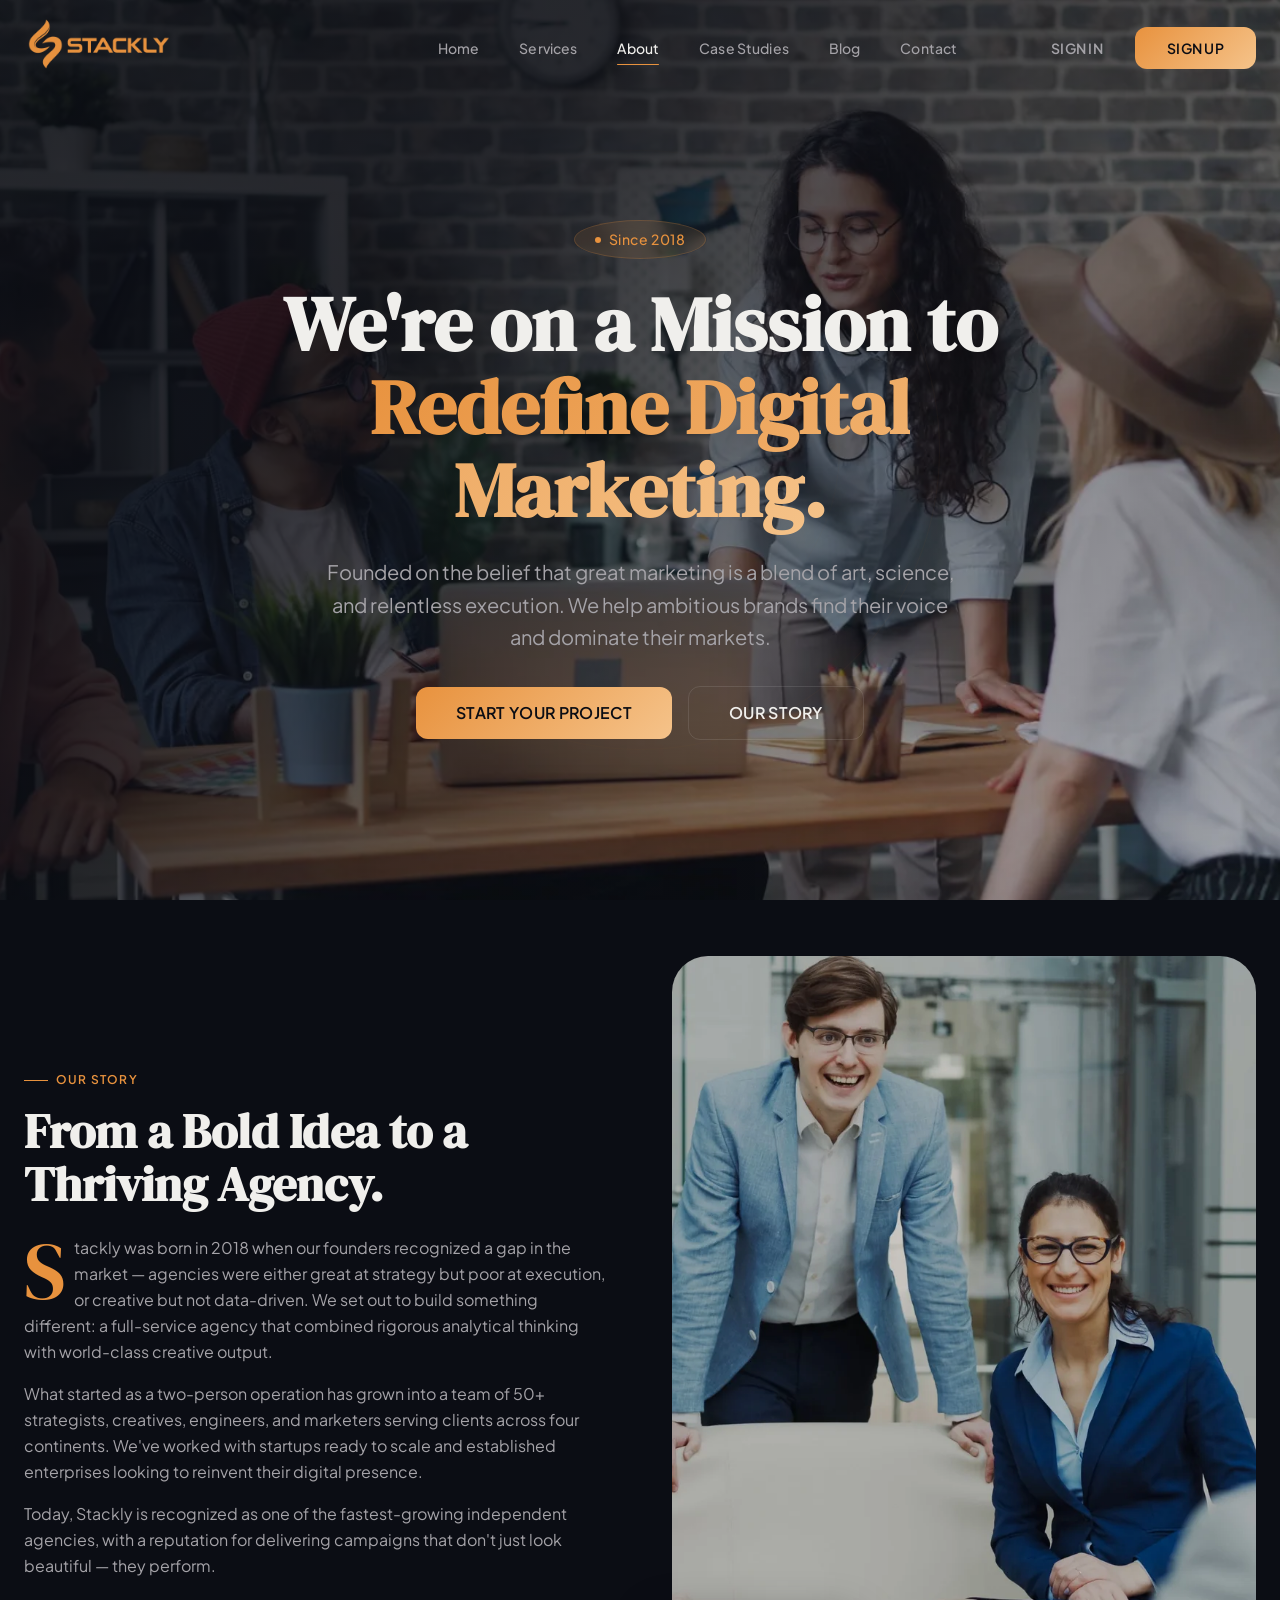
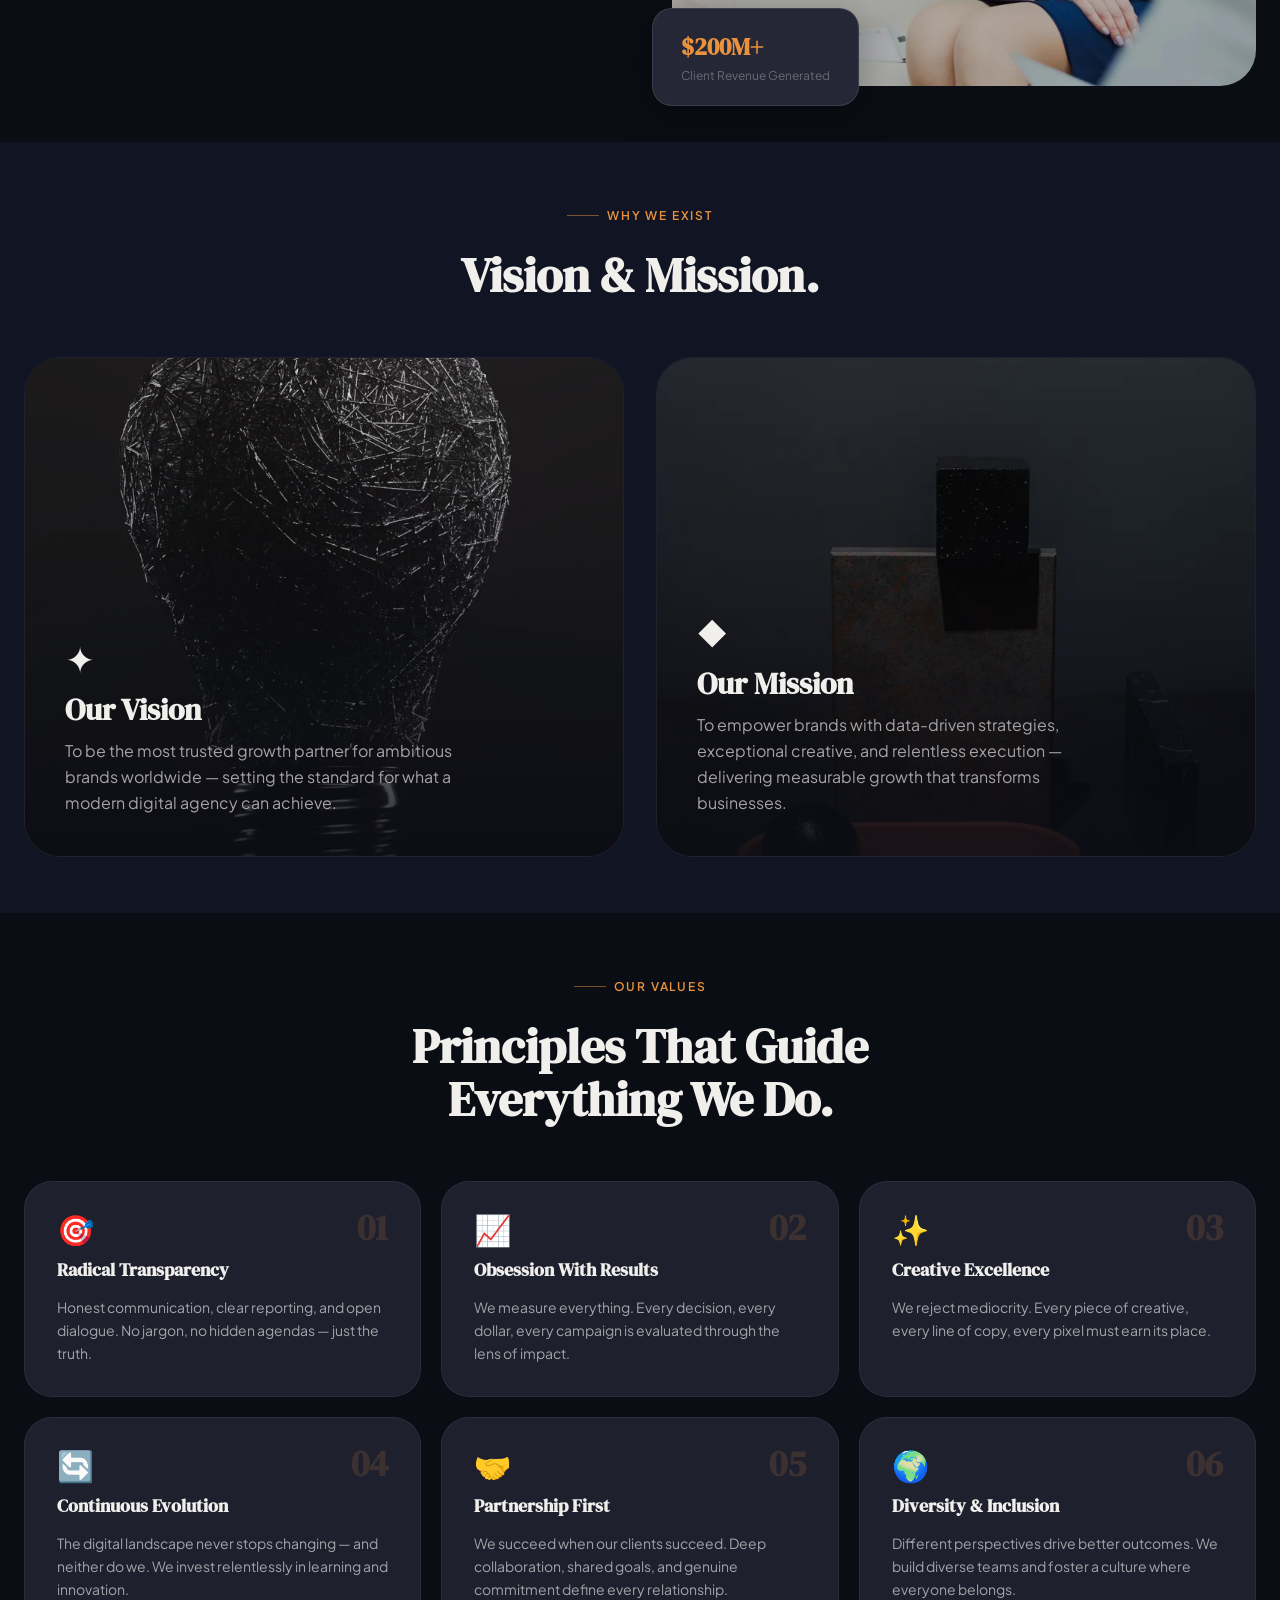
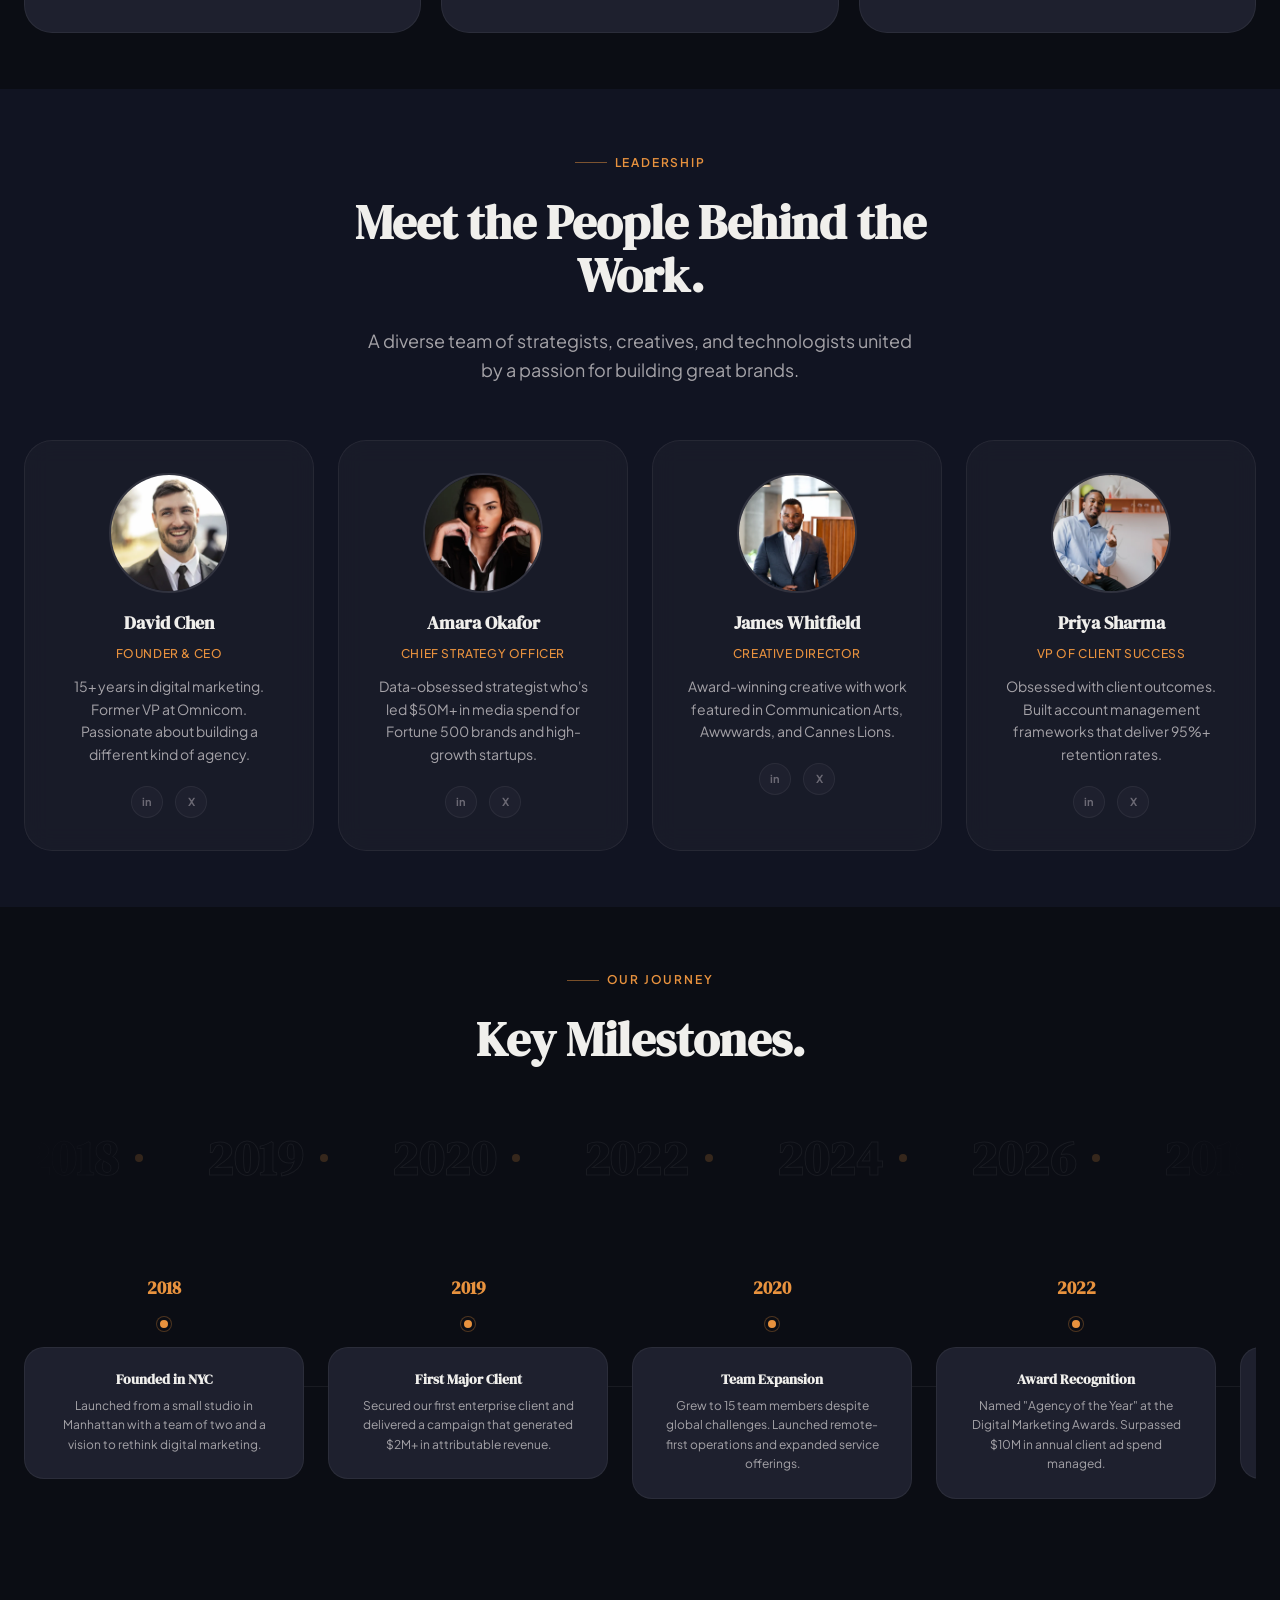
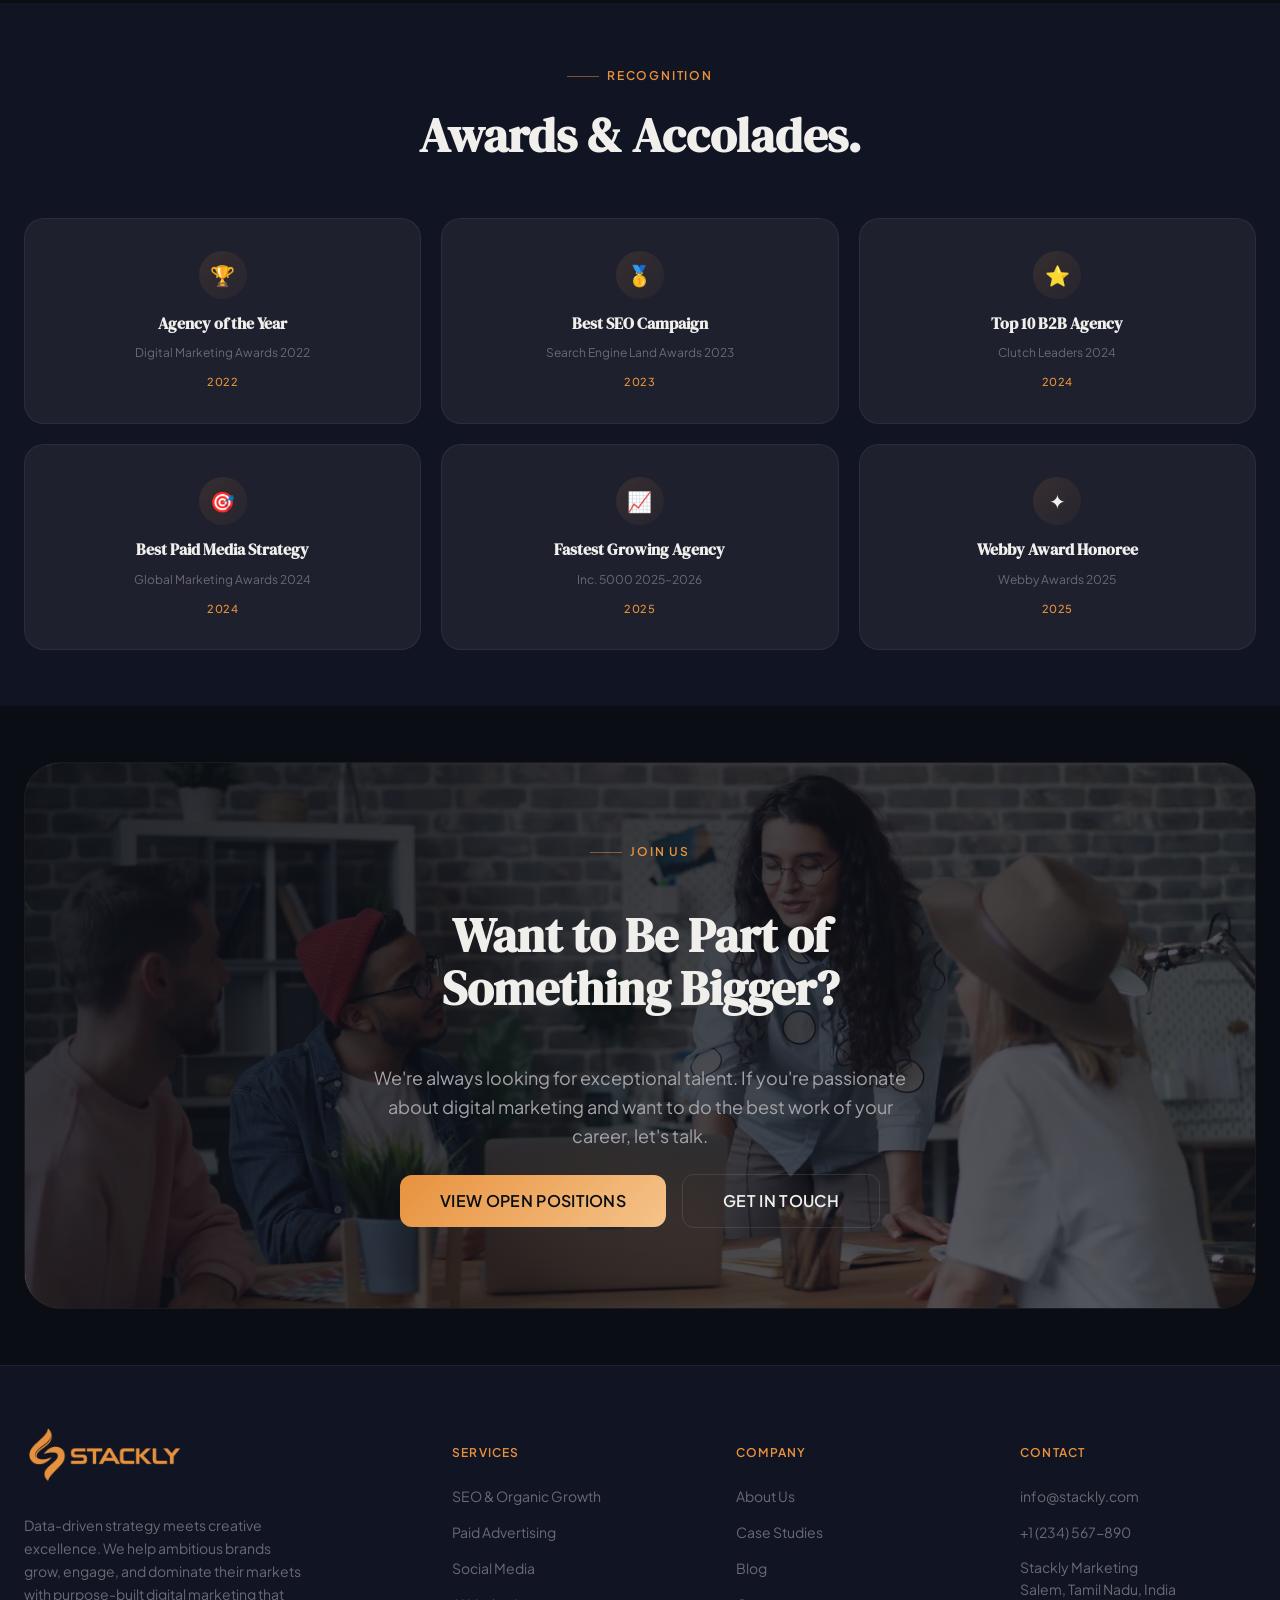
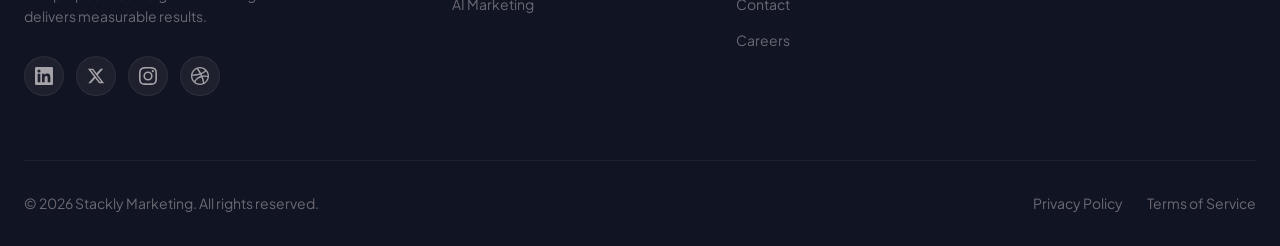
==== commit e86e4450: "Bug fixes" ====
--- a/about.html
+++ b/about.html
@@ -52,6 +52,9 @@
         <span class="header__offcanvas-close-line"></span>
         <span class="header__offcanvas-close-line"></span>
       </button>
+      <a href="index.html" class="header__offcanvas-logo">
+        <span class="header__offcanvas-logo-img" role="img" aria-label="Stackly Marketing"></span>
+      </a>
       <nav class="header__offcanvas-nav">
         <ul class="header__offcanvas-list">
           <li><a href="index.html" class="header__offcanvas-link">Home</a></li>
@@ -442,10 +445,10 @@
           <a href="index.html" class="footer__logo"><span class="footer__logo-img" role="img" aria-label="Stackly Marketing"></span></a>
           <p class="footer__tagline">Data-driven strategy meets creative excellence. We help ambitious brands grow, engage, and dominate their markets with purpose-built digital marketing that delivers measurable results.</p>
           <div class="footer__social">
-            <a href="404.html" class="footer__social-link" aria-label="LinkedIn">in</a>
-            <a href="404.html" class="footer__social-link" aria-label="Twitter">X</a>
-            <a href="404.html" class="footer__social-link" aria-label="Instagram">IG</a>
-            <a href="404.html" class="footer__social-link" aria-label="Dribbble">Dr</a>
+            <a href="404.html" class="footer__social-link" aria-label="LinkedIn"><svg viewBox="0 0 24 24"><path d="M20.447 20.452h-3.554v-5.569c0-1.328-.027-3.037-1.852-3.037-1.853 0-2.136 1.445-2.136 2.939v5.667H9.351V9h3.414v1.561h.046c.477-.9 1.637-1.85 3.37-1.85 3.601 0 4.267 2.37 4.267 5.455v6.286zM5.337 7.433a2.062 2.062 0 01-2.063-2.065 2.064 2.064 0 112.063 2.065zm1.782 13.019H3.555V9h3.564v11.452zM22.225 0H1.771C.792 0 0 .774 0 1.729v20.542C0 23.227.792 24 1.771 24h20.451C23.2 24 24 23.227 24 22.271V1.729C24 .774 23.2 0 22.222 0h.003z"/></svg></a>
+            <a href="404.html" class="footer__social-link" aria-label="Twitter"><svg viewBox="0 0 24 24"><path d="M18.244 2.25h3.308l-7.227 8.26 8.502 11.24H16.17l-5.214-6.817L4.99 21.75H1.68l7.73-8.835L1.254 2.25H8.08l4.713 6.231zm-1.161 17.52h1.833L7.084 4.126H5.117z"/></svg></a>
+            <a href="404.html" class="footer__social-link" aria-label="Instagram"><svg viewBox="0 0 24 24"><path d="M12 2.163c3.204 0 3.584.012 4.85.07 3.252.148 4.771 1.691 4.919 4.919.058 1.265.069 1.645.069 4.849 0 3.205-.012 3.584-.069 4.849-.149 3.225-1.664 4.771-4.919 4.919-1.266.058-1.644.07-4.85.07-3.204 0-3.584-.012-4.849-.07-3.26-.149-4.771-1.699-4.919-4.92-.058-1.265-.07-1.644-.07-4.849 0-3.204.013-3.583.07-4.849.149-3.227 1.664-4.771 4.919-4.919 1.266-.057 1.645-.069 4.849-.069zM12 0C8.741 0 8.333.014 7.053.072 2.695.272.273 2.69.073 7.052.014 8.333 0 8.741 0 12c0 3.259.014 3.668.072 4.948.2 4.358 2.618 6.78 6.98 6.98C8.333 23.986 8.741 24 12 24c3.259 0 3.668-.014 4.948-.072 4.354-.2 6.782-2.618 6.979-6.98.059-1.28.073-1.689.073-4.948 0-3.259-.014-3.667-.072-4.947-.196-4.354-2.617-6.78-6.979-6.98C15.668.014 15.259 0 12 0zm0 5.838a6.162 6.162 0 100 12.324 6.162 6.162 0 000-12.324zM12 16a4 4 0 110-8 4 4 0 010 8zm6.406-11.845a1.44 1.44 0 100 2.881 1.44 1.44 0 000-2.881z"/></svg></a>
+            <a href="404.html" class="footer__social-link" aria-label="Dribbble"><svg viewBox="0 0 24 24"><path d="M12 24C5.385 24 0 18.615 0 12S5.385 0 12 0s12 5.385 12 12-5.385 12-12 12zm10.12-10.358c-.35-.11-3.17-.953-6.384-.438 1.34 3.684 1.887 6.684 1.992 7.308 2.3-1.555 3.936-4.02 4.395-6.87zm-6.115 7.808c-.153-.9-.75-4.032-2.19-7.77l-.066.02c-5.79 2.015-7.86 6.025-8.04 6.4 1.73 1.358 3.92 2.166 6.29 2.166 1.42 0 2.77-.29 4-.816zm-11.62-2.58c.232-.4 3.045-5.055 8.332-6.765.135-.045.27-.084.405-.12-.26-.585-.54-1.167-.832-1.74C7.17 11.775 2.206 11.71 1.756 11.7l-.004.312c0 2.633.998 5.037 2.634 6.855zm-2.42-8.955c.46.008 4.683.026 9.477-1.248-1.698-3.018-3.53-5.558-3.8-5.928-2.868 1.35-5.01 3.99-5.676 7.17zM9.6 2.052c.282.38 2.145 2.914 3.822 6 3.645-1.365 5.19-3.44 5.373-3.702-1.81-1.61-4.19-2.586-6.795-2.586-.825 0-1.63.1-2.4.29zm10.335 3.483c-.218.29-1.91 2.493-5.724 4.04.24.49.47.985.68 1.486.08.18.15.36.22.53 3.41-.43 6.8.26 7.14.33-.02-2.42-.88-4.64-2.31-6.38z"/></svg></a>
           </div>
         </div>
         <div class="footer__col">
--- a/assets/css/header.css
+++ b/assets/css/header.css
@@ -323,6 +323,27 @@
   text-align: center;
 }
 
+.header__offcanvas-logo {
+  display: flex;
+  justify-content: center;
+  margin-bottom: var(--space-8);
+}
+
+.header__offcanvas-logo-img {
+  display: block;
+  width: 340px;
+  height: 102px;
+  background-color: var(--color-accent);
+  mask-image: url(../images/logo-stackly.webp);
+  mask-size: contain;
+  mask-repeat: no-repeat;
+  mask-position: center;
+  -webkit-mask-image: url(../images/logo-stackly.webp);
+  -webkit-mask-size: contain;
+  -webkit-mask-repeat: no-repeat;
+  -webkit-mask-position: center;
+}
+
 /* --------------------------------------------
    Desktop (hide hamburger, show nav)
    -------------------------------------------- */
@@ -395,6 +416,7 @@
   .header__offcanvas-link {
     text-align: center;
   }
+
 }
 
 @media (max-width: 480px) {
@@ -418,6 +440,7 @@
   .header__offcanvas-link {
     font-size: var(--text-2xl);
   }
+
 }
 
 @media (max-width: 360px) {
--- a/assets/css/footer.css
+++ b/assets/css/footer.css
@@ -94,6 +94,12 @@
   transition: all var(--transition-base);
 }
 
+.footer__social-link svg {
+  width: 18px;
+  height: 18px;
+  fill: currentColor;
+}
+
 .footer__social-link:hover {
   color: var(--color-accent);
   border-color: var(--color-accent);
@@ -239,8 +245,10 @@
   }
 
   .footer__logo-img {
-    width: 240px;
-    height: 76px;
+    width: 300px;
+    height: 92px;
+    mask-position: center center;
+    -webkit-mask-position: center center;
   }
 
   .footer__col-address {
@@ -288,9 +296,11 @@
   }
 
   .footer__logo-img {
-    width: 180px;
-    height: 56px;
+    width: 200px;
+    height: 62px;
     margin-top: -16px;
+    mask-position: center center;
+    -webkit-mask-position: center center;
   }
 
   .footer__tagline {
